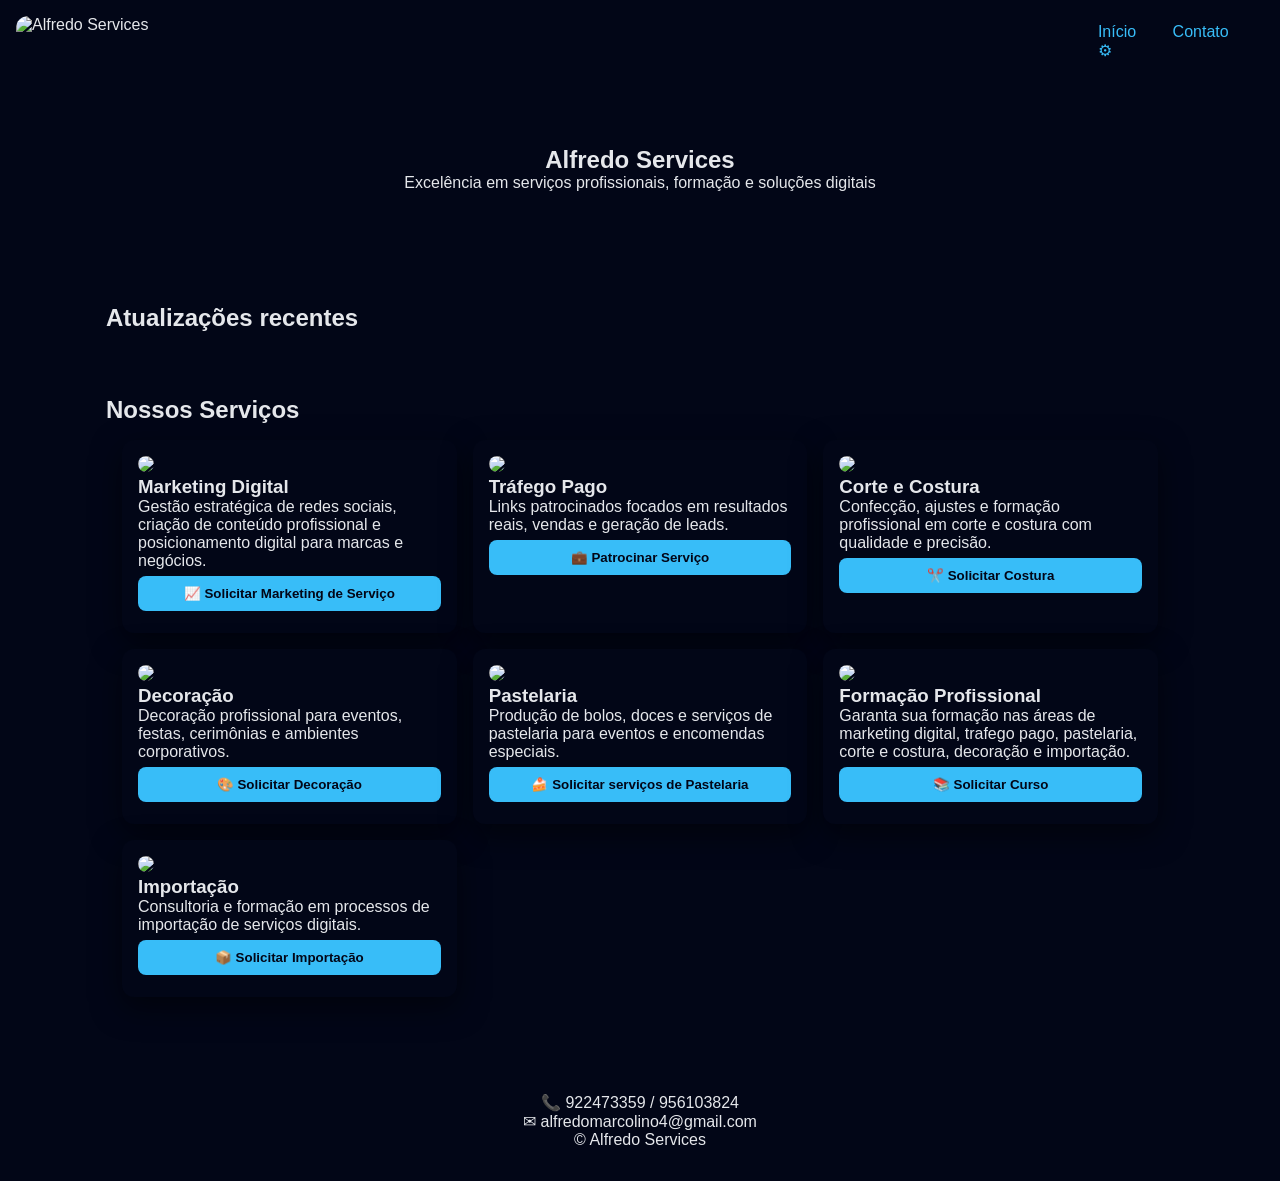
==== index.html @ 30eff363 "Add files via upload" ====
<!DOCTYPE html>
<html lang="pt">
<head>
<meta charset="UTF-8">
<meta name="viewport" content="width=device-width, initial-scale=1">

<title>Alfredo Services | Serviços Profissionais & Formação</title>

<meta name="description" content="Alfredo Services oferece Marketing Digital, Tráfego Pago, criação de cartão visa virtual, Corte e Costura, Garson, Decoração, Pastelaria, Formação Profissional e Importação.">
<meta property="og:title" content="Alfredo Services">
<meta property="og:description" content="Soluções profissionais em serviços, formação e marketing digital.">
<meta property="og:image" content="lg.jpg">
<meta property="og:type" content="website">

<link rel="icon" href="lg.jpg">
<link rel="stylesheet" href="style.css">
</head>

<body>

<header>
  <img src="lg.jpg" class="logo" alt="Alfredo Services">
  <nav>
    <a href="index.html">Início</a>
    <a href="contato.html">Contato</a>
    <a href="admin.html">⚙</a>
  </nav>
</header>

<section class="hero">
  <h1>Alfredo Services</h1>
  <p>Excelência em serviços profissionais, formação e soluções digitais</p>
</section>


<section class="container">
  <h2>Atualizações recentes</h2>
  <div id="posts"></div>
</section>

<section class="container">
  <h2>Nossos Serviços</h2>

  <div class="grid">

    <div class="card">
      <img src="https://images.pexels.com/photos/6476589/pexels-photo-6476589.jpeg">
      <h3>Marketing Digital</h3>
      <p>Gestão estratégica de redes sociais, criação de conteúdo profissional e posicionamento digital para marcas e negócios.</p>
      <!-- Botão Solicitar Marketing de Serviço -->
<button id="solicitarMarketingBtn">📈 Solicitar Marketing de Serviço</button>

<script>
// Seleciona o botão
const btnMarketing = document.getElementById("solicitarMarketingBtn");

// Ação ao clicar
btnMarketing.addEventListener("click", () => {
  const hoje = new Date();
  const data = hoje.toLocaleDateString() + " " + hoje.toLocaleTimeString();

  // Mensagem formatada
  const mensagem = `📈 *Solicitação de Marketing de Serviço - Alfredo Services*\n\n` +
                   `📌 Gostaria de contratar serviços de marketing digital e promoção de serviços.\n` +
                   `💡 Agradeço o seu contato e disponibilidade.\n\n` +
                   `📅 Data/Hora: ${data}`;

  // Abre WhatsApp
  const url = `https://wa.me/244930349132?text=${encodeURIComponent(mensagem)}`;
  window.open(url, "_blank");
});
</script>
    </div>

    <div class="card">
      <img src="https://images.pexels.com/photos/6963944/pexels-photo-6963944.jpeg">
      <h3>Tráfego Pago</h3>
      <p>Links patrocinados focados em resultados reais, vendas e geração de leads.</p>
      <!-- Botão Patrocinar Serviço -->
<button id="patrocinarBtn">💼 Patrocinar Serviço</button>

<script>
// Seleciona o botão
const btnPatrocinar = document.getElementById("patrocinarBtn");

// Ação ao clicar
btnPatrocinar.addEventListener("click", () => {
  const hoje = new Date();
  const data = hoje.toLocaleDateString() + " " + hoje.toLocaleTimeString();

  // Mensagem formatada
  const mensagem = `💼 *Patrocínio de Serviço - Alfredo Services*\n\n` +
                   `📌 Gostaria de promover meu serviço.\n` +
                   `💡 Podes me dar mais detalhes?\n\n` +
                   `📅 Data/Hora: ${data}`;

  // Abre WhatsApp
  const url = `https://wa.me/244930349132?text=${encodeURIComponent(mensagem)}`;
  window.open(url, "_blank");
});
</script>
    </div>

    <div class="card">
      <img src="https://images.pexels.com/photos/4620769/pexels-photo-4620769.jpeg">
      <h3>Corte e Costura</h3>
      <p>Confecção, ajustes e formação profissional em corte e costura com qualidade e precisão.</p>
      <!-- Botão Solicitar Costura -->
<button id="solicitarCosturaBtn">✂️ Solicitar Costura</button>

<script>
// Seleciona o botão
const btnCostura = document.getElementById("solicitarCosturaBtn");

// Ação ao clicar
btnCostura.addEventListener("click", () => {
  const hoje = new Date();
  const data = hoje.toLocaleDateString() + " " + hoje.toLocaleTimeString();

  // Mensagem formatada
  const mensagem = `✂️ *Solicitação de Serviço de Costura - Alfredo Services*\n\n` +
                   `📌 Gostaria de contratar serviços de corte e costura.\n` +
                   `💡 Agradeço o seu contato e disponibilidade.\n\n` +
                   `📅 Data/Hora: ${data}`;

  // Abre WhatsApp
  const url = `https://wa.me/244930349132?text=${encodeURIComponent(mensagem)}`;
  window.open(url, "_blank");
});
</script>
    </div>

    <div class="card">
      <img src="https://images.pexels.com/photos/587741/pexels-photo-587741.jpeg">
      <h3>Decoração</h3>
      <p>Decoração profissional para eventos, festas, cerimônias e ambientes corporativos.</p>
      <!-- Botão Solicitar Decoração -->
<button id="solicitarDecoracaoBtn">🎨 Solicitar Decoração</button>

<script>
// Seleciona o botão
const btnDecoracao = document.getElementById("solicitarDecoracaoBtn");

// Ação ao clicar
btnDecoracao.addEventListener("click", () => {
  const hoje = new Date();
  const data = hoje.toLocaleDateString() + " " + hoje.toLocaleTimeString();

  // Mensagem formatada
  const mensagem = `🎨 *Solicitação de Serviço de Decoração - Alfredo Services*\n\n` +
                   `📌 Gostaria de contratar serviços de decoração para evento ou ambiente.\n` +
                   `💡 Agradeço o seu contato e disponibilidade.\n\n` +
                   `📅 Data/Hora: ${data}`;

  // Abre WhatsApp
  const url = `https://wa.me/244930349132?text=${encodeURIComponent(mensagem)}`;
  window.open(url, "_blank");
});
</script>
    </div>

    <div class="card">
      <img src="https://images.pexels.com/photos/4109997/pexels-photo-4109997.jpeg">
      <h3>Pastelaria</h3>
      <p>Produção de bolos, doces e serviços de pastelaria para eventos e encomendas especiais.</p>
      <!-- Botão Solicitar Pastelaria -->
<button id="solicitarPastelariaBtn">🍰 Solicitar serviços de Pastelaria</button>

<script>
// Seleciona o botão
const btnPastelaria = document.getElementById("solicitarPastelariaBtn");

// Ação ao clicar
btnPastelaria.addEventListener("click", () => {
  const hoje = new Date();
  const data = hoje.toLocaleDateString() + " " + hoje.toLocaleTimeString();

  // Mensagem formatada
  const mensagem = `🍰 *Solicitação de Serviço de Pastelaria - Alfredo Services*\n\n` +
                   `📌 Gostaria de contratar serviços de pastelaria para eventos ou encomendas.\n` +
                   `💡 Agradeço o seu contato e disponibilidade.\n\n` +
                   `📅 Data/Hora: ${data}`;

  // Abre WhatsApp
  const url = `https://wa.me/244930349132?text=${encodeURIComponent(mensagem)}`;
  window.open(url, "_blank");
});
</script>
    </div>

    <div class="card">
      <img src="https://images.pexels.com/photos/3184638/pexels-photo-3184638.jpeg">
      <h3>Formação Profissional</h3>
      <p>Garanta sua formação nas áreas de marketing digital, trafego pago, pastelaria, corte e costura, decoração e importação.</p>
      <!-- Botão para abrir sessão oculta -->
<button id="solicitarCursoBtn">📚 Solicitar Curso</button>

<!-- Sessão oculta -->
<section id="cursoFormSection" style="display:none; margin-top:2rem;">
  <div class="card">
    <h2>Solicitar Curso</h2>
    <form id="cursoForm">
      <label>👤 Nome (obrigatório)</label>
      <input type="text" id="nomeCurso" placeholder="Seu nome" required>

      <label>📞 Número (obrigatório)</label>
      <input type="text" id="numeroCurso" placeholder="+244 9XX XXX XXX" required>

      <label>✉ Email (opcional)</label>
      <input type="email" id="emailCurso" placeholder="seuemail@exemplo.com">

      <label>🎓 Curso (obrigatório)</label>
      <select id="cursoSelecionado" required>
        <option value="">--Selecione o curso--</option>
        <option value="Marketing Digital">Marketing Digital</option>
        <option value="Tráfego Pago">Tráfego Pago</option>
        <option value="Corte e Costura">Corte e Costura</option>
        <option value="Garson">Garson (Garçom)</option>
        <option value="Decoração">Decoração</option>
        <option value="Pastelaria">Pastelaria</option>
        <option value="Formação Profissional">Formação Profissional</option>
        <option value="Importação">Importação</option>
      </select>

      <button type="submit">Enviar via WhatsApp</button>
    </form>
  </div>
</section>

<script>
const btnCurso = document.getElementById("solicitarCursoBtn");
const secCurso = document.getElementById("cursoFormSection");

// Mostrar/ocultar sessão
btnCurso.addEventListener("click", () => {
  secCurso.style.display = secCurso.style.display === "none" ? "block" : "none";
  secCurso.scrollIntoView({behavior:"smooth"});
});

// Envio do formulário para WhatsApp
document.getElementById("cursoForm").addEventListener("submit", function(e){
  e.preventDefault();

  const nome = document.getElementById("nomeCurso").value.trim();
  const numero = document.getElementById("numeroCurso").value.trim();
  const email = document.getElementById("emailCurso").value.trim();
  const curso = document.getElementById("cursoSelecionado").value;

  if(!nome || !numero || !curso){
    alert("Por favor preencha os campos obrigatórios!");
    return;
  }

  const hoje = new Date();
  const data = hoje.toLocaleDateString() + " " + hoje.toLocaleTimeString();

  let mensagem = `🌟 *Solicitação de Curso - Alfredo Services*\n\n`;
  mensagem += `👤 Nome: ${nome}\n`;
  mensagem += `📞 Número: ${numero}\n`;
  if(email) mensagem += `✉ Email: ${email}\n`;
  mensagem += `🎓 Curso Solicitado: ${curso}\n\n`;
  mensagem += `💡 Preciso mais detalhes do curso.\n\n`;
  mensagem += `📅 Data/Hora: ${data}`;

  const url = `https://wa.me/244930349132?text=${encodeURIComponent(mensagem)}`;
  window.open(url, "_blank");
});
</script>
    </div>

    <div class="card">
      <img src="https://images.pexels.com/photos/4483610/pexels-photo-4483610.jpeg">
      <h3>Importação</h3>
      <p>Consultoria e formação em processos de importação de serviços digitais.</p>
      <!-- Botão Solicitar Importação -->
<button id="solicitarImportacaoBtn">📦 Solicitar Importação</button>

<script>
// Seleciona o botão
const btnImportacao = document.getElementById("solicitarImportacaoBtn");

// Ação ao clicar
btnImportacao.addEventListener("click", () => {
  const hoje = new Date();
  const data = hoje.toLocaleDateString() + " " + hoje.toLocaleTimeString();

  // Mensagem formatada
  const mensagem = `📦 *Solicitação de Serviço de Importação - Alfredo Services*\n\n` +
                   `📌 Gostaria de contratar serviços de importação de mercadorias.\n` +
                   `💡 Agradeço o seu contato e disponibilidade.\n\n` +
                   `📅 Data/Hora: ${data}`;

  // Abre WhatsApp
  const url = `https://wa.me/244930349132?text=${encodeURIComponent(mensagem)}`;
  window.open(url, "_blank");
});
</script>
    </div>

  </div>
</section>

<footer>
  <p>📞 922473359 / 956103824</p>
  <p>✉ alfredomarcolino4@gmail.com</p>
  <p>© Alfredo Services</p>
</footer>

<script type="module">
import "./supabase.js";

const posts = document.getElementById("posts");
const { data } = await supabase
  .from("posts")
  .select("*")
  .order("created_at",{ascending:false});

data.forEach(p=>{
posts.innerHTML += `
<div class="card">
<h3>${p.titulo}</h3>
<p>${p.texto}</p>
${p.media.includes("mp4") || p.media.includes("webm")
? `<video controls src="${p.media}"></video>`
: `<img src="${p.media}">`}
</div>`;
});
</script>

</body>
</html>
---- style.css ----
*{margin:0;padding:0;box-sizing:border-box}
body{font-family:Arial;background:#020617;color:#e5e7eb}
header{display:flex;align-items:center;justify-content:space-between;padding:1rem}
.logo{height:50px}
nav a{color:#38bdf8;margin:0 1rem;text-decoration:none}
.hero{text-align:center;padding:4rem 1rem}
.grid{display:grid;grid-template-columns:repeat(auto-fit,minmax(250px,1fr));gap:1rem;padding:1rem}
.card{background:#020617;padding:1rem;border-radius:12px;box-shadow:0 10px 30px rgba(0,0,0,.5)}
img,video{width:100%;border-radius:12px}
.container{max-width:1100px;margin:2rem auto;padding:1rem}
input,textarea,button{width:100%;margin:.4rem 0;padding:.6rem;border-radius:8px;border:none}
button{background:#38bdf8;color:#020617;font-weight:bold;cursor:pointer}
footer{text-align:center;padding:2rem}
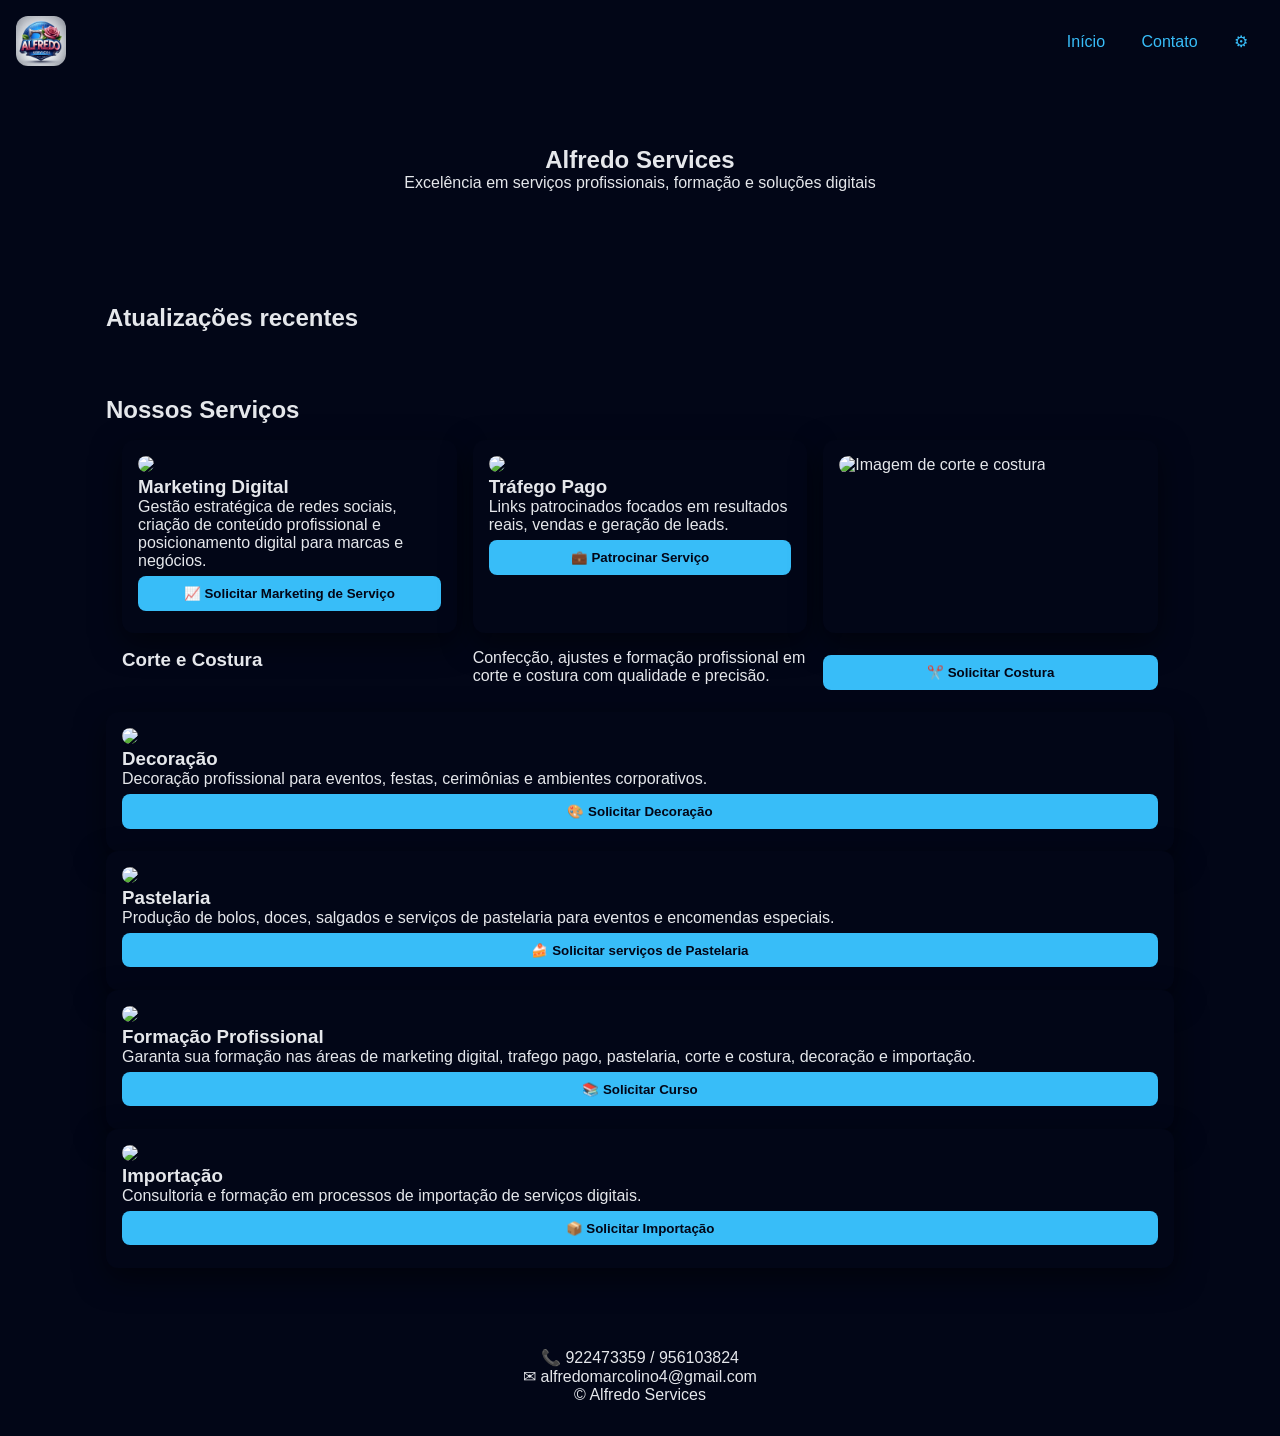
==== commit 7429fb70: "Add files via upload" ====
--- a/index.html
+++ b/index.html
@@ -32,11 +32,124 @@
   <p>Excelência em serviços profissionais, formação e soluções digitais</p>
 </section>
 
-
 <section class="container">
   <h2>Atualizações recentes</h2>
   <div id="posts"></div>
 </section>
+
+<style>
+  .post-card {
+    background-color: #fff;
+    border-radius: 10px;
+    box-shadow: 0 2px 6px rgba(0,0,0,0.1);
+    padding: 15px;
+    margin-bottom: 20px;
+    word-wrap: break-word;
+  }
+
+  .post-card img,
+  .post-card video {
+    max-width: 100%;
+    height: auto;
+    border-radius: 5px;
+    display: block;
+    margin-top: 10px;
+  }
+
+  .post-title {
+    font-size: 1.2em;
+    font-weight: bold;
+    margin: 10px 0 5px 0;
+  }
+
+  .post-text {
+    margin-bottom: 10px;
+  }
+
+  .post-date {
+    font-size: 0.85em;
+    color: #777;
+    margin-top: 5px;
+  }
+
+  .whatsapp-button {
+    margin-top: 10px;
+    padding: 8px 12px;
+    background-color: #25D366;
+    color: white;
+    border: none;
+    border-radius: 5px;
+    cursor: pointer;
+    text-decoration: none;
+    display: inline-block;
+  }
+
+  .whatsapp-button:hover {
+    background-color: #1ebe57;
+  }
+</style>
+
+<script type="module">
+import { supabase } from "./supabase.js";
+
+function formatDate(dateString) {
+  const date = new Date(dateString);
+  const day = String(date.getDate()).padStart(2,"0");
+  const month = String(date.getMonth()+1).padStart(2,"0");
+  const year = date.getFullYear();
+  const hours = String(date.getHours()).padStart(2,"0");
+  const minutes = String(date.getMinutes()).padStart(2,"0");
+  return `${day}/${month}/${year} ${hours}:${minutes}`;
+}
+
+async function loadMainPosts() {
+  const postsContainer = document.getElementById("posts");
+  postsContainer.innerHTML = "Carregando atualizações...";
+
+  const { data, error } = await supabase
+    .from("posts")
+    .select("*")
+    .order("id", { ascending: false });
+
+  if (error) {
+    postsContainer.innerHTML = "Erro ao carregar posts: " + error.message;
+    return;
+  }
+
+  if (!data || data.length === 0) {
+    postsContainer.innerHTML = "<p>Nenhuma atualização recente.</p>";
+    return;
+  }
+
+  postsContainer.innerHTML = "";
+  data.forEach(p => {
+    let mediaHTML = "";
+    let whatsappButton = "";
+
+    if (p.media) {
+      if (p.media.match(/\.(mp4|webm|ogg)$/i)) {
+        mediaHTML = `<video src="${p.media}" controls style="width:100%;"></video>`;
+        whatsappButton = `<a class="whatsapp-button" href="https://wa.me/244930349132?text=${encodeURIComponent('Olá! Quero saber mais sobre ' + p.titulo)}" target="_blank">Saber mais sobre isso</a>`;
+      } else {
+        mediaHTML = `<img src="${p.media}">`;
+      }
+    }
+
+    postsContainer.innerHTML += `
+      <div class="post-card">
+        ${mediaHTML}
+        <div class="post-title">${p.titulo}</div>
+        <div class="post-text">${p.texto}</div>
+        ${whatsappButton}
+        <div class="post-date">Publicado em ${formatDate(p.created_at)}</div>
+      </div>
+    `;
+  });
+}
+
+// Carregar posts ao abrir a página
+loadMainPosts();
+</script>
 
 <section class="container">
   <h2>Nossos Serviços</h2>
@@ -101,8 +214,9 @@
 </script>
     </div>
 
-    <div class="card">
-      <img src="https://images.pexels.com/photos/4620769/pexels-photo-4620769.jpeg">
+<div class="card">
+  <img src="imagem.jpeg" alt="Imagem de corte e costura">
+</div>
       <h3>Corte e Costura</h3>
       <p>Confecção, ajustes e formação profissional em corte e costura com qualidade e precisão.</p>
       <!-- Botão Solicitar Costura -->
@@ -162,7 +276,7 @@
     <div class="card">
       <img src="https://images.pexels.com/photos/4109997/pexels-photo-4109997.jpeg">
       <h3>Pastelaria</h3>
-      <p>Produção de bolos, doces e serviços de pastelaria para eventos e encomendas especiais.</p>
+      <p>Produção de bolos, doces, salgados e serviços de pastelaria para eventos e encomendas especiais.</p>
       <!-- Botão Solicitar Pastelaria -->
 <button id="solicitarPastelariaBtn">🍰 Solicitar serviços de Pastelaria</button>
 
--- a/style.css
+++ b/style.css
@@ -1,13 +1,83 @@
-*{margin:0;padding:0;box-sizing:border-box}
-body{font-family:Arial;background:#020617;color:#e5e7eb}
-header{display:flex;align-items:center;justify-content:space-between;padding:1rem}
-.logo{height:50px}
-nav a{color:#38bdf8;margin:0 1rem;text-decoration:none}
-.hero{text-align:center;padding:4rem 1rem}
-.grid{display:grid;grid-template-columns:repeat(auto-fit,minmax(250px,1fr));gap:1rem;padding:1rem}
-.card{background:#020617;padding:1rem;border-radius:12px;box-shadow:0 10px 30px rgba(0,0,0,.5)}
-img,video{width:100%;border-radius:12px}
-.container{max-width:1100px;margin:2rem auto;padding:1rem}
-input,textarea,button{width:100%;margin:.4rem 0;padding:.6rem;border-radius:8px;border:none}
-button{background:#38bdf8;color:#020617;font-weight:bold;cursor:pointer}
-footer{text-align:center;padding:2rem}+* {
+  margin: 0;
+  padding: 0;
+  box-sizing: border-box;
+}
+
+body {
+  font-family: Arial, sans-serif;
+  background: #020617;
+  color: #e5e7eb;
+}
+
+header {
+  display: flex;
+  align-items: center;
+  justify-content: space-between;
+  padding: 1rem;
+}
+
+.logo {
+  width: 50px;
+  height: 50px; /* quadrado */
+  object-fit: cover;
+}
+
+nav a {
+  color: #38bdf8;
+  margin: 0 1rem;
+  text-decoration: none;
+}
+
+.hero {
+  text-align: center;
+  padding: 4rem 1rem;
+}
+
+.grid {
+  display: grid;
+  grid-template-columns: repeat(auto-fit, minmax(250px, 1fr));
+  gap: 1rem;
+  padding: 1rem;
+}
+
+.card {
+  background: #020617;
+  padding: 1rem;
+  border-radius: 12px;
+  box-shadow: 0 10px 30px rgba(0, 0, 0, 0.5);
+}
+
+img,
+video {
+  width: 100%;
+  border-radius: 12px;
+}
+
+.container {
+  max-width: 1100px;
+  margin: 2rem auto;
+  padding: 1rem;
+}
+
+input,
+textarea,
+button {
+  width: 100%;
+  margin: 0.4rem 0;
+  padding: 0.6rem;
+  border-radius: 8px;
+  border: none;
+}
+
+button {
+  background: #38bdf8;
+  color: #020617;
+  font-weight: bold;
+  cursor: pointer;
+}
+
+footer {
+  text-align: center;
+  padding: 2rem;
+}
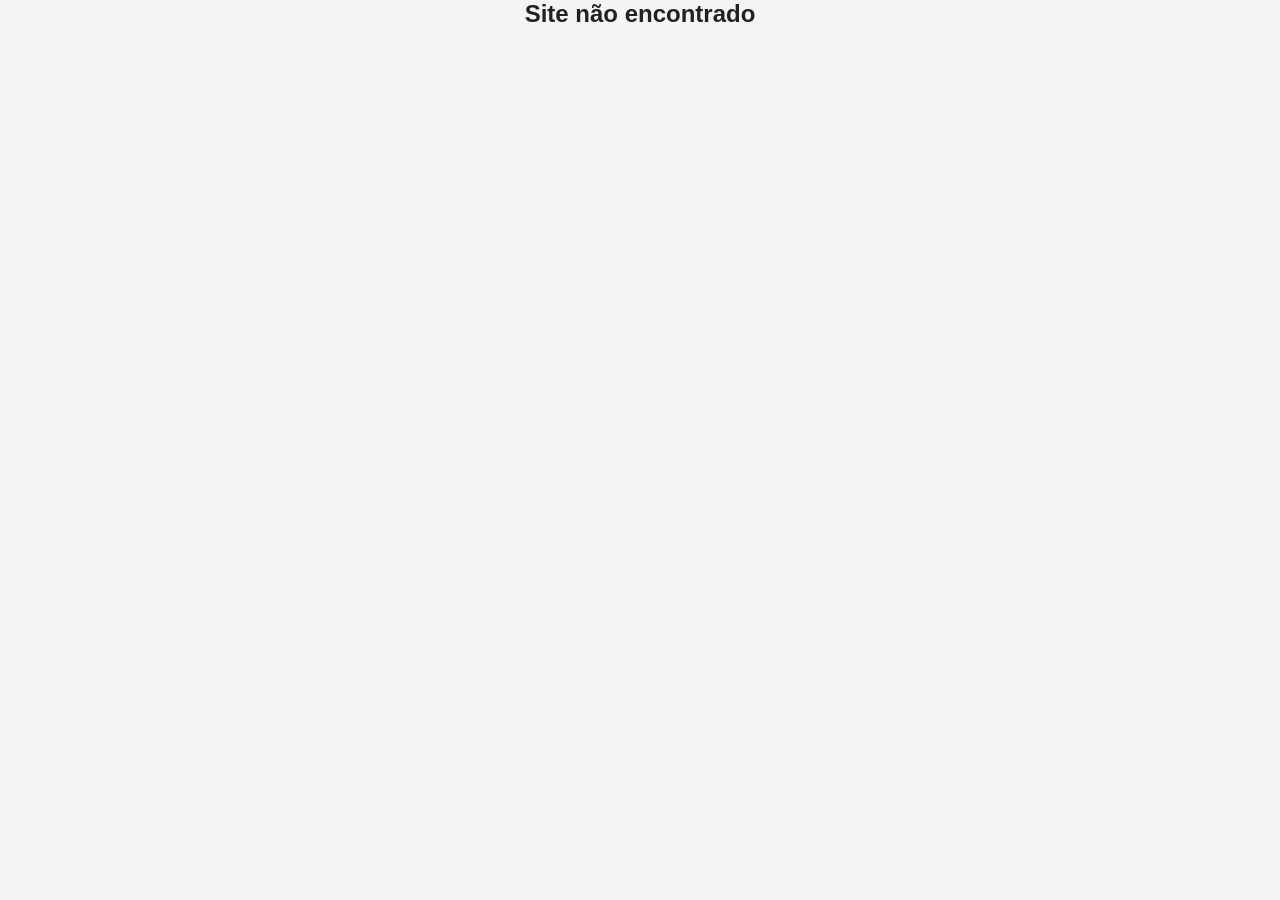
==== commit cd01cf94: "Add files via upload" ====
--- a/index.html
+++ b/index.html
@@ -1,445 +1,33 @@
 <!DOCTYPE html>
 <html lang="pt">
 <head>
-<meta charset="UTF-8">
-<meta name="viewport" content="width=device-width, initial-scale=1">
-
-<title>Alfredo Services | Serviços Profissionais & Formação</title>
-
-<meta name="description" content="Alfredo Services oferece Marketing Digital, Tráfego Pago, criação de cartão visa virtual, Corte e Costura, Garson, Decoração, Pastelaria, Formação Profissional e Importação.">
-<meta property="og:title" content="Alfredo Services">
-<meta property="og:description" content="Soluções profissionais em serviços, formação e marketing digital.">
-<meta property="og:image" content="lg.jpg">
-<meta property="og:type" content="website">
-
-<link rel="icon" href="lg.jpg">
-<link rel="stylesheet" href="style.css">
+  <meta charset="UTF-8">
+  <title id="titulo">Site</title>
+  <meta name="viewport" content="width=device-width, initial-scale=1.0">
+  <link rel="stylesheet" href="style.css">
 </head>
-
 <body>
 
 <header>
-  <img src="lg.jpg" class="logo" alt="Alfredo Services">
-  <nav>
-    <a href="index.html">Início</a>
-    <a href="contato.html">Contato</a>
-    <a href="admin.html">⚙</a>
-  </nav>
+  <h1 id="nome">Nome do Negócio</h1>
+  <p id="slogan">Slogan aqui</p>
 </header>
 
-<section class="hero">
-  <h1>Alfredo Services</h1>
-  <p>Excelência em serviços profissionais, formação e soluções digitais</p>
+<section>
+  <h2>Serviços</h2>
+  <ul id="servicos"></ul>
 </section>
 
-<section class="container">
-  <h2>Atualizações recentes</h2>
-  <div id="posts"></div>
-</section>
-
-<style>
-  .post-card {
-    background-color: #fff;
-    border-radius: 10px;
-    box-shadow: 0 2px 6px rgba(0,0,0,0.1);
-    padding: 15px;
-    margin-bottom: 20px;
-    word-wrap: break-word;
-  }
-
-  .post-card img,
-  .post-card video {
-    max-width: 100%;
-    height: auto;
-    border-radius: 5px;
-    display: block;
-    margin-top: 10px;
-  }
-
-  .post-title {
-    font-size: 1.2em;
-    font-weight: bold;
-    margin: 10px 0 5px 0;
-  }
-
-  .post-text {
-    margin-bottom: 10px;
-  }
-
-  .post-date {
-    font-size: 0.85em;
-    color: #777;
-    margin-top: 5px;
-  }
-
-  .whatsapp-button {
-    margin-top: 10px;
-    padding: 8px 12px;
-    background-color: #25D366;
-    color: white;
-    border: none;
-    border-radius: 5px;
-    cursor: pointer;
-    text-decoration: none;
-    display: inline-block;
-  }
-
-  .whatsapp-button:hover {
-    background-color: #1ebe57;
-  }
-</style>
-
-<script type="module">
-import { supabase } from "./supabase.js";
-
-function formatDate(dateString) {
-  const date = new Date(dateString);
-  const day = String(date.getDate()).padStart(2,"0");
-  const month = String(date.getMonth()+1).padStart(2,"0");
-  const year = date.getFullYear();
-  const hours = String(date.getHours()).padStart(2,"0");
-  const minutes = String(date.getMinutes()).padStart(2,"0");
-  return `${day}/${month}/${year} ${hours}:${minutes}`;
-}
-
-async function loadMainPosts() {
-  const postsContainer = document.getElementById("posts");
-  postsContainer.innerHTML = "Carregando atualizações...";
-
-  const { data, error } = await supabase
-    .from("posts")
-    .select("*")
-    .order("id", { ascending: false });
-
-  if (error) {
-    postsContainer.innerHTML = "Erro ao carregar posts: " + error.message;
-    return;
-  }
-
-  if (!data || data.length === 0) {
-    postsContainer.innerHTML = "<p>Nenhuma atualização recente.</p>";
-    return;
-  }
-
-  postsContainer.innerHTML = "";
-  data.forEach(p => {
-    let mediaHTML = "";
-    let whatsappButton = "";
-
-    if (p.media) {
-      if (p.media.match(/\.(mp4|webm|ogg)$/i)) {
-        mediaHTML = `<video src="${p.media}" controls style="width:100%;"></video>`;
-        whatsappButton = `<a class="whatsapp-button" href="https://wa.me/244930349132?text=${encodeURIComponent('Olá! Quero saber mais sobre ' + p.titulo)}" target="_blank">Saber mais sobre isso</a>`;
-      } else {
-        mediaHTML = `<img src="${p.media}">`;
-      }
-    }
-
-    postsContainer.innerHTML += `
-      <div class="post-card">
-        ${mediaHTML}
-        <div class="post-title">${p.titulo}</div>
-        <div class="post-text">${p.texto}</div>
-        ${whatsappButton}
-        <div class="post-date">Publicado em ${formatDate(p.created_at)}</div>
-      </div>
-    `;
-  });
-}
-
-// Carregar posts ao abrir a página
-loadMainPosts();
-</script>
-
-<section class="container">
-  <h2>Nossos Serviços</h2>
-
-  <div class="grid">
-
-    <div class="card">
-      <img src="https://images.pexels.com/photos/6476589/pexels-photo-6476589.jpeg">
-      <h3>Marketing Digital</h3>
-      <p>Gestão estratégica de redes sociais, criação de conteúdo profissional e posicionamento digital para marcas e negócios.</p>
-      <!-- Botão Solicitar Marketing de Serviço -->
-<button id="solicitarMarketingBtn">📈 Solicitar Marketing de Serviço</button>
-
-<script>
-// Seleciona o botão
-const btnMarketing = document.getElementById("solicitarMarketingBtn");
-
-// Ação ao clicar
-btnMarketing.addEventListener("click", () => {
-  const hoje = new Date();
-  const data = hoje.toLocaleDateString() + " " + hoje.toLocaleTimeString();
-
-  // Mensagem formatada
-  const mensagem = `📈 *Solicitação de Marketing de Serviço - Alfredo Services*\n\n` +
-                   `📌 Gostaria de contratar serviços de marketing digital e promoção de serviços.\n` +
-                   `💡 Agradeço o seu contato e disponibilidade.\n\n` +
-                   `📅 Data/Hora: ${data}`;
-
-  // Abre WhatsApp
-  const url = `https://wa.me/244930349132?text=${encodeURIComponent(mensagem)}`;
-  window.open(url, "_blank");
-});
-</script>
-    </div>
-
-    <div class="card">
-      <img src="https://images.pexels.com/photos/6963944/pexels-photo-6963944.jpeg">
-      <h3>Tráfego Pago</h3>
-      <p>Links patrocinados focados em resultados reais, vendas e geração de leads.</p>
-      <!-- Botão Patrocinar Serviço -->
-<button id="patrocinarBtn">💼 Patrocinar Serviço</button>
-
-<script>
-// Seleciona o botão
-const btnPatrocinar = document.getElementById("patrocinarBtn");
-
-// Ação ao clicar
-btnPatrocinar.addEventListener("click", () => {
-  const hoje = new Date();
-  const data = hoje.toLocaleDateString() + " " + hoje.toLocaleTimeString();
-
-  // Mensagem formatada
-  const mensagem = `💼 *Patrocínio de Serviço - Alfredo Services*\n\n` +
-                   `📌 Gostaria de promover meu serviço.\n` +
-                   `💡 Podes me dar mais detalhes?\n\n` +
-                   `📅 Data/Hora: ${data}`;
-
-  // Abre WhatsApp
-  const url = `https://wa.me/244930349132?text=${encodeURIComponent(mensagem)}`;
-  window.open(url, "_blank");
-});
-</script>
-    </div>
-
-<div class="card">
-  <img src="imagem.jpeg" alt="Imagem de corte e costura">
-</div>
-      <h3>Corte e Costura</h3>
-      <p>Confecção, ajustes e formação profissional em corte e costura com qualidade e precisão.</p>
-      <!-- Botão Solicitar Costura -->
-<button id="solicitarCosturaBtn">✂️ Solicitar Costura</button>
-
-<script>
-// Seleciona o botão
-const btnCostura = document.getElementById("solicitarCosturaBtn");
-
-// Ação ao clicar
-btnCostura.addEventListener("click", () => {
-  const hoje = new Date();
-  const data = hoje.toLocaleDateString() + " " + hoje.toLocaleTimeString();
-
-  // Mensagem formatada
-  const mensagem = `✂️ *Solicitação de Serviço de Costura - Alfredo Services*\n\n` +
-                   `📌 Gostaria de contratar serviços de corte e costura.\n` +
-                   `💡 Agradeço o seu contato e disponibilidade.\n\n` +
-                   `📅 Data/Hora: ${data}`;
-
-  // Abre WhatsApp
-  const url = `https://wa.me/244930349132?text=${encodeURIComponent(mensagem)}`;
-  window.open(url, "_blank");
-});
-</script>
-    </div>
-
-    <div class="card">
-      <img src="https://images.pexels.com/photos/587741/pexels-photo-587741.jpeg">
-      <h3>Decoração</h3>
-      <p>Decoração profissional para eventos, festas, cerimônias e ambientes corporativos.</p>
-      <!-- Botão Solicitar Decoração -->
-<button id="solicitarDecoracaoBtn">🎨 Solicitar Decoração</button>
-
-<script>
-// Seleciona o botão
-const btnDecoracao = document.getElementById("solicitarDecoracaoBtn");
-
-// Ação ao clicar
-btnDecoracao.addEventListener("click", () => {
-  const hoje = new Date();
-  const data = hoje.toLocaleDateString() + " " + hoje.toLocaleTimeString();
-
-  // Mensagem formatada
-  const mensagem = `🎨 *Solicitação de Serviço de Decoração - Alfredo Services*\n\n` +
-                   `📌 Gostaria de contratar serviços de decoração para evento ou ambiente.\n` +
-                   `💡 Agradeço o seu contato e disponibilidade.\n\n` +
-                   `📅 Data/Hora: ${data}`;
-
-  // Abre WhatsApp
-  const url = `https://wa.me/244930349132?text=${encodeURIComponent(mensagem)}`;
-  window.open(url, "_blank");
-});
-</script>
-    </div>
-
-    <div class="card">
-      <img src="https://images.pexels.com/photos/4109997/pexels-photo-4109997.jpeg">
-      <h3>Pastelaria</h3>
-      <p>Produção de bolos, doces, salgados e serviços de pastelaria para eventos e encomendas especiais.</p>
-      <!-- Botão Solicitar Pastelaria -->
-<button id="solicitarPastelariaBtn">🍰 Solicitar serviços de Pastelaria</button>
-
-<script>
-// Seleciona o botão
-const btnPastelaria = document.getElementById("solicitarPastelariaBtn");
-
-// Ação ao clicar
-btnPastelaria.addEventListener("click", () => {
-  const hoje = new Date();
-  const data = hoje.toLocaleDateString() + " " + hoje.toLocaleTimeString();
-
-  // Mensagem formatada
-  const mensagem = `🍰 *Solicitação de Serviço de Pastelaria - Alfredo Services*\n\n` +
-                   `📌 Gostaria de contratar serviços de pastelaria para eventos ou encomendas.\n` +
-                   `💡 Agradeço o seu contato e disponibilidade.\n\n` +
-                   `📅 Data/Hora: ${data}`;
-
-  // Abre WhatsApp
-  const url = `https://wa.me/244930349132?text=${encodeURIComponent(mensagem)}`;
-  window.open(url, "_blank");
-});
-</script>
-    </div>
-
-    <div class="card">
-      <img src="https://images.pexels.com/photos/3184638/pexels-photo-3184638.jpeg">
-      <h3>Formação Profissional</h3>
-      <p>Garanta sua formação nas áreas de marketing digital, trafego pago, pastelaria, corte e costura, decoração e importação.</p>
-      <!-- Botão para abrir sessão oculta -->
-<button id="solicitarCursoBtn">📚 Solicitar Curso</button>
-
-<!-- Sessão oculta -->
-<section id="cursoFormSection" style="display:none; margin-top:2rem;">
-  <div class="card">
-    <h2>Solicitar Curso</h2>
-    <form id="cursoForm">
-      <label>👤 Nome (obrigatório)</label>
-      <input type="text" id="nomeCurso" placeholder="Seu nome" required>
-
-      <label>📞 Número (obrigatório)</label>
-      <input type="text" id="numeroCurso" placeholder="+244 9XX XXX XXX" required>
-
-      <label>✉ Email (opcional)</label>
-      <input type="email" id="emailCurso" placeholder="seuemail@exemplo.com">
-
-      <label>🎓 Curso (obrigatório)</label>
-      <select id="cursoSelecionado" required>
-        <option value="">--Selecione o curso--</option>
-        <option value="Marketing Digital">Marketing Digital</option>
-        <option value="Tráfego Pago">Tráfego Pago</option>
-        <option value="Corte e Costura">Corte e Costura</option>
-        <option value="Garson">Garson (Garçom)</option>
-        <option value="Decoração">Decoração</option>
-        <option value="Pastelaria">Pastelaria</option>
-        <option value="Formação Profissional">Formação Profissional</option>
-        <option value="Importação">Importação</option>
-      </select>
-
-      <button type="submit">Enviar via WhatsApp</button>
-    </form>
-  </div>
-</section>
-
-<script>
-const btnCurso = document.getElementById("solicitarCursoBtn");
-const secCurso = document.getElementById("cursoFormSection");
-
-// Mostrar/ocultar sessão
-btnCurso.addEventListener("click", () => {
-  secCurso.style.display = secCurso.style.display === "none" ? "block" : "none";
-  secCurso.scrollIntoView({behavior:"smooth"});
-});
-
-// Envio do formulário para WhatsApp
-document.getElementById("cursoForm").addEventListener("submit", function(e){
-  e.preventDefault();
-
-  const nome = document.getElementById("nomeCurso").value.trim();
-  const numero = document.getElementById("numeroCurso").value.trim();
-  const email = document.getElementById("emailCurso").value.trim();
-  const curso = document.getElementById("cursoSelecionado").value;
-
-  if(!nome || !numero || !curso){
-    alert("Por favor preencha os campos obrigatórios!");
-    return;
-  }
-
-  const hoje = new Date();
-  const data = hoje.toLocaleDateString() + " " + hoje.toLocaleTimeString();
-
-  let mensagem = `🌟 *Solicitação de Curso - Alfredo Services*\n\n`;
-  mensagem += `👤 Nome: ${nome}\n`;
-  mensagem += `📞 Número: ${numero}\n`;
-  if(email) mensagem += `✉ Email: ${email}\n`;
-  mensagem += `🎓 Curso Solicitado: ${curso}\n\n`;
-  mensagem += `💡 Preciso mais detalhes do curso.\n\n`;
-  mensagem += `📅 Data/Hora: ${data}`;
-
-  const url = `https://wa.me/244930349132?text=${encodeURIComponent(mensagem)}`;
-  window.open(url, "_blank");
-});
-</script>
-    </div>
-
-    <div class="card">
-      <img src="https://images.pexels.com/photos/4483610/pexels-photo-4483610.jpeg">
-      <h3>Importação</h3>
-      <p>Consultoria e formação em processos de importação de serviços digitais.</p>
-      <!-- Botão Solicitar Importação -->
-<button id="solicitarImportacaoBtn">📦 Solicitar Importação</button>
-
-<script>
-// Seleciona o botão
-const btnImportacao = document.getElementById("solicitarImportacaoBtn");
-
-// Ação ao clicar
-btnImportacao.addEventListener("click", () => {
-  const hoje = new Date();
-  const data = hoje.toLocaleDateString() + " " + hoje.toLocaleTimeString();
-
-  // Mensagem formatada
-  const mensagem = `📦 *Solicitação de Serviço de Importação - Alfredo Services*\n\n` +
-                   `📌 Gostaria de contratar serviços de importação de mercadorias.\n` +
-                   `💡 Agradeço o seu contato e disponibilidade.\n\n` +
-                   `📅 Data/Hora: ${data}`;
-
-  // Abre WhatsApp
-  const url = `https://wa.me/244930349132?text=${encodeURIComponent(mensagem)}`;
-  window.open(url, "_blank");
-});
-</script>
-    </div>
-
-  </div>
+<section>
+  <h2>Contacto</h2>
+  <p id="endereco"></p>
+  <a id="whatsapp" target="_blank">Falar no WhatsApp</a>
 </section>
 
 <footer>
-  <p>📞 922473359 / 956103824</p>
-  <p>✉ alfredomarcolino4@gmail.com</p>
-  <p>© Alfredo Services</p>
+  <p>© <span id="ano"></span> <span id="rodape"></span></p>
 </footer>
 
-<script type="module">
-import "./supabase.js";
-
-const posts = document.getElementById("posts");
-const { data } = await supabase
-  .from("posts")
-  .select("*")
-  .order("created_at",{ascending:false});
-
-data.forEach(p=>{
-posts.innerHTML += `
-<div class="card">
-<h3>${p.titulo}</h3>
-<p>${p.texto}</p>
-${p.media.includes("mp4") || p.media.includes("webm")
-? `<video controls src="${p.media}"></video>`
-: `<img src="${p.media}">`}
-</div>`;
-});
-</script>
-
+<script src="script.js"></script>
 </body>
 </html>
--- a/style.css
+++ b/style.css
@@ -1,83 +1,45 @@
-* {
+body {
   margin: 0;
-  padding: 0;
-  box-sizing: border-box;
-}
-
-body {
   font-family: Arial, sans-serif;
-  background: #020617;
-  color: #e5e7eb;
+  background: #f4f4f4;
+  color: #222;
 }
 
 header {
-  display: flex;
-  align-items: center;
-  justify-content: space-between;
-  padding: 1rem;
+  background: #111;
+  color: #fff;
+  padding: 30px 20px;
+  text-align: center;
 }
 
-.logo {
-  width: 50px;
-  height: 50px; /* quadrado */
-  object-fit: cover;
+section {
+  background: #fff;
+  margin: 20px;
+  padding: 20px;
+  border-radius: 8px;
 }
 
-nav a {
-  color: #38bdf8;
-  margin: 0 1rem;
-  text-decoration: none;
+h2 {
+  margin-top: 0;
 }
 
-.hero {
-  text-align: center;
-  padding: 4rem 1rem;
+ul {
+  padding-left: 20px;
 }
 
-.grid {
-  display: grid;
-  grid-template-columns: repeat(auto-fit, minmax(250px, 1fr));
-  gap: 1rem;
-  padding: 1rem;
-}
-
-.card {
-  background: #020617;
-  padding: 1rem;
-  border-radius: 12px;
-  box-shadow: 0 10px 30px rgba(0, 0, 0, 0.5);
-}
-
-img,
-video {
-  width: 100%;
-  border-radius: 12px;
-}
-
-.container {
-  max-width: 1100px;
-  margin: 2rem auto;
-  padding: 1rem;
-}
-
-input,
-textarea,
-button {
-  width: 100%;
-  margin: 0.4rem 0;
-  padding: 0.6rem;
-  border-radius: 8px;
-  border: none;
-}
-
-button {
-  background: #38bdf8;
-  color: #020617;
-  font-weight: bold;
-  cursor: pointer;
+a {
+  display: inline-block;
+  margin-top: 10px;
+  padding: 12px 18px;
+  background: #25d366;
+  color: #fff;
+  text-decoration: none;
+  border-radius: 6px;
 }
 
 footer {
   text-align: center;
-  padding: 2rem;
+  padding: 20px;
+  font-size: 14px;
+  color: #666;
 }
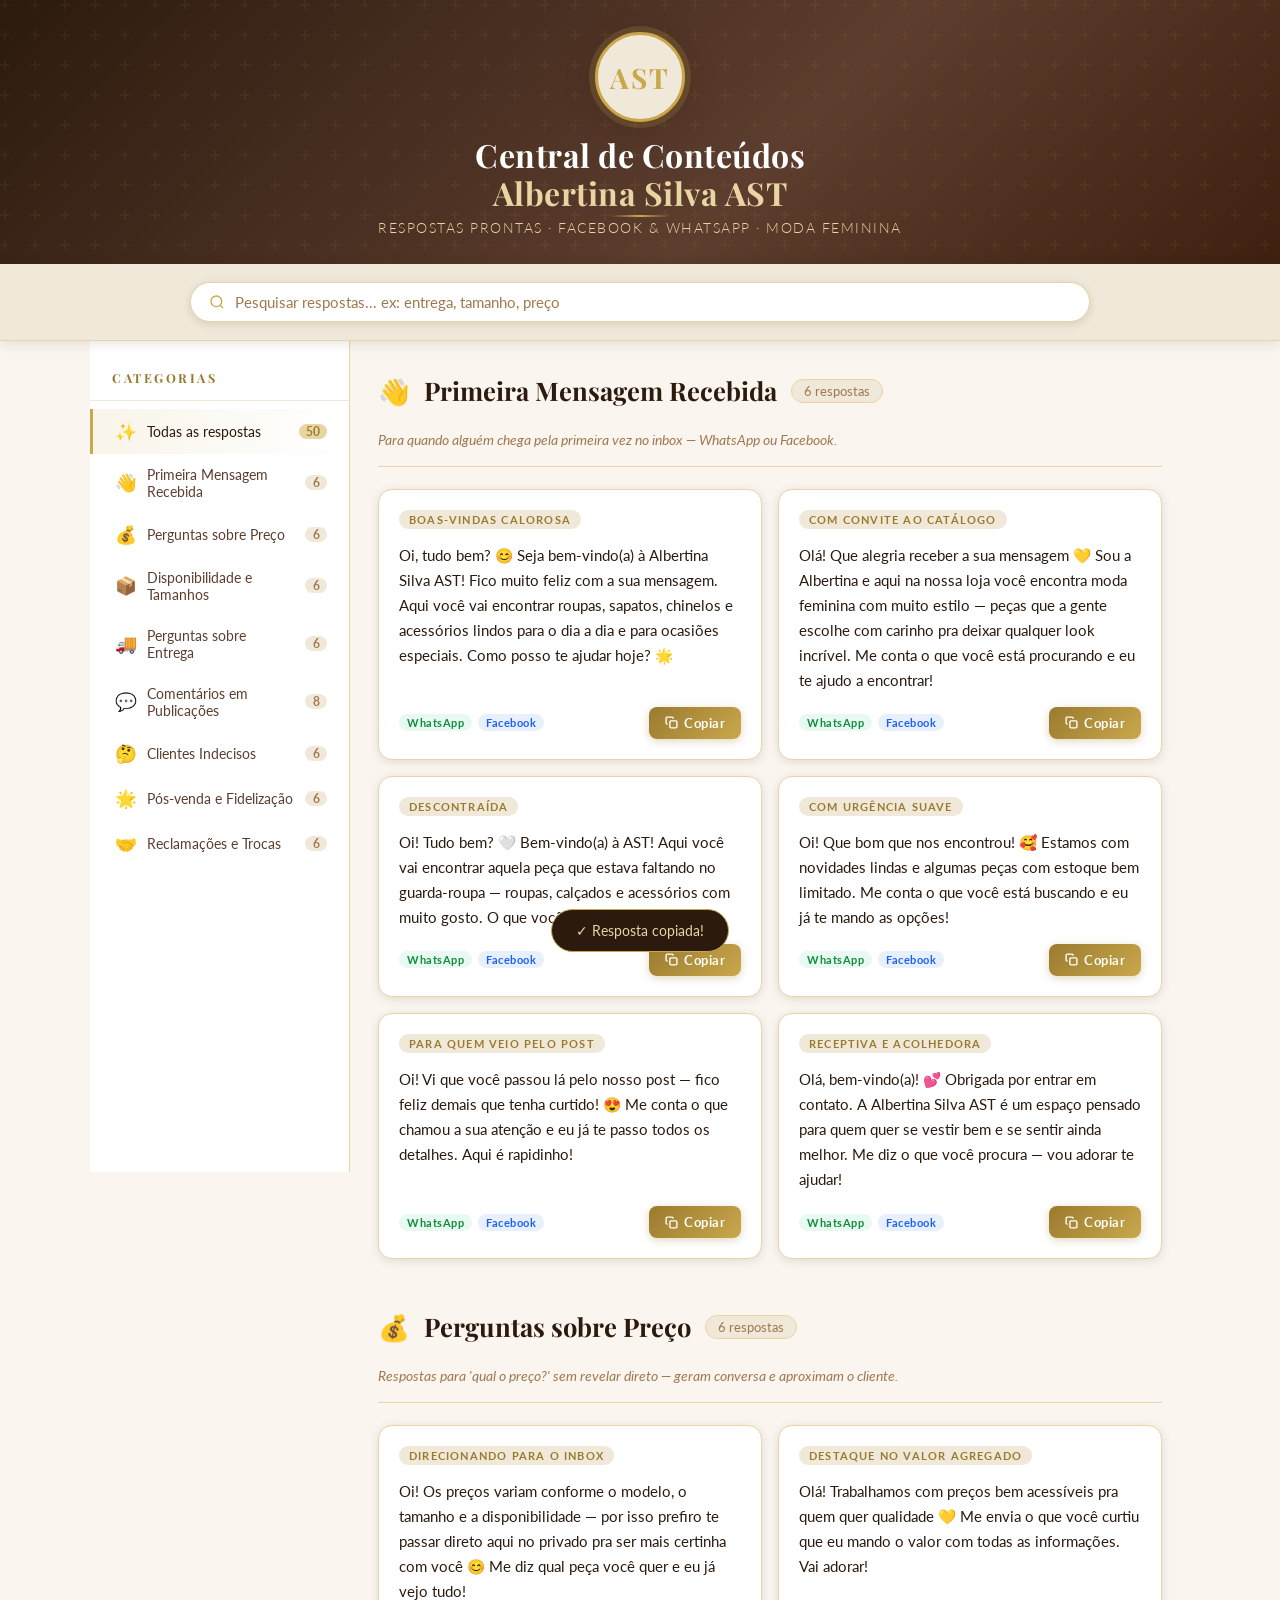
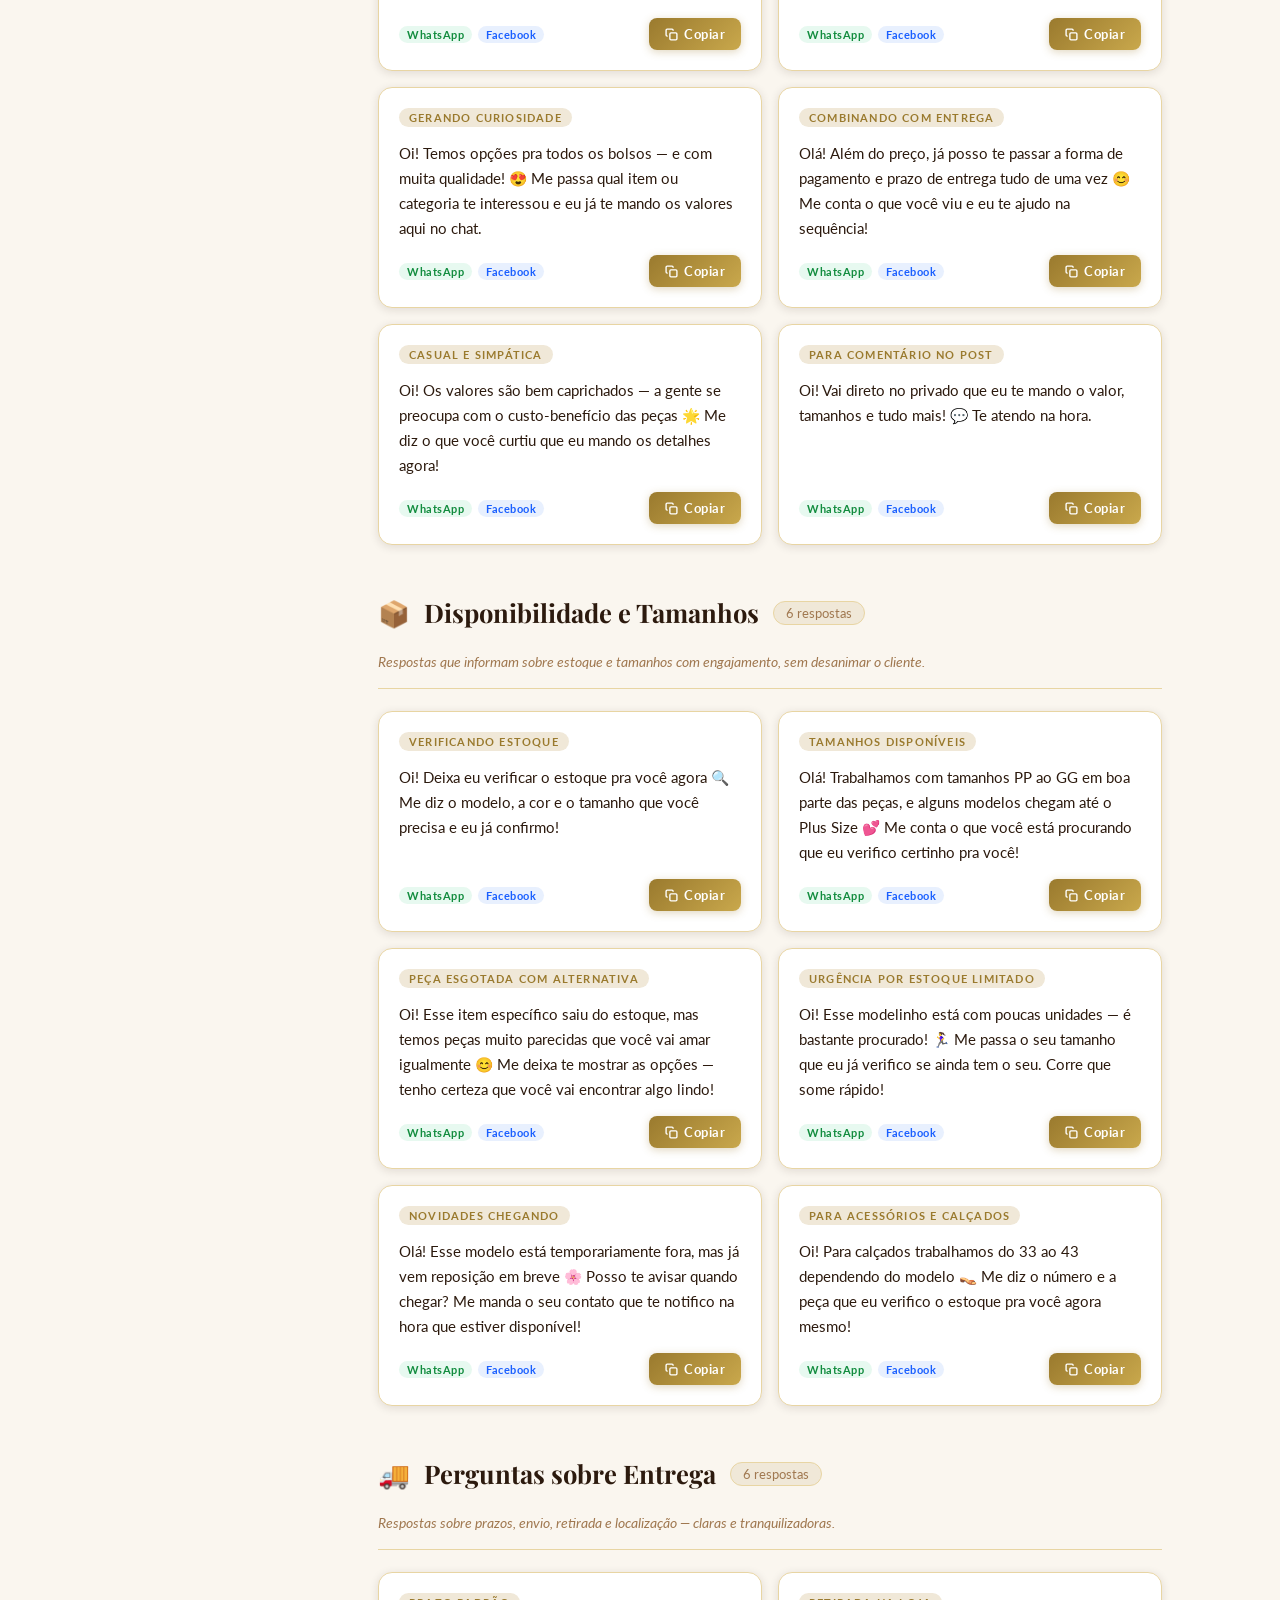
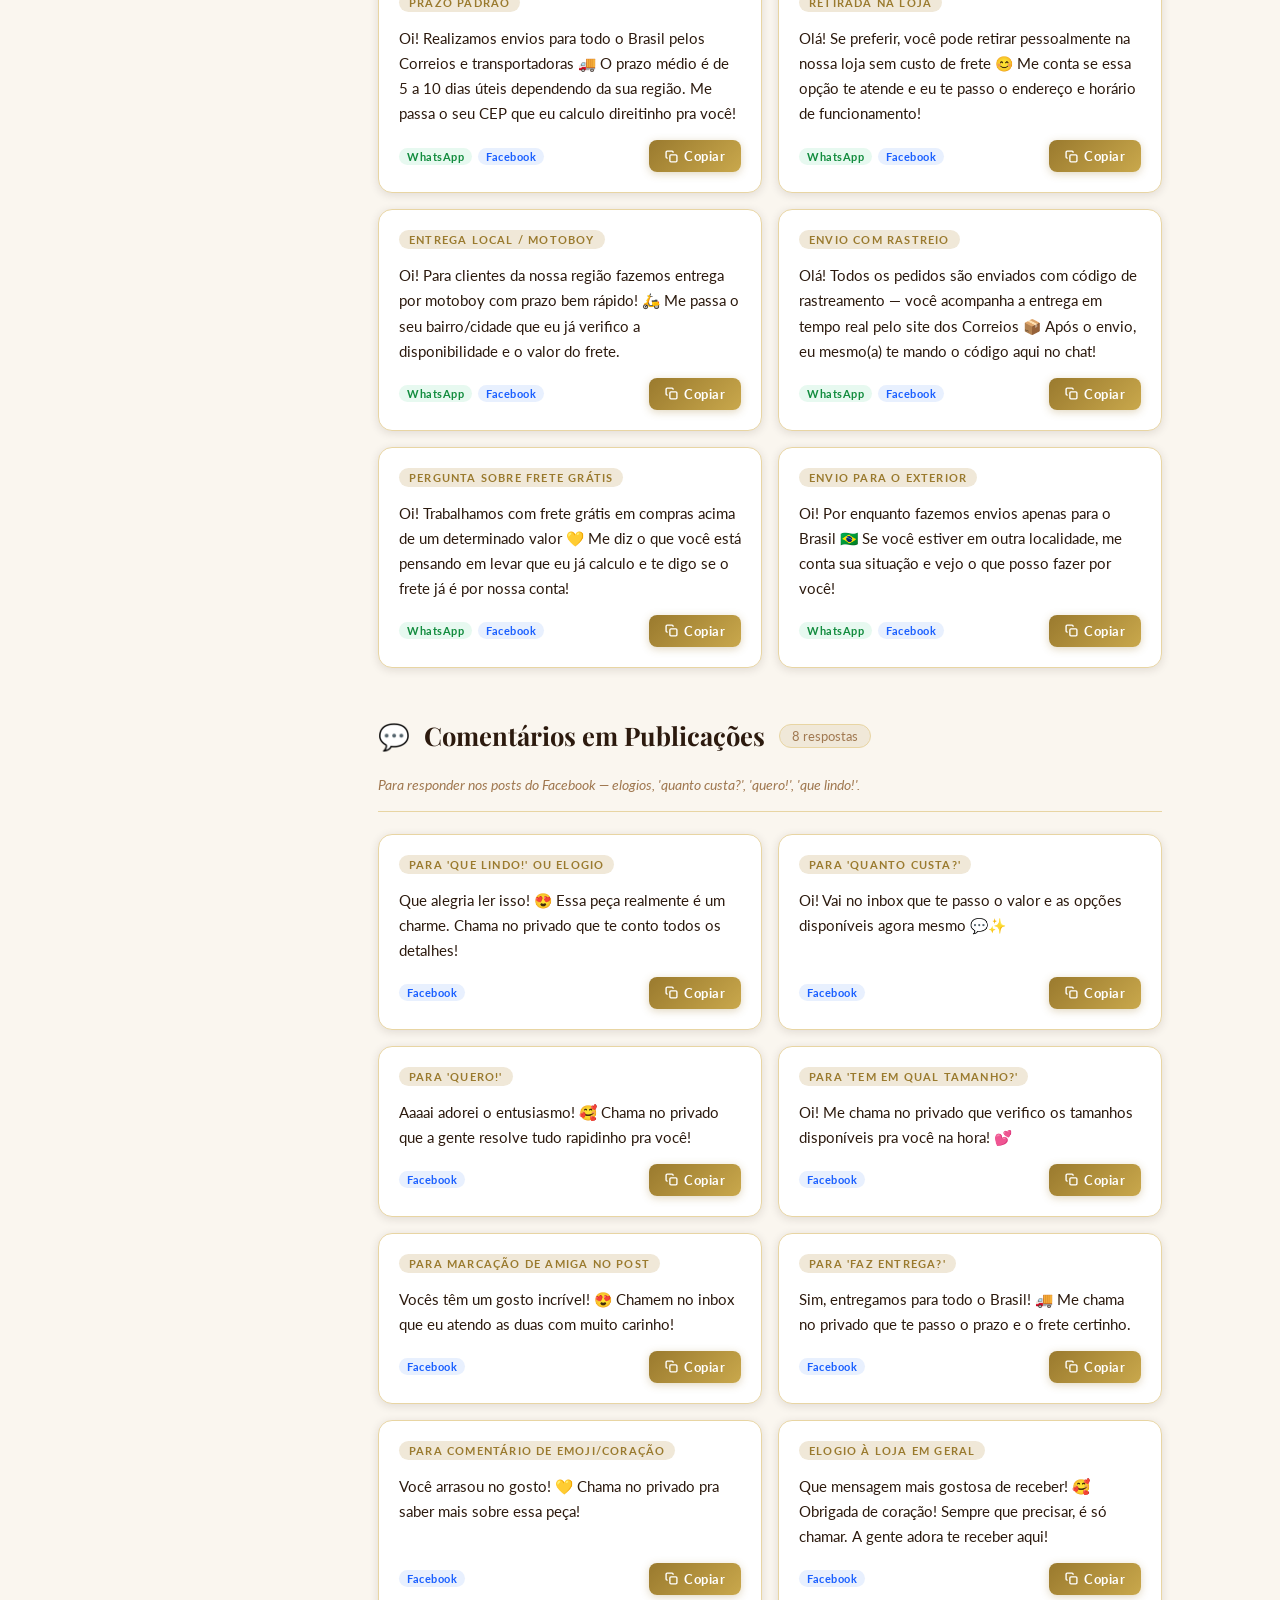
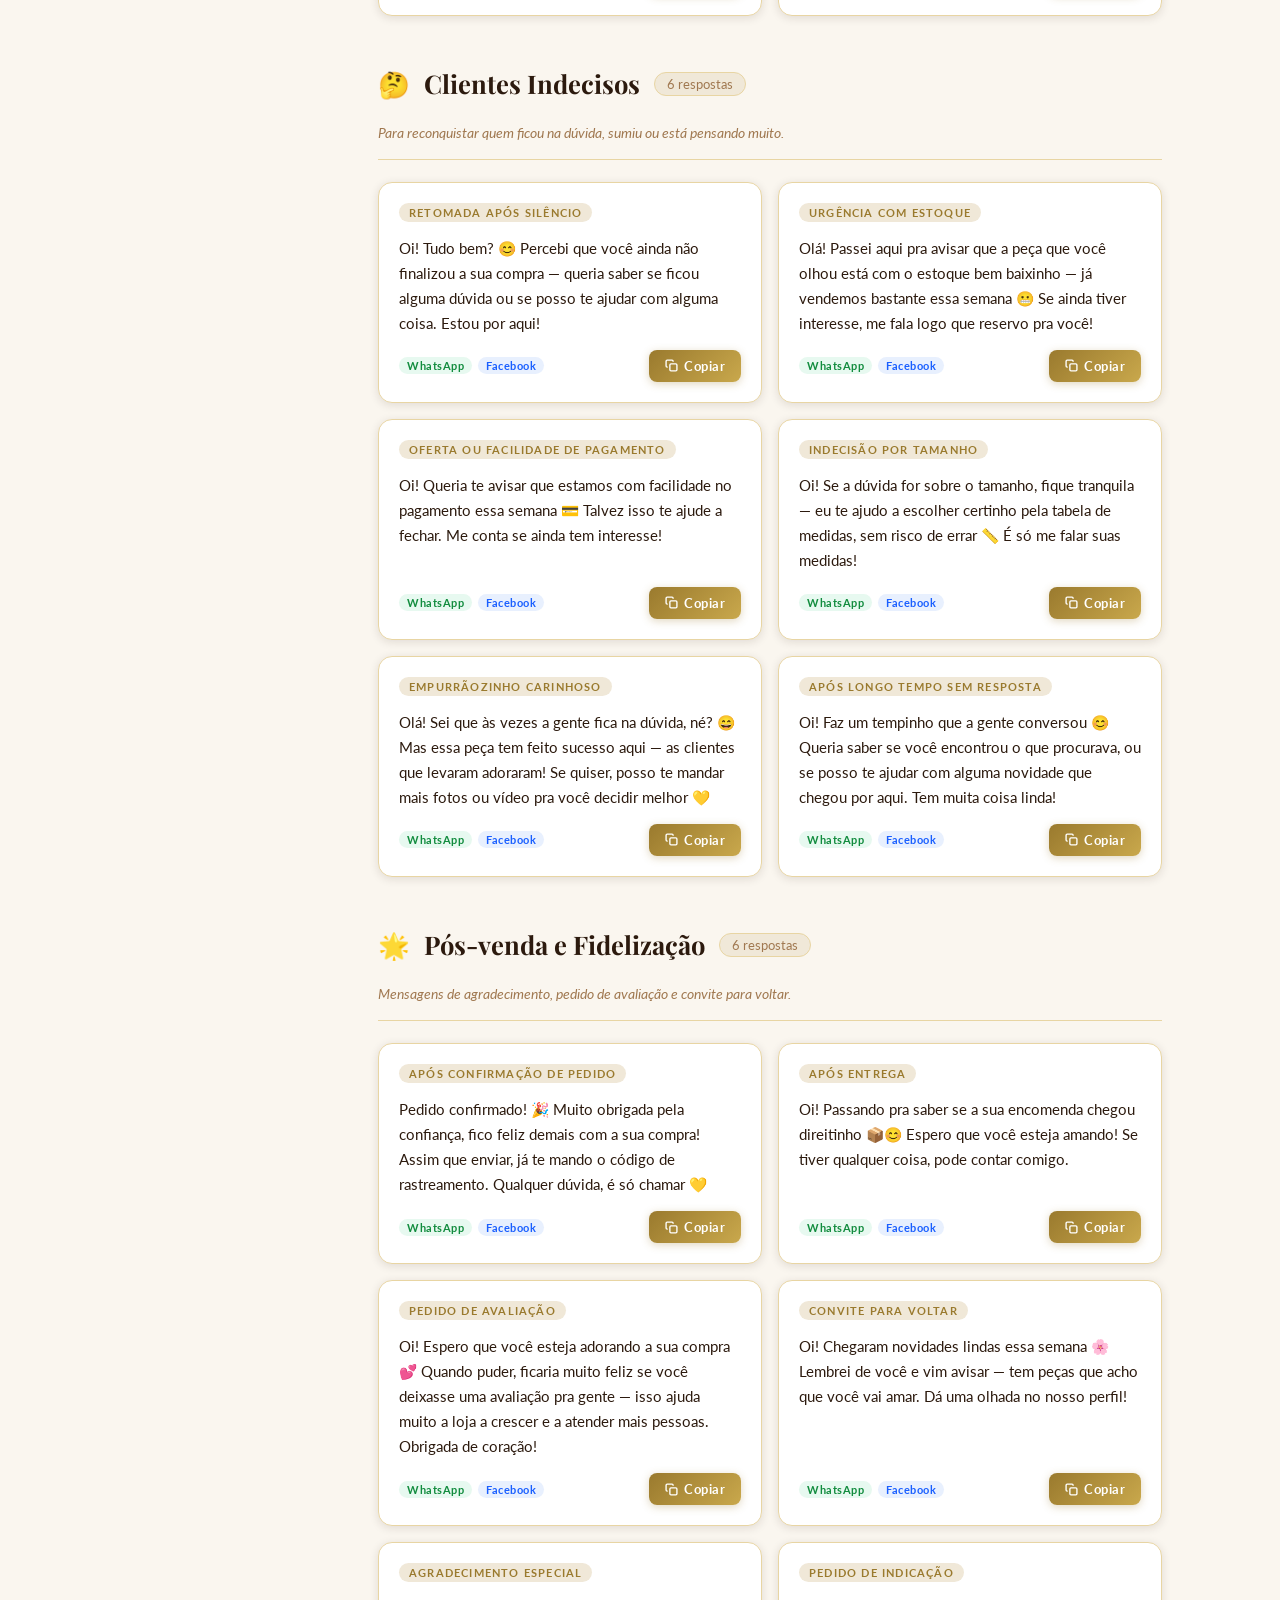
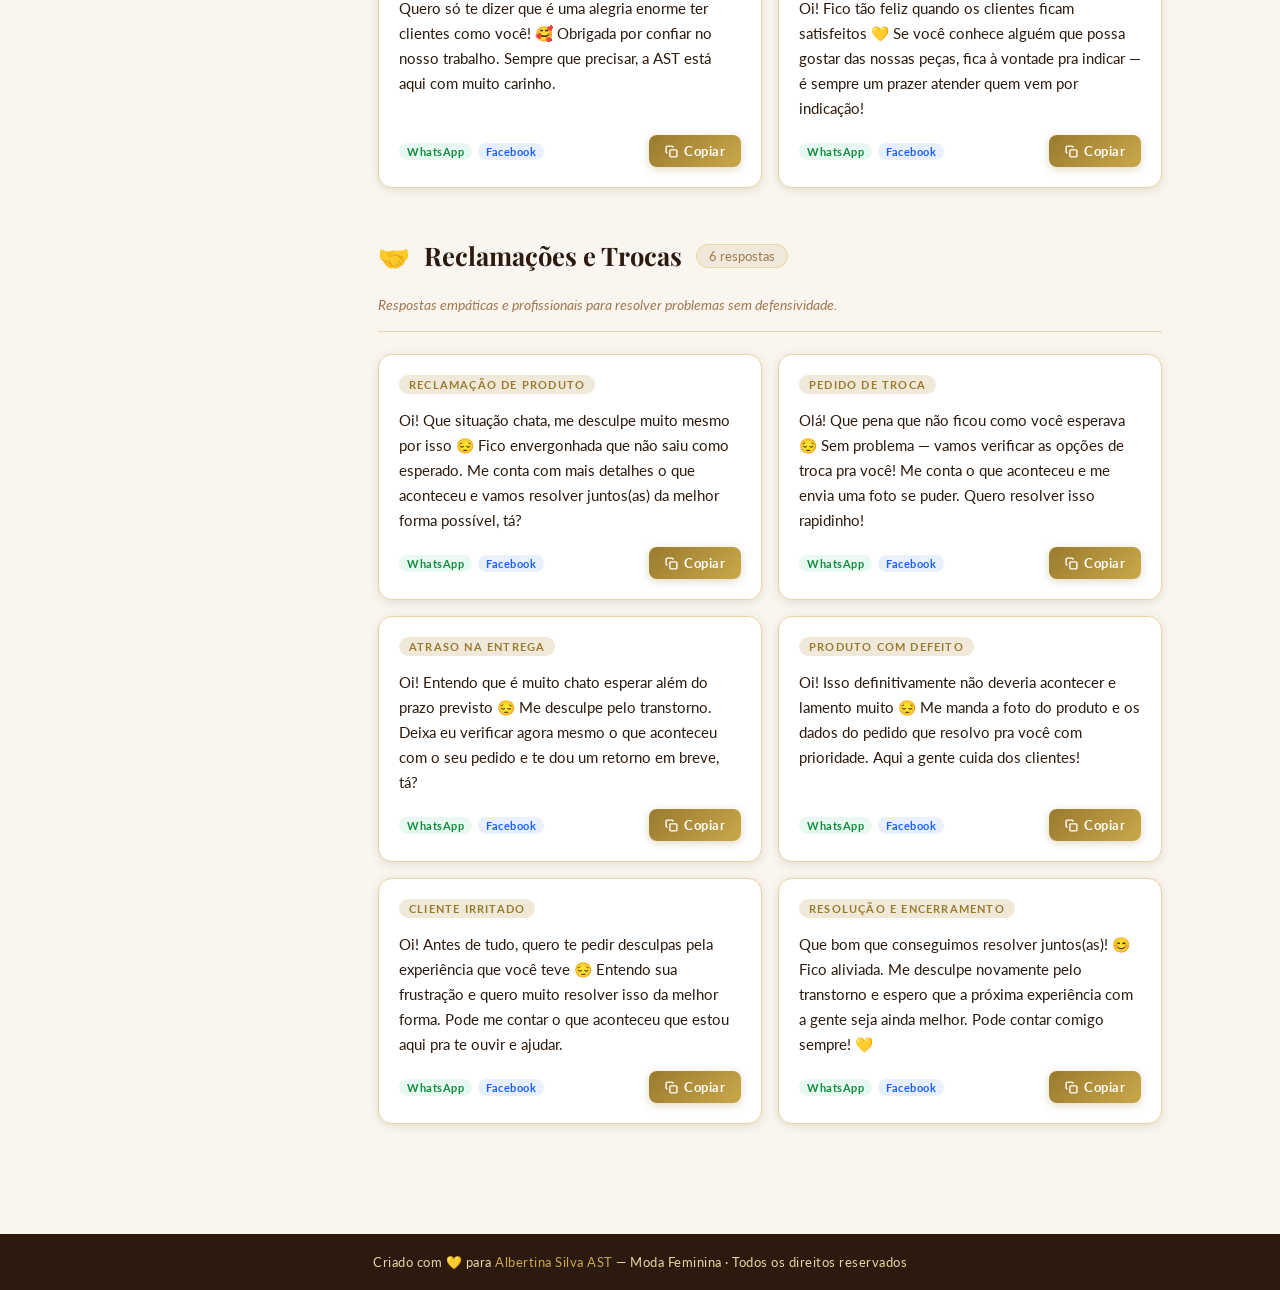
==== commit 41a7b75d: "Add files via upload" ====
--- a/index.html
+++ b/index.html
@@ -1,33 +1,963 @@
 <!DOCTYPE html>
-<html lang="pt">
+<html lang="pt-BR">
 <head>
-  <meta charset="UTF-8">
-  <title id="titulo">Site</title>
-  <meta name="viewport" content="width=device-width, initial-scale=1.0">
-  <link rel="stylesheet" href="style.css">
+<meta charset="UTF-8">
+<meta name="viewport" content="width=device-width, initial-scale=1.0">
+<title>Central de Conteúdos — Albertina Silva AST</title>
+<link href="https://fonts.googleapis.com/css2?family=Playfair+Display:ital,wght@0,400;0,600;0,700;1,400&family=Lato:wght@300;400;700&display=swap" rel="stylesheet">
+<style>
+  :root {
+    --gold: #C9A84C;
+    --gold-light: #E8D5A3;
+    --gold-dark: #9A7A2E;
+    --cream: #FAF6EF;
+    --beige: #F0E8D8;
+    --brown-dark: #2C1A0E;
+    --brown-mid: #5C3D2E;
+    --brown-light: #A07850;
+    --white: #FFFFFF;
+    --shadow: rgba(44, 26, 14, 0.12);
+    --shadow-deep: rgba(44, 26, 14, 0.22);
+  }
+
+  * { box-sizing: border-box; margin: 0; padding: 0; }
+
+  body {
+    font-family: 'Lato', sans-serif;
+    background: var(--cream);
+    color: var(--brown-dark);
+    min-height: 100vh;
+  }
+
+  /* ---- HEADER ---- */
+  header {
+    background: linear-gradient(135deg, var(--brown-dark) 0%, var(--brown-mid) 60%, #3D2010 100%);
+    padding: 32px 24px 28px;
+    text-align: center;
+    position: relative;
+    overflow: hidden;
+  }
+  header::before {
+    content: '';
+    position: absolute;
+    inset: 0;
+    background: url("data:image/svg+xml,%3Csvg width='60' height='60' viewBox='0 0 60 60' xmlns='http://www.w3.org/2000/svg'%3E%3Cg fill='none' fill-rule='evenodd'%3E%3Cg fill='%23C9A84C' fill-opacity='0.06'%3E%3Cpath d='M36 34v-4h-2v4h-4v2h4v4h2v-4h4v-2h-4zm0-30V0h-2v4h-4v2h4v4h2V6h4V4h-4zM6 34v-4H4v4H0v2h4v4h2v-4h4v-2H6zM6 4V0H4v4H0v2h4v4h2V6h4V4H6z'/%3E%3C/g%3E%3C/g%3E%3C/svg%3E");
+    opacity: 1;
+  }
+  .header-inner {
+    position: relative;
+    z-index: 1;
+    max-width: 700px;
+    margin: 0 auto;
+    display: flex;
+    flex-direction: column;
+    align-items: center;
+    gap: 14px;
+  }
+  .logo-wrap {
+    width: 90px; height: 90px;
+    border-radius: 50%;
+    border: 3px solid var(--gold);
+    box-shadow: 0 0 0 6px rgba(201,168,76,0.18), 0 8px 32px var(--shadow-deep);
+    overflow: hidden;
+    background: var(--beige);
+    display: flex; align-items: center; justify-content: center;
+    flex-shrink: 0;
+  }
+  .logo-wrap img {
+    width: 100%; height: 100%; object-fit: cover;
+  }
+  .logo-placeholder {
+    font-family: 'Playfair Display', serif;
+    font-size: 28px;
+    color: var(--gold);
+    font-weight: 700;
+    letter-spacing: 2px;
+  }
+  header h1 {
+    font-family: 'Playfair Display', serif;
+    font-size: clamp(1.4rem, 4vw, 2rem);
+    color: var(--white);
+    font-weight: 700;
+    letter-spacing: 0.5px;
+    line-height: 1.2;
+  }
+  header h1 span { color: var(--gold-light); }
+  header p.subtitle {
+    font-size: 0.88rem;
+    color: var(--gold-light);
+    font-weight: 300;
+    letter-spacing: 1.5px;
+    text-transform: uppercase;
+  }
+  .gold-divider {
+    width: 60px; height: 2px;
+    background: linear-gradient(90deg, transparent, var(--gold), transparent);
+    margin: 2px auto;
+  }
+
+  /* ---- SEARCH ---- */
+  .search-wrap {
+    background: var(--beige);
+    border-bottom: 1px solid var(--gold-light);
+    padding: 18px 24px;
+    position: sticky;
+    top: 0;
+    z-index: 100;
+    box-shadow: 0 2px 12px var(--shadow);
+  }
+  .search-inner {
+    max-width: 900px;
+    margin: 0 auto;
+    display: flex;
+    gap: 10px;
+    align-items: center;
+  }
+  .search-box {
+    flex: 1;
+    display: flex;
+    align-items: center;
+    background: var(--white);
+    border: 1.5px solid var(--gold-light);
+    border-radius: 40px;
+    padding: 10px 18px;
+    gap: 10px;
+    box-shadow: 0 2px 8px var(--shadow);
+    transition: border-color 0.2s;
+  }
+  .search-box:focus-within { border-color: var(--gold); }
+  .search-box svg { color: var(--gold); flex-shrink: 0; }
+  .search-box input {
+    border: none; outline: none;
+    font-family: 'Lato', sans-serif;
+    font-size: 0.95rem;
+    color: var(--brown-dark);
+    width: 100%;
+    background: transparent;
+  }
+  .search-box input::placeholder { color: var(--brown-light); }
+  #clearSearch {
+    background: none; border: none; cursor: pointer;
+    color: var(--brown-light); font-size: 1.1rem; padding: 0 4px;
+    display: none;
+  }
+  #clearSearch.visible { display: block; }
+
+  /* ---- LAYOUT ---- */
+  .main-layout {
+    max-width: 1100px;
+    margin: 0 auto;
+    display: grid;
+    grid-template-columns: 260px 1fr;
+    gap: 0;
+    min-height: calc(100vh - 200px);
+  }
+
+  /* ---- SIDEBAR ---- */
+  .sidebar {
+    background: var(--white);
+    border-right: 1px solid var(--gold-light);
+    padding: 28px 0 40px;
+    position: sticky;
+    top: 69px;
+    height: calc(100vh - 69px);
+    overflow-y: auto;
+  }
+  .sidebar h3 {
+    font-family: 'Playfair Display', serif;
+    font-size: 0.78rem;
+    color: var(--gold-dark);
+    text-transform: uppercase;
+    letter-spacing: 2.5px;
+    padding: 0 22px 14px;
+    border-bottom: 1px solid var(--beige);
+    margin-bottom: 8px;
+  }
+  .cat-btn {
+    display: flex;
+    align-items: center;
+    gap: 10px;
+    width: 100%;
+    padding: 12px 22px;
+    background: none;
+    border: none;
+    cursor: pointer;
+    text-align: left;
+    font-family: 'Lato', sans-serif;
+    font-size: 0.87rem;
+    color: var(--brown-mid);
+    transition: all 0.18s;
+    border-left: 3px solid transparent;
+    position: relative;
+  }
+  .cat-btn .cat-icon { font-size: 1.1rem; width: 22px; text-align: center; }
+  .cat-btn .cat-name { flex: 1; font-weight: 400; }
+  .cat-btn .cat-count {
+    background: var(--beige);
+    color: var(--brown-light);
+    font-size: 0.72rem;
+    font-weight: 700;
+    border-radius: 20px;
+    padding: 1px 7px;
+    min-width: 22px;
+    text-align: center;
+  }
+  .cat-btn:hover { background: var(--beige); color: var(--brown-dark); }
+  .cat-btn.active {
+    background: linear-gradient(90deg, rgba(201,168,76,0.12), transparent);
+    color: var(--brown-dark);
+    border-left-color: var(--gold);
+    font-weight: 700;
+  }
+  .cat-btn.active .cat-count { background: var(--gold-light); color: var(--gold-dark); }
+
+  /* ---- CONTENT ---- */
+  .content-area {
+    padding: 32px 28px 60px;
+    background: var(--cream);
+  }
+  .section-header {
+    margin-bottom: 24px;
+    display: flex;
+    align-items: flex-end;
+    gap: 14px;
+    flex-wrap: wrap;
+  }
+  .section-header h2 {
+    font-family: 'Playfair Display', serif;
+    font-size: 1.6rem;
+    color: var(--brown-dark);
+    font-weight: 700;
+  }
+  .section-header .section-icon { font-size: 1.6rem; }
+  .section-count {
+    font-size: 0.8rem;
+    color: var(--brown-light);
+    background: var(--beige);
+    border: 1px solid var(--gold-light);
+    border-radius: 20px;
+    padding: 3px 12px;
+    margin-bottom: 4px;
+    white-space: nowrap;
+  }
+  .section-desc {
+    font-size: 0.88rem;
+    color: var(--brown-light);
+    font-style: italic;
+    margin-bottom: 22px;
+    padding-bottom: 18px;
+    border-bottom: 1px solid var(--gold-light);
+  }
+
+  /* ---- CARDS ---- */
+  .cards-grid {
+    display: grid;
+    grid-template-columns: repeat(auto-fill, minmax(340px, 1fr));
+    gap: 16px;
+  }
+  .card {
+    background: var(--white);
+    border: 1px solid var(--gold-light);
+    border-radius: 14px;
+    padding: 20px;
+    box-shadow: 0 2px 10px var(--shadow);
+    transition: all 0.22s;
+    position: relative;
+    display: flex;
+    flex-direction: column;
+    gap: 14px;
+  }
+  .card:hover {
+    box-shadow: 0 6px 24px var(--shadow-deep);
+    border-color: var(--gold);
+    transform: translateY(-2px);
+  }
+  .card-tag {
+    display: inline-block;
+    font-size: 0.7rem;
+    font-weight: 700;
+    letter-spacing: 1.2px;
+    text-transform: uppercase;
+    color: var(--gold-dark);
+    background: var(--beige);
+    border-radius: 20px;
+    padding: 3px 10px;
+    align-self: flex-start;
+  }
+  .card-text {
+    font-size: 0.92rem;
+    line-height: 1.7;
+    color: var(--brown-dark);
+    flex: 1;
+    white-space: pre-wrap;
+  }
+  .card-actions {
+    display: flex;
+    align-items: center;
+    justify-content: space-between;
+  }
+  .platform-badges { display: flex; gap: 6px; }
+  .badge {
+    font-size: 0.68rem;
+    padding: 2px 8px;
+    border-radius: 20px;
+    font-weight: 700;
+    letter-spacing: 0.5px;
+  }
+  .badge.fb { background: #E8F0FE; color: #1A5FFF; }
+  .badge.wa { background: #E7F9F0; color: #128C3E; }
+  .copy-btn {
+    display: flex;
+    align-items: center;
+    gap: 6px;
+    background: linear-gradient(135deg, var(--gold-dark), var(--gold));
+    color: var(--white);
+    border: none;
+    border-radius: 8px;
+    padding: 8px 16px;
+    font-family: 'Lato', sans-serif;
+    font-size: 0.82rem;
+    font-weight: 700;
+    cursor: pointer;
+    letter-spacing: 0.5px;
+    transition: all 0.18s;
+    box-shadow: 0 2px 8px rgba(154,122,46,0.3);
+  }
+  .copy-btn:hover {
+    background: linear-gradient(135deg, var(--gold), var(--gold-dark));
+    transform: scale(1.03);
+    box-shadow: 0 4px 14px rgba(154,122,46,0.4);
+  }
+  .copy-btn.copied {
+    background: linear-gradient(135deg, #2E7D32, #4CAF50);
+    box-shadow: 0 2px 8px rgba(46,125,50,0.3);
+  }
+
+  /* ---- SEARCH RESULTS ---- */
+  .search-results-header {
+    font-family: 'Playfair Display', serif;
+    font-size: 1.1rem;
+    color: var(--brown-mid);
+    margin-bottom: 20px;
+    padding-bottom: 12px;
+    border-bottom: 1px solid var(--gold-light);
+  }
+  .search-results-header span { color: var(--gold-dark); }
+  .no-results {
+    text-align: center;
+    padding: 60px 20px;
+    color: var(--brown-light);
+  }
+  .no-results .no-icon { font-size: 3rem; margin-bottom: 12px; }
+  .no-results p { font-size: 0.95rem; }
+
+  /* ---- CATEGORY SECTION ---- */
+  .category-section { margin-bottom: 50px; }
+
+  /* ---- MOBILE ---- */
+  .mobile-cat-toggle {
+    display: none;
+    width: 100%;
+    padding: 12px 18px;
+    background: var(--white);
+    border: 1.5px solid var(--gold-light);
+    border-radius: 10px;
+    cursor: pointer;
+    font-family: 'Lato', sans-serif;
+    font-size: 0.9rem;
+    color: var(--brown-dark);
+    align-items: center;
+    justify-content: space-between;
+    margin-bottom: 20px;
+    font-weight: 700;
+  }
+  .mobile-sidebar {
+    display: none;
+    background: var(--white);
+    border: 1px solid var(--gold-light);
+    border-radius: 10px;
+    margin-bottom: 24px;
+    padding: 10px 0;
+    box-shadow: 0 4px 16px var(--shadow);
+  }
+  .mobile-sidebar.open { display: block; }
+
+  @media (max-width: 768px) {
+    .main-layout { grid-template-columns: 1fr; }
+    .sidebar { display: none; }
+    .mobile-cat-toggle { display: flex; }
+    .content-area { padding: 20px 16px 40px; }
+    .cards-grid { grid-template-columns: 1fr; }
+    .search-wrap { padding: 14px 16px; }
+    header { padding: 24px 16px 22px; }
+    .logo-wrap { width: 72px; height: 72px; }
+  }
+
+  /* ---- FOOTER ---- */
+  footer {
+    background: var(--brown-dark);
+    color: var(--gold-light);
+    text-align: center;
+    padding: 20px;
+    font-size: 0.8rem;
+    letter-spacing: 0.5px;
+  }
+  footer span { color: var(--gold); }
+
+  /* ---- SCROLLBAR ---- */
+  .sidebar::-webkit-scrollbar { width: 4px; }
+  .sidebar::-webkit-scrollbar-thumb { background: var(--gold-light); border-radius: 10px; }
+
+  /* ---- TOAST ---- */
+  .toast {
+    position: fixed;
+    bottom: 28px;
+    left: 50%;
+    transform: translateX(-50%) translateY(80px);
+    background: var(--brown-dark);
+    color: var(--gold-light);
+    border: 1px solid var(--gold);
+    padding: 12px 24px;
+    border-radius: 40px;
+    font-size: 0.88rem;
+    z-index: 9999;
+    transition: transform 0.3s ease;
+    pointer-events: none;
+    white-space: nowrap;
+  }
+  .toast.show { transform: translateX(-50%) translateY(0); }
+</style>
 </head>
 <body>
 
+<!-- HEADER -->
 <header>
-  <h1 id="nome">Nome do Negócio</h1>
-  <p id="slogan">Slogan aqui</p>
+  <div class="header-inner">
+    <div class="logo-wrap">
+      <img src="logoast.jpg" alt="Logo Albertina Silva AST" onerror="this.style.display='none';this.nextElementSibling.style.display='flex'">
+      <div class="logo-placeholder" style="display:none;align-items:center;justify-content:center;width:100%;height:100%;flex-direction:column;">AST</div>
+    </div>
+    <div>
+      <h1>Central de Conteúdos<br><span>Albertina Silva AST</span></h1>
+      <div class="gold-divider"></div>
+      <p class="subtitle">Respostas prontas · Facebook &amp; WhatsApp · Moda Feminina</p>
+    </div>
+  </div>
 </header>
 
-<section>
-  <h2>Serviços</h2>
-  <ul id="servicos"></ul>
-</section>
-
-<section>
-  <h2>Contacto</h2>
-  <p id="endereco"></p>
-  <a id="whatsapp" target="_blank">Falar no WhatsApp</a>
-</section>
+<!-- SEARCH -->
+<div class="search-wrap">
+  <div class="search-inner">
+    <div class="search-box">
+      <svg width="16" height="16" viewBox="0 0 24 24" fill="none" stroke="currentColor" stroke-width="2"><circle cx="11" cy="11" r="8"/><path d="m21 21-4.35-4.35"/></svg>
+      <input type="text" id="searchInput" placeholder="Pesquisar respostas... ex: entrega, tamanho, preço">
+      <button id="clearSearch" onclick="clearSearch()">✕</button>
+    </div>
+  </div>
+</div>
+
+<!-- LAYOUT -->
+<div class="main-layout">
+  <!-- SIDEBAR (desktop) -->
+  <aside class="sidebar">
+    <h3>Categorias</h3>
+    <div id="sidebarCats"></div>
+  </aside>
+
+  <!-- CONTENT -->
+  <main class="content-area">
+    <!-- MOBILE CAT TOGGLE -->
+    <button class="mobile-cat-toggle" onclick="toggleMobileSidebar()">
+      <span>📂 Filtrar por categoria</span>
+      <span id="mobileArrow">▼</span>
+    </button>
+    <div class="mobile-sidebar" id="mobileSidebar"></div>
+
+    <div id="contentArea"></div>
+  </main>
+</div>
 
 <footer>
-  <p>© <span id="ano"></span> <span id="rodape"></span></p>
+  Criado com 💛 para <span>Albertina Silva AST</span> — Moda Feminina · Todos os direitos reservados
 </footer>
 
-<script src="script.js"></script>
+<div class="toast" id="toast">✓ Resposta copiada!</div>
+
+<script>
+const data = [
+  {
+    id: "boas-vindas",
+    icon: "👋",
+    name: "Primeira Mensagem Recebida",
+    desc: "Para quando alguém chega pela primeira vez no inbox — WhatsApp ou Facebook.",
+    platform: ["wa", "fb"],
+    responses: [
+      {
+        tag: "Boas-vindas calorosa",
+        text: `Oi, tudo bem? 😊 Seja bem-vindo(a) à Albertina Silva AST! Fico muito feliz com a sua mensagem. Aqui você vai encontrar roupas, sapatos, chinelos e acessórios lindos para o dia a dia e para ocasiões especiais. Como posso te ajudar hoje? 🌟`
+      },
+      {
+        tag: "Com convite ao catálogo",
+        text: `Olá! Que alegria receber a sua mensagem 💛 Sou a Albertina e aqui na nossa loja você encontra moda feminina com muito estilo — peças que a gente escolhe com carinho pra deixar qualquer look incrível. Me conta o que você está procurando e eu te ajudo a encontrar!`
+      },
+      {
+        tag: "Descontraída",
+        text: `Oi! Tudo bem? 🤍 Bem-vindo(a) à AST! Aqui você vai encontrar aquela peça que estava faltando no guarda-roupa — roupas, calçados e acessórios com muito gosto. O que você procura hoje?`
+      },
+      {
+        tag: "Com urgência suave",
+        text: `Oi! Que bom que nos encontrou! 🥰 Estamos com novidades lindas e algumas peças com estoque bem limitado. Me conta o que você está buscando e eu já te mando as opções!`
+      },
+      {
+        tag: "Para quem veio pelo post",
+        text: `Oi! Vi que você passou lá pelo nosso post — fico feliz demais que tenha curtido! 😍 Me conta o que chamou a sua atenção e eu já te passo todos os detalhes. Aqui é rapidinho!`
+      },
+      {
+        tag: "Receptiva e acolhedora",
+        text: `Olá, bem-vindo(a)! 💕 Obrigada por entrar em contato. A Albertina Silva AST é um espaço pensado para quem quer se vestir bem e se sentir ainda melhor. Me diz o que você procura — vou adorar te ajudar!`
+      }
+    ]
+  },
+  {
+    id: "preco",
+    icon: "💰",
+    name: "Perguntas sobre Preço",
+    desc: "Respostas para 'qual o preço?' sem revelar direto — geram conversa e aproximam o cliente.",
+    platform: ["wa", "fb"],
+    responses: [
+      {
+        tag: "Direcionando para o inbox",
+        text: `Oi! Os preços variam conforme o modelo, o tamanho e a disponibilidade — por isso prefiro te passar direto aqui no privado pra ser mais certinha com você 😊 Me diz qual peça você quer e eu já vejo tudo!`
+      },
+      {
+        tag: "Destaque no valor agregado",
+        text: `Olá! Trabalhamos com preços bem acessíveis pra quem quer qualidade 💛 Me envia o que você curtiu que eu mando o valor com todas as informações. Vai adorar!`
+      },
+      {
+        tag: "Gerando curiosidade",
+        text: `Oi! Temos opções pra todos os bolsos — e com muita qualidade! 😍 Me passa qual item ou categoria te interessou e eu já te mando os valores aqui no chat.`
+      },
+      {
+        tag: "Combinando com entrega",
+        text: `Olá! Além do preço, já posso te passar a forma de pagamento e prazo de entrega tudo de uma vez 😊 Me conta o que você viu e eu te ajudo na sequência!`
+      },
+      {
+        tag: "Casual e simpática",
+        text: `Oi! Os valores são bem caprichados — a gente se preocupa com o custo-benefício das peças 🌟 Me diz o que você curtiu que eu mando os detalhes agora!`
+      },
+      {
+        tag: "Para comentário no post",
+        text: `Oi! Vai direto no privado que eu te mando o valor, tamanhos e tudo mais! 💬 Te atendo na hora.`
+      }
+    ]
+  },
+  {
+    id: "disponibilidade",
+    icon: "📦",
+    name: "Disponibilidade e Tamanhos",
+    desc: "Respostas que informam sobre estoque e tamanhos com engajamento, sem desanimar o cliente.",
+    platform: ["wa", "fb"],
+    responses: [
+      {
+        tag: "Verificando estoque",
+        text: `Oi! Deixa eu verificar o estoque pra você agora 🔍 Me diz o modelo, a cor e o tamanho que você precisa e eu já confirmo!`
+      },
+      {
+        tag: "Tamanhos disponíveis",
+        text: `Olá! Trabalhamos com tamanhos PP ao GG em boa parte das peças, e alguns modelos chegam até o Plus Size 💕 Me conta o que você está procurando que eu verifico certinho pra você!`
+      },
+      {
+        tag: "Peça esgotada com alternativa",
+        text: `Oi! Esse item específico saiu do estoque, mas temos peças muito parecidas que você vai amar igualmente 😊 Me deixa te mostrar as opções — tenho certeza que você vai encontrar algo lindo!`
+      },
+      {
+        tag: "Urgência por estoque limitado",
+        text: `Oi! Esse modelinho está com poucas unidades — é bastante procurado! 🏃‍♀️ Me passa o seu tamanho que eu já verifico se ainda tem o seu. Corre que some rápido!`
+      },
+      {
+        tag: "Novidades chegando",
+        text: `Olá! Esse modelo está temporariamente fora, mas já vem reposição em breve 🌸 Posso te avisar quando chegar? Me manda o seu contato que te notifico na hora que estiver disponível!`
+      },
+      {
+        tag: "Para acessórios e calçados",
+        text: `Oi! Para calçados trabalhamos do 33 ao 43 dependendo do modelo 👡 Me diz o número e a peça que eu verifico o estoque pra você agora mesmo!`
+      }
+    ]
+  },
+  {
+    id: "entrega",
+    icon: "🚚",
+    name: "Perguntas sobre Entrega",
+    desc: "Respostas sobre prazos, envio, retirada e localização — claras e tranquilizadoras.",
+    platform: ["wa", "fb"],
+    responses: [
+      {
+        tag: "Prazo padrão",
+        text: `Oi! Realizamos envios para todo o Brasil pelos Correios e transportadoras 🚚 O prazo médio é de 5 a 10 dias úteis dependendo da sua região. Me passa o seu CEP que eu calculo direitinho pra você!`
+      },
+      {
+        tag: "Retirada na loja",
+        text: `Olá! Se preferir, você pode retirar pessoalmente na nossa loja sem custo de frete 😊 Me conta se essa opção te atende e eu te passo o endereço e horário de funcionamento!`
+      },
+      {
+        tag: "Entrega local / motoboy",
+        text: `Oi! Para clientes da nossa região fazemos entrega por motoboy com prazo bem rápido! 🛵 Me passa o seu bairro/cidade que eu já verifico a disponibilidade e o valor do frete.`
+      },
+      {
+        tag: "Envio com rastreio",
+        text: `Olá! Todos os pedidos são enviados com código de rastreamento — você acompanha a entrega em tempo real pelo site dos Correios 📦 Após o envio, eu mesmo(a) te mando o código aqui no chat!`
+      },
+      {
+        tag: "Pergunta sobre frete grátis",
+        text: `Oi! Trabalhamos com frete grátis em compras acima de um determinado valor 💛 Me diz o que você está pensando em levar que eu já calculo e te digo se o frete já é por nossa conta!`
+      },
+      {
+        tag: "Envio para o exterior",
+        text: `Oi! Por enquanto fazemos envios apenas para o Brasil 🇧🇷 Se você estiver em outra localidade, me conta sua situação e vejo o que posso fazer por você!`
+      }
+    ]
+  },
+  {
+    id: "comentarios",
+    icon: "💬",
+    name: "Comentários em Publicações",
+    desc: "Para responder nos posts do Facebook — elogios, 'quanto custa?', 'quero!', 'que lindo!'.",
+    platform: ["fb"],
+    responses: [
+      {
+        tag: "Para 'que lindo!' ou elogio",
+        text: `Que alegria ler isso! 😍 Essa peça realmente é um charme. Chama no privado que te conto todos os detalhes!`
+      },
+      {
+        tag: "Para 'quanto custa?'",
+        text: `Oi! Vai no inbox que te passo o valor e as opções disponíveis agora mesmo 💬✨`
+      },
+      {
+        tag: "Para 'quero!'",
+        text: `Aaaai adorei o entusiasmo! 🥰 Chama no privado que a gente resolve tudo rapidinho pra você!`
+      },
+      {
+        tag: "Para 'tem em qual tamanho?'",
+        text: `Oi! Me chama no privado que verifico os tamanhos disponíveis pra você na hora! 💕`
+      },
+      {
+        tag: "Para marcação de amiga no post",
+        text: `Vocês têm um gosto incrível! 😍 Chamem no inbox que eu atendo as duas com muito carinho!`
+      },
+      {
+        tag: "Para 'faz entrega?'",
+        text: `Sim, entregamos para todo o Brasil! 🚚 Me chama no privado que te passo o prazo e o frete certinho.`
+      },
+      {
+        tag: "Para comentário de emoji/coração",
+        text: `Você arrasou no gosto! 💛 Chama no privado pra saber mais sobre essa peça!`
+      },
+      {
+        tag: "Elogio à loja em geral",
+        text: `Que mensagem mais gostosa de receber! 🥰 Obrigada de coração! Sempre que precisar, é só chamar. A gente adora te receber aqui!`
+      }
+    ]
+  },
+  {
+    id: "indecisos",
+    icon: "🤔",
+    name: "Clientes Indecisos",
+    desc: "Para reconquistar quem ficou na dúvida, sumiu ou está pensando muito.",
+    platform: ["wa", "fb"],
+    responses: [
+      {
+        tag: "Retomada após silêncio",
+        text: `Oi! Tudo bem? 😊 Percebi que você ainda não finalizou a sua compra — queria saber se ficou alguma dúvida ou se posso te ajudar com alguma coisa. Estou por aqui!`
+      },
+      {
+        tag: "Urgência com estoque",
+        text: `Olá! Passei aqui pra avisar que a peça que você olhou está com o estoque bem baixinho — já vendemos bastante essa semana 😬 Se ainda tiver interesse, me fala logo que reservo pra você!`
+      },
+      {
+        tag: "Oferta ou facilidade de pagamento",
+        text: `Oi! Queria te avisar que estamos com facilidade no pagamento essa semana 💳 Talvez isso te ajude a fechar. Me conta se ainda tem interesse!`
+      },
+      {
+        tag: "Indecisão por tamanho",
+        text: `Oi! Se a dúvida for sobre o tamanho, fique tranquila — eu te ajudo a escolher certinho pela tabela de medidas, sem risco de errar 📏 É só me falar suas medidas!`
+      },
+      {
+        tag: "Empurrãozinho carinhoso",
+        text: `Olá! Sei que às vezes a gente fica na dúvida, né? 😄 Mas essa peça tem feito sucesso aqui — as clientes que levaram adoraram! Se quiser, posso te mandar mais fotos ou vídeo pra você decidir melhor 💛`
+      },
+      {
+        tag: "Após longo tempo sem resposta",
+        text: `Oi! Faz um tempinho que a gente conversou 😊 Queria saber se você encontrou o que procurava, ou se posso te ajudar com alguma novidade que chegou por aqui. Tem muita coisa linda!`
+      }
+    ]
+  },
+  {
+    id: "posvenda",
+    icon: "🌟",
+    name: "Pós-venda e Fidelização",
+    desc: "Mensagens de agradecimento, pedido de avaliação e convite para voltar.",
+    platform: ["wa", "fb"],
+    responses: [
+      {
+        tag: "Após confirmação de pedido",
+        text: `Pedido confirmado! 🎉 Muito obrigada pela confiança, fico feliz demais com a sua compra! Assim que enviar, já te mando o código de rastreamento. Qualquer dúvida, é só chamar 💛`
+      },
+      {
+        tag: "Após entrega",
+        text: `Oi! Passando pra saber se a sua encomenda chegou direitinho 📦😊 Espero que você esteja amando! Se tiver qualquer coisa, pode contar comigo.`
+      },
+      {
+        tag: "Pedido de avaliação",
+        text: `Oi! Espero que você esteja adorando a sua compra 💕 Quando puder, ficaria muito feliz se você deixasse uma avaliação pra gente — isso ajuda muito a loja a crescer e a atender mais pessoas. Obrigada de coração!`
+      },
+      {
+        tag: "Convite para voltar",
+        text: `Oi! Chegaram novidades lindas essa semana 🌸 Lembrei de você e vim avisar — tem peças que acho que você vai amar. Dá uma olhada no nosso perfil!`
+      },
+      {
+        tag: "Agradecimento especial",
+        text: `Quero só te dizer que é uma alegria enorme ter clientes como você! 🥰 Obrigada por confiar no nosso trabalho. Sempre que precisar, a AST está aqui com muito carinho.`
+      },
+      {
+        tag: "Pedido de indicação",
+        text: `Oi! Fico tão feliz quando os clientes ficam satisfeitos 💛 Se você conhece alguém que possa gostar das nossas peças, fica à vontade pra indicar — é sempre um prazer atender quem vem por indicação!`
+      }
+    ]
+  },
+  {
+    id: "reclamacoes",
+    icon: "🤝",
+    name: "Reclamações e Trocas",
+    desc: "Respostas empáticas e profissionais para resolver problemas sem defensividade.",
+    platform: ["wa", "fb"],
+    responses: [
+      {
+        tag: "Reclamação de produto",
+        text: `Oi! Que situação chata, me desculpe muito mesmo por isso 😔 Fico envergonhada que não saiu como esperado. Me conta com mais detalhes o que aconteceu e vamos resolver juntos(as) da melhor forma possível, tá?`
+      },
+      {
+        tag: "Pedido de troca",
+        text: `Olá! Que pena que não ficou como você esperava 😔 Sem problema — vamos verificar as opções de troca pra você! Me conta o que aconteceu e me envia uma foto se puder. Quero resolver isso rapidinho!`
+      },
+      {
+        tag: "Atraso na entrega",
+        text: `Oi! Entendo que é muito chato esperar além do prazo previsto 😔 Me desculpe pelo transtorno. Deixa eu verificar agora mesmo o que aconteceu com o seu pedido e te dou um retorno em breve, tá?`
+      },
+      {
+        tag: "Produto com defeito",
+        text: `Oi! Isso definitivamente não deveria acontecer e lamento muito 😔 Me manda a foto do produto e os dados do pedido que resolvo pra você com prioridade. Aqui a gente cuida dos clientes!`
+      },
+      {
+        tag: "Cliente irritado",
+        text: `Oi! Antes de tudo, quero te pedir desculpas pela experiência que você teve 😔 Entendo sua frustração e quero muito resolver isso da melhor forma. Pode me contar o que aconteceu que estou aqui pra te ouvir e ajudar.`
+      },
+      {
+        tag: "Resolução e encerramento",
+        text: `Que bom que conseguimos resolver juntos(as)! 😊 Fico aliviada. Me desculpe novamente pelo transtorno e espero que a próxima experiência com a gente seja ainda melhor. Pode contar comigo sempre! 💛`
+      }
+    ]
+  }
+];
+
+// Active category
+let activeCategory = 'all';
+let searchQuery = '';
+
+function buildSidebar(container) {
+  const allBtn = document.createElement('button');
+  allBtn.className = 'cat-btn' + (activeCategory === 'all' ? ' active' : '');
+  allBtn.innerHTML = `<span class="cat-icon">✨</span><span class="cat-name">Todas as respostas</span><span class="cat-count">${data.reduce((a,c)=>a+c.responses.length,0)}</span>`;
+  allBtn.onclick = () => { setCategory('all'); if(container.classList.contains('mobile-sidebar')) toggleMobileSidebar(); };
+  container.appendChild(allBtn);
+
+  data.forEach(cat => {
+    const btn = document.createElement('button');
+    btn.className = 'cat-btn' + (activeCategory === cat.id ? ' active' : '');
+    btn.innerHTML = `<span class="cat-icon">${cat.icon}</span><span class="cat-name">${cat.name}</span><span class="cat-count">${cat.responses.length}</span>`;
+    btn.onclick = () => { setCategory(cat.id); if(container.classList.contains('mobile-sidebar')) toggleMobileSidebar(); };
+    container.appendChild(btn);
+  });
+}
+
+function setCategory(id) {
+  activeCategory = id;
+  searchQuery = '';
+  document.getElementById('searchInput').value = '';
+  document.getElementById('clearSearch').classList.remove('visible');
+  renderContent();
+  updateSidebarActive();
+}
+
+function updateSidebarActive() {
+  document.querySelectorAll('.cat-btn').forEach(btn => btn.classList.remove('active'));
+  // Re-render sidebars
+  document.getElementById('sidebarCats').innerHTML = '';
+  document.getElementById('mobileSidebar').innerHTML = '';
+  buildSidebar(document.getElementById('sidebarCats'));
+  buildSidebar(document.getElementById('mobileSidebar'));
+}
+
+function renderContent() {
+  const area = document.getElementById('contentArea');
+  area.innerHTML = '';
+
+  if (searchQuery.trim()) {
+    renderSearch(area);
+    return;
+  }
+
+  const cats = activeCategory === 'all' ? data : data.filter(c => c.id === activeCategory);
+
+  cats.forEach(cat => {
+    const section = document.createElement('div');
+    section.className = 'category-section';
+
+    const header = document.createElement('div');
+    header.className = 'section-header';
+    header.innerHTML = `
+      <span class="section-icon">${cat.icon}</span>
+      <h2>${cat.name}</h2>
+      <span class="section-count">${cat.responses.length} respostas</span>
+    `;
+    section.appendChild(header);
+
+    const desc = document.createElement('p');
+    desc.className = 'section-desc';
+    desc.textContent = cat.desc;
+    section.appendChild(desc);
+
+    const grid = document.createElement('div');
+    grid.className = 'cards-grid';
+
+    cat.responses.forEach((resp, i) => {
+      grid.appendChild(buildCard(resp, cat.platform));
+    });
+
+    section.appendChild(grid);
+    area.appendChild(section);
+  });
+}
+
+function renderSearch(area) {
+  const q = searchQuery.toLowerCase();
+  const results = [];
+
+  data.forEach(cat => {
+    cat.responses.forEach(resp => {
+      if (resp.text.toLowerCase().includes(q) || resp.tag.toLowerCase().includes(q) || cat.name.toLowerCase().includes(q)) {
+        results.push({ resp, cat });
+      }
+    });
+  });
+
+  const header = document.createElement('p');
+  header.className = 'search-results-header';
+  header.innerHTML = results.length > 0
+    ? `<span>${results.length}</span> resultado${results.length !== 1 ? 's' : ''} encontrado${results.length !== 1 ? 's' : ''} para "<span>${escapeHtml(searchQuery)}</span>"`
+    : `Nenhum resultado para "<span>${escapeHtml(searchQuery)}</span>"`;
+  area.appendChild(header);
+
+  if (results.length === 0) {
+    const noRes = document.createElement('div');
+    noRes.className = 'no-results';
+    noRes.innerHTML = `<div class="no-icon">🔍</div><p>Tente outras palavras-chave como "preço", "entrega", "tamanho"...</p>`;
+    area.appendChild(noRes);
+    return;
+  }
+
+  const grid = document.createElement('div');
+  grid.className = 'cards-grid';
+  results.forEach(({ resp, cat }) => {
+    grid.appendChild(buildCard(resp, cat.platform));
+  });
+  area.appendChild(grid);
+}
+
+function buildCard(resp, platforms) {
+  const card = document.createElement('div');
+  card.className = 'card';
+
+  const tag = document.createElement('span');
+  tag.className = 'card-tag';
+  tag.textContent = resp.tag;
+
+  const text = document.createElement('p');
+  text.className = 'card-text';
+  text.textContent = resp.text;
+
+  const actions = document.createElement('div');
+  actions.className = 'card-actions';
+
+  const badges = document.createElement('div');
+  badges.className = 'platform-badges';
+  platforms.forEach(p => {
+    const b = document.createElement('span');
+    b.className = `badge ${p}`;
+    b.textContent = p === 'fb' ? 'Facebook' : 'WhatsApp';
+    badges.appendChild(b);
+  });
+
+  const copyBtn = document.createElement('button');
+  copyBtn.className = 'copy-btn';
+  copyBtn.innerHTML = `<svg width="13" height="13" viewBox="0 0 24 24" fill="none" stroke="currentColor" stroke-width="2.5"><rect x="9" y="9" width="13" height="13" rx="2" ry="2"/><path d="M5 15H4a2 2 0 0 1-2-2V4a2 2 0 0 1 2-2h9a2 2 0 0 1 2 2v1"/></svg> Copiar`;
+  copyBtn.onclick = () => {
+    navigator.clipboard.writeText(resp.text).then(() => {
+      copyBtn.classList.add('copied');
+      copyBtn.innerHTML = `✓ Copiado!`;
+      showToast();
+      setTimeout(() => {
+        copyBtn.classList.remove('copied');
+        copyBtn.innerHTML = `<svg width="13" height="13" viewBox="0 0 24 24" fill="none" stroke="currentColor" stroke-width="2.5"><rect x="9" y="9" width="13" height="13" rx="2" ry="2"/><path d="M5 15H4a2 2 0 0 1-2-2V4a2 2 0 0 1 2-2h9a2 2 0 0 1 2 2v1"/></svg> Copiar`;
+      }, 2000);
+    });
+  };
+
+  actions.appendChild(badges);
+  actions.appendChild(copyBtn);
+
+  card.appendChild(tag);
+  card.appendChild(text);
+  card.appendChild(actions);
+  return card;
+}
+
+function showToast() {
+  const t = document.getElementById('toast');
+  t.classList.add('show');
+  setTimeout(() => t.classList.remove('show'), 2200);
+}
+
+function escapeHtml(s) {
+  return s.replace(/&/g,'&amp;').replace(/</g,'&lt;').replace(/>/g,'&gt;');
+}
+
+function clearSearch() {
+  document.getElementById('searchInput').value = '';
+  document.getElementById('clearSearch').classList.remove('visible');
+  searchQuery = '';
+  renderContent();
+}
+
+function toggleMobileSidebar() {
+  const ms = document.getElementById('mobileSidebar');
+  const arrow = document.getElementById('mobileArrow');
+  ms.classList.toggle('open');
+  arrow.textContent = ms.classList.contains('open') ? '▲' : '▼';
+}
+
+// Init
+document.getElementById('sidebarCats').innerHTML = '';
+document.getElementById('mobileSidebar').innerHTML = '';
+buildSidebar(document.getElementById('sidebarCats'));
+buildSidebar(document.getElementById('mobileSidebar'));
+renderContent();
+
+// Search
+document.getElementById('searchInput').addEventListener('input', function() {
+  searchQuery = this.value;
+  document.getElementById('clearSearch').classList.toggle('visible', searchQuery.length > 0);
+  renderContent();
+});
+</script>
 </body>
-</html>+</html>
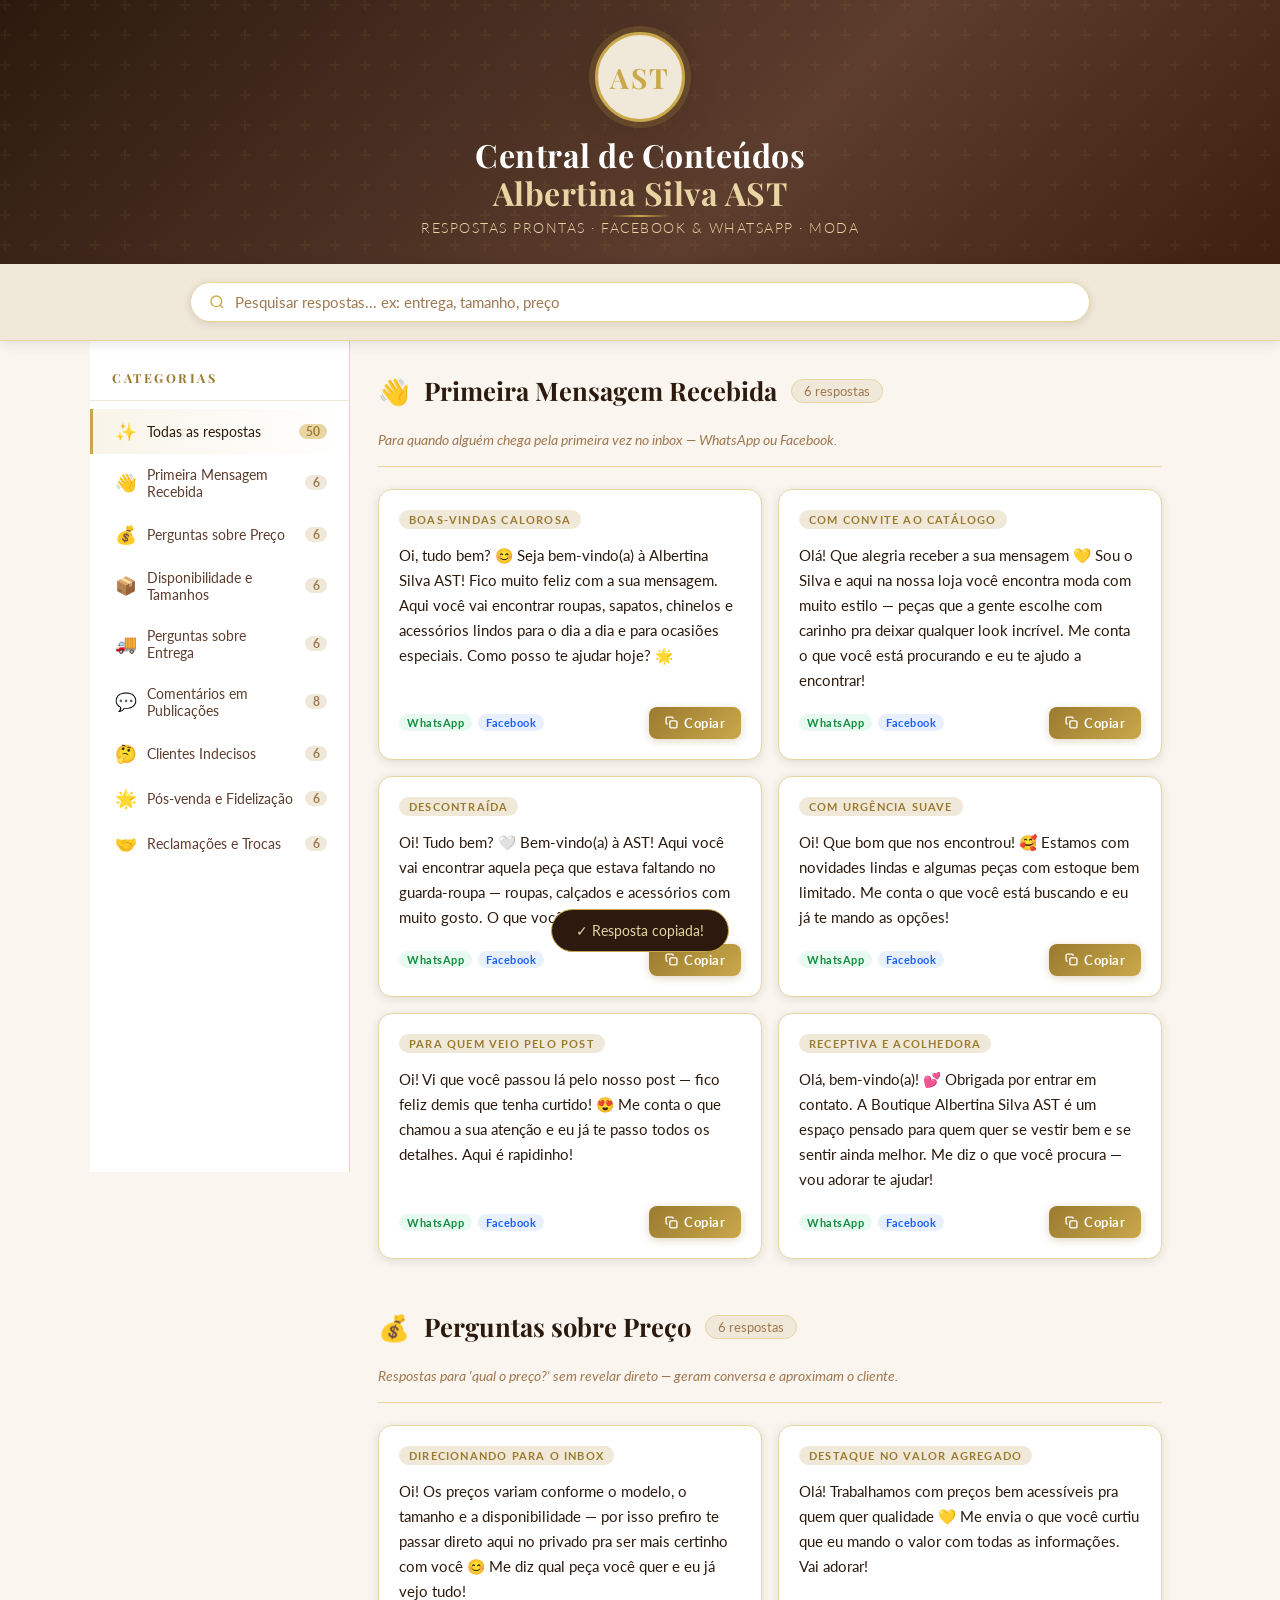
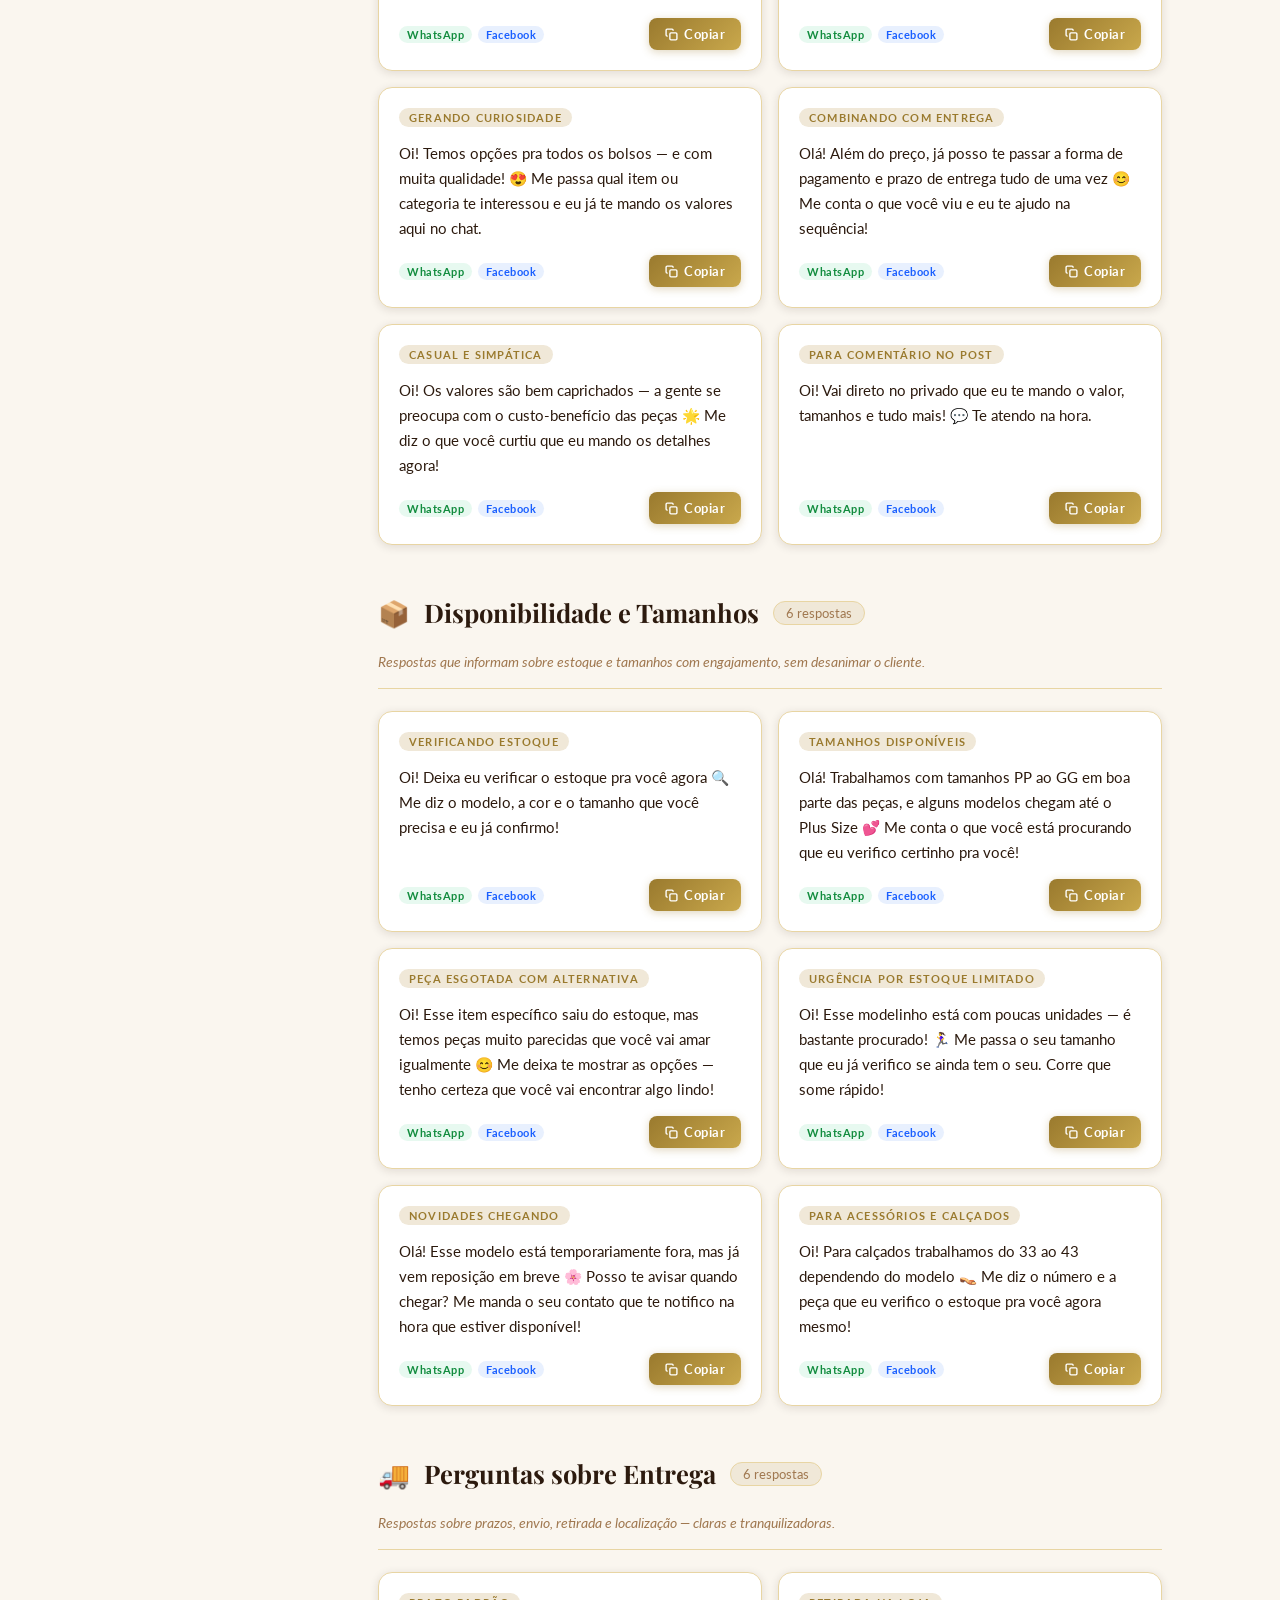
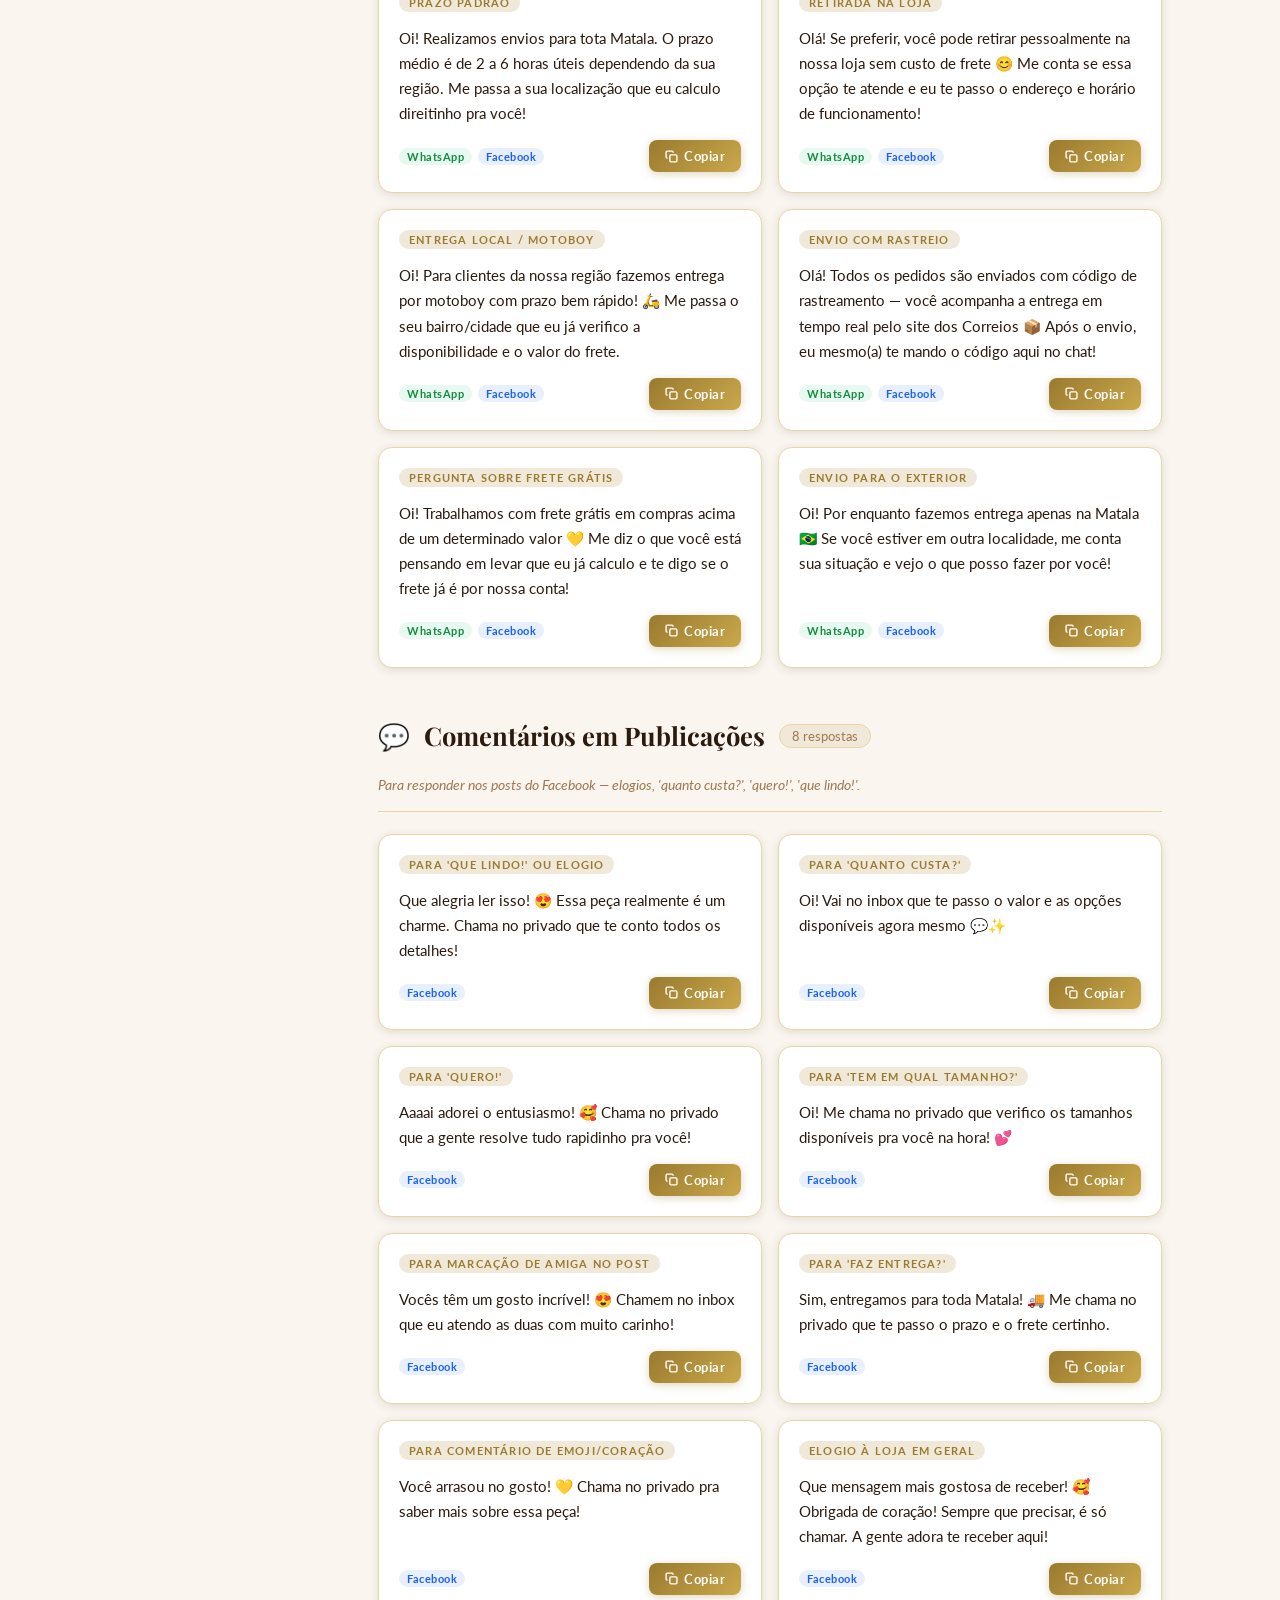
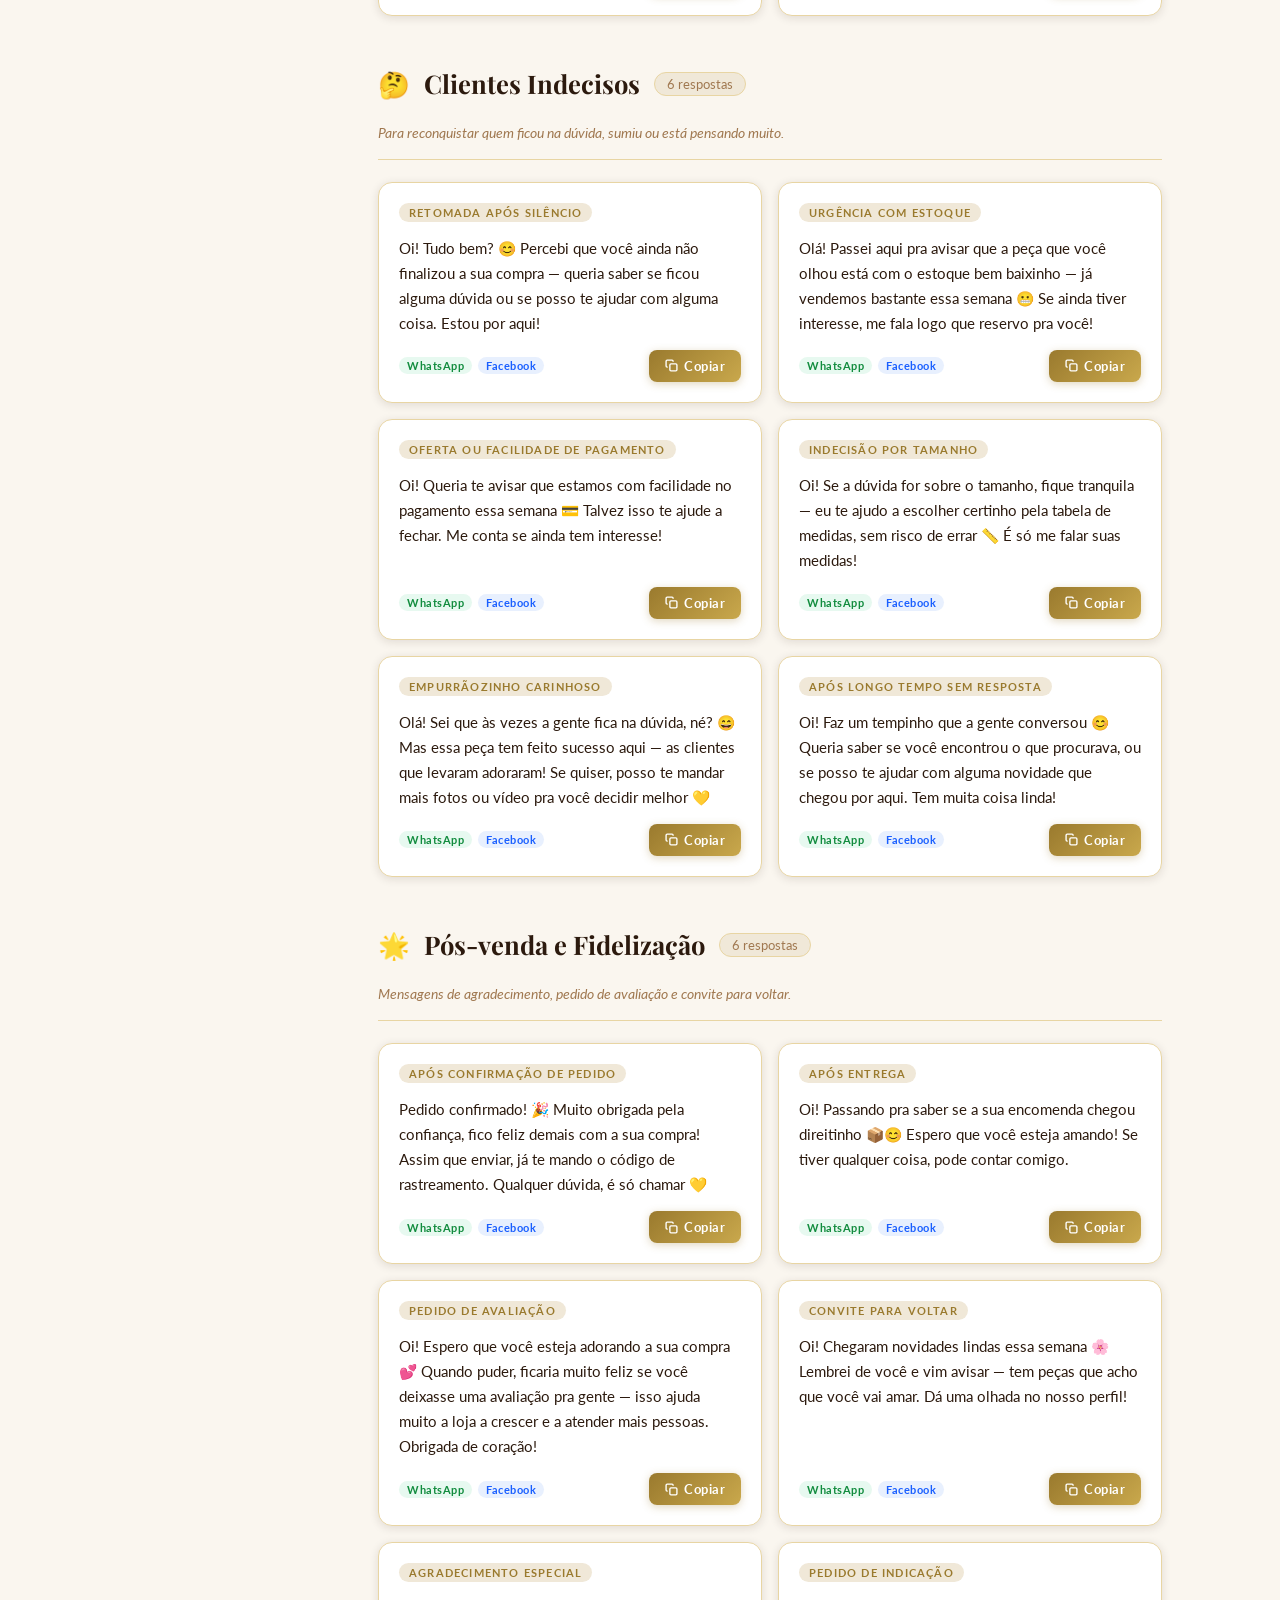
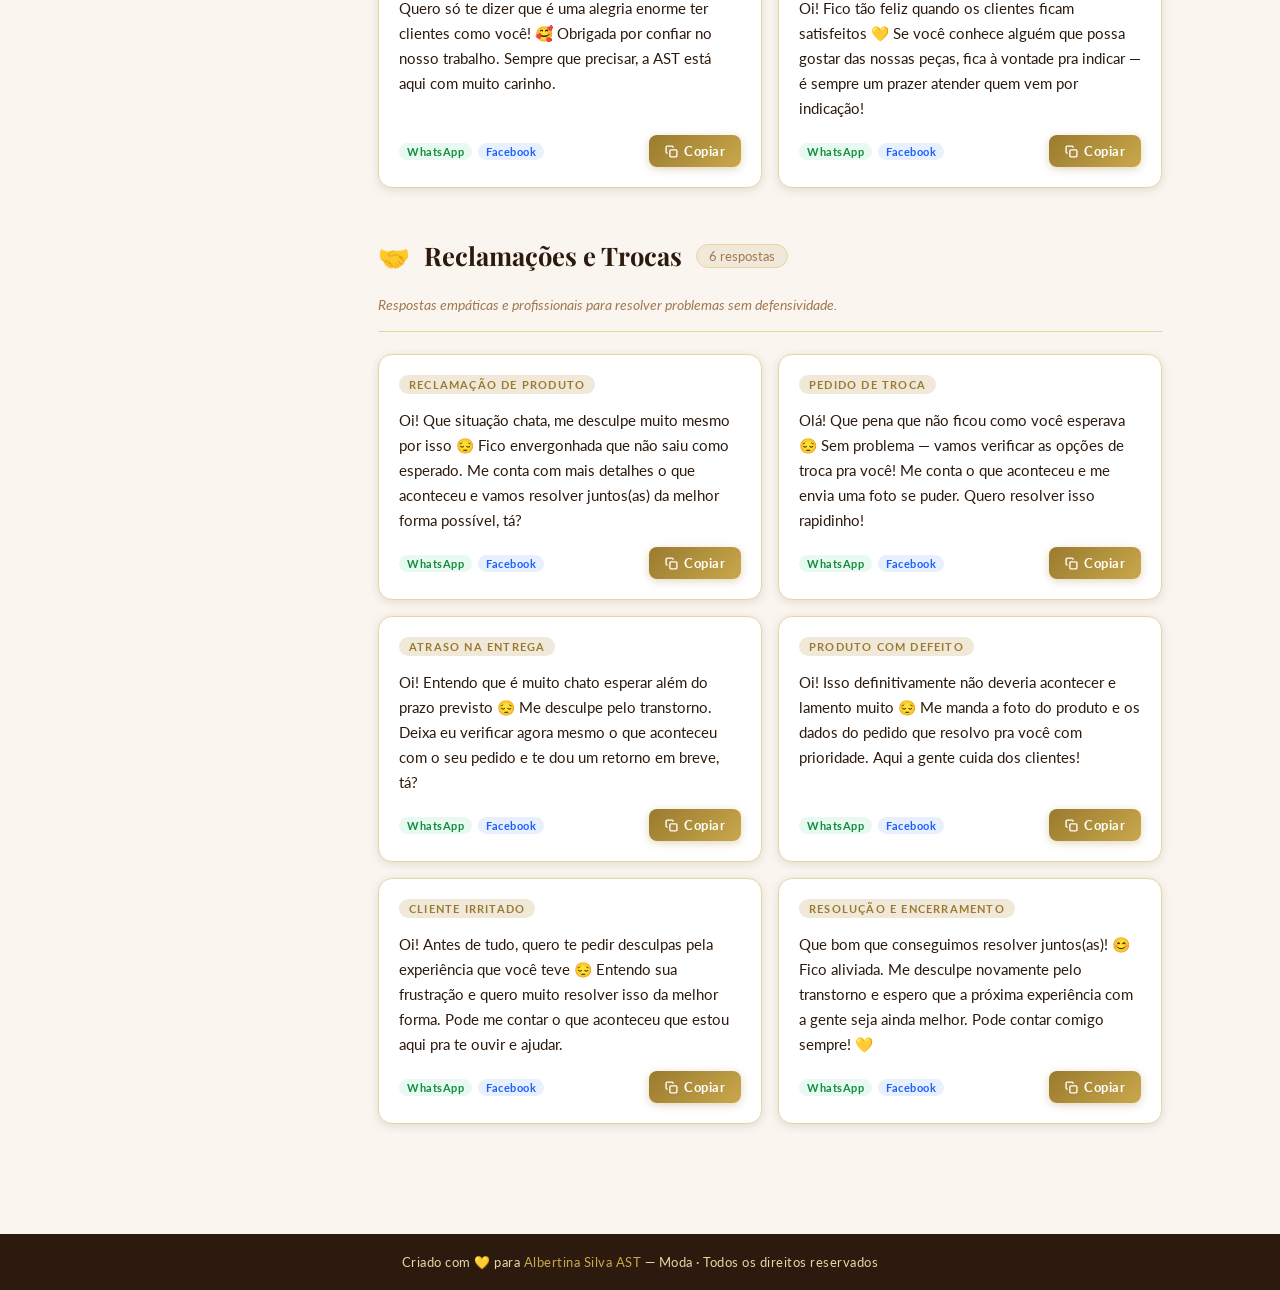
==== commit ba4407a5: "Add files via upload" ====
--- a/index.html
+++ b/index.html
@@ -440,7 +440,7 @@
     <div>
       <h1>Central de Conteúdos<br><span>Albertina Silva AST</span></h1>
       <div class="gold-divider"></div>
-      <p class="subtitle">Respostas prontas · Facebook &amp; WhatsApp · Moda Feminina</p>
+      <p class="subtitle">Respostas prontas · Facebook &amp; WhatsApp · Moda</p>
     </div>
   </div>
 </header>
@@ -478,7 +478,7 @@
 </div>
 
 <footer>
-  Criado com 💛 para <span>Albertina Silva AST</span> — Moda Feminina · Todos os direitos reservados
+  Criado com 💛 para <span>Albertina Silva AST</span> — Moda · Todos os direitos reservados
 </footer>
 
 <div class="toast" id="toast">✓ Resposta copiada!</div>
@@ -498,7 +498,7 @@
       },
       {
         tag: "Com convite ao catálogo",
-        text: `Olá! Que alegria receber a sua mensagem 💛 Sou a Albertina e aqui na nossa loja você encontra moda feminina com muito estilo — peças que a gente escolhe com carinho pra deixar qualquer look incrível. Me conta o que você está procurando e eu te ajudo a encontrar!`
+        text: `Olá! Que alegria receber a sua mensagem 💛 Sou o Silva e aqui na nossa loja você encontra moda com muito estilo — peças que a gente escolhe com carinho pra deixar qualquer look incrível. Me conta o que você está procurando e eu te ajudo a encontrar!`
       },
       {
         tag: "Descontraída",
@@ -510,11 +510,11 @@
       },
       {
         tag: "Para quem veio pelo post",
-        text: `Oi! Vi que você passou lá pelo nosso post — fico feliz demais que tenha curtido! 😍 Me conta o que chamou a sua atenção e eu já te passo todos os detalhes. Aqui é rapidinho!`
+        text: `Oi! Vi que você passou lá pelo nosso post — fico feliz demis que tenha curtido! 😍 Me conta o que chamou a sua atenção e eu já te passo todos os detalhes. Aqui é rapidinho!`
       },
       {
         tag: "Receptiva e acolhedora",
-        text: `Olá, bem-vindo(a)! 💕 Obrigada por entrar em contato. A Albertina Silva AST é um espaço pensado para quem quer se vestir bem e se sentir ainda melhor. Me diz o que você procura — vou adorar te ajudar!`
+        text: `Olá, bem-vindo(a)! 💕 Obrigada por entrar em contato. A Boutique Albertina Silva AST é um espaço pensado para quem quer se vestir bem e se sentir ainda melhor. Me diz o que você procura — vou adorar te ajudar!`
       }
     ]
   },
@@ -527,7 +527,7 @@
     responses: [
       {
         tag: "Direcionando para o inbox",
-        text: `Oi! Os preços variam conforme o modelo, o tamanho e a disponibilidade — por isso prefiro te passar direto aqui no privado pra ser mais certinha com você 😊 Me diz qual peça você quer e eu já vejo tudo!`
+        text: `Oi! Os preços variam conforme o modelo, o tamanho e a disponibilidade — por isso prefiro te passar direto aqui no privado pra ser mais certinho com você 😊 Me diz qual peça você quer e eu já vejo tudo!`
       },
       {
         tag: "Destaque no valor agregado",
@@ -593,7 +593,7 @@
     responses: [
       {
         tag: "Prazo padrão",
-        text: `Oi! Realizamos envios para todo o Brasil pelos Correios e transportadoras 🚚 O prazo médio é de 5 a 10 dias úteis dependendo da sua região. Me passa o seu CEP que eu calculo direitinho pra você!`
+        text: `Oi! Realizamos envios para tota Matala. O prazo médio é de 2 a 6 horas úteis dependendo da sua região. Me passa a sua localização que eu calculo direitinho pra você!`
       },
       {
         tag: "Retirada na loja",
@@ -613,7 +613,7 @@
       },
       {
         tag: "Envio para o exterior",
-        text: `Oi! Por enquanto fazemos envios apenas para o Brasil 🇧🇷 Se você estiver em outra localidade, me conta sua situação e vejo o que posso fazer por você!`
+        text: `Oi! Por enquanto fazemos entrega apenas na Matala 🇧🇷 Se você estiver em outra localidade, me conta sua situação e vejo o que posso fazer por você!`
       }
     ]
   },
@@ -646,7 +646,7 @@
       },
       {
         tag: "Para 'faz entrega?'",
-        text: `Sim, entregamos para todo o Brasil! 🚚 Me chama no privado que te passo o prazo e o frete certinho.`
+        text: `Sim, entregamos para toda Matala! 🚚 Me chama no privado que te passo o prazo e o frete certinho.`
       },
       {
         tag: "Para comentário de emoji/coração",
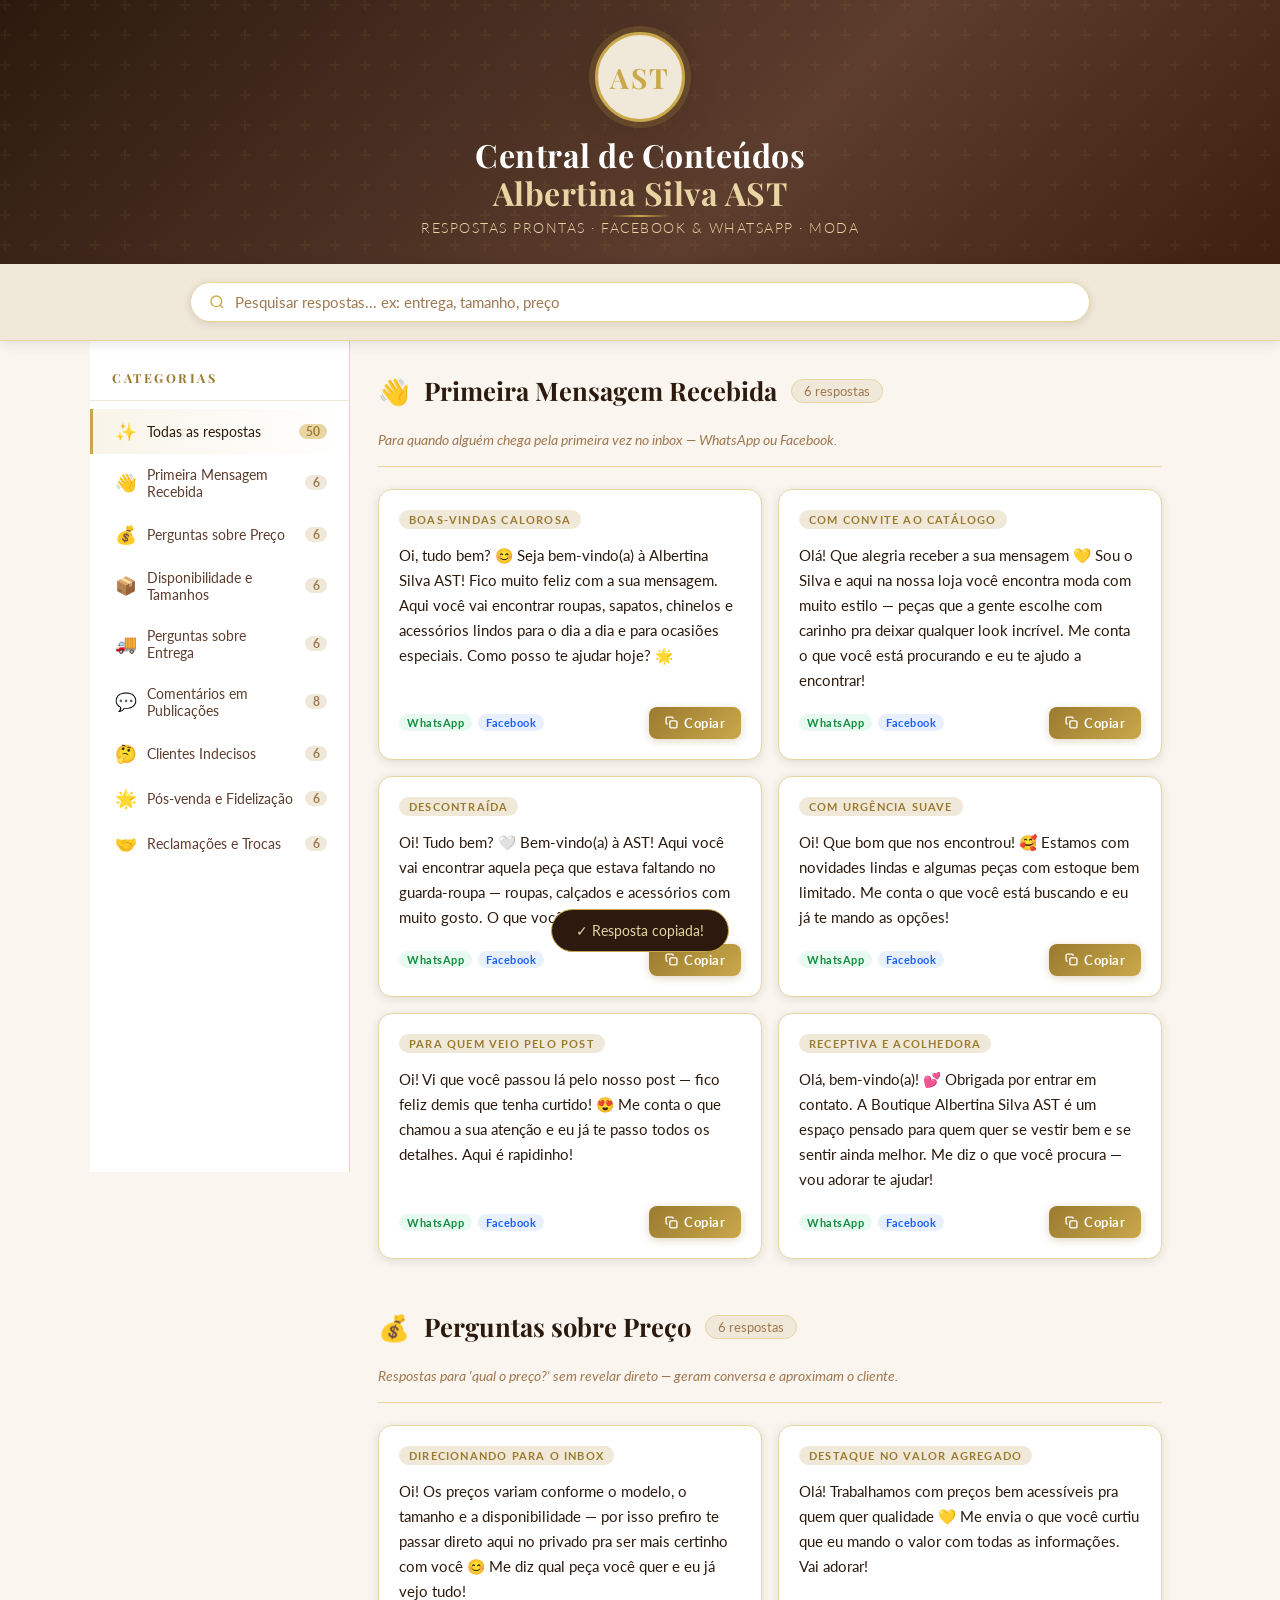
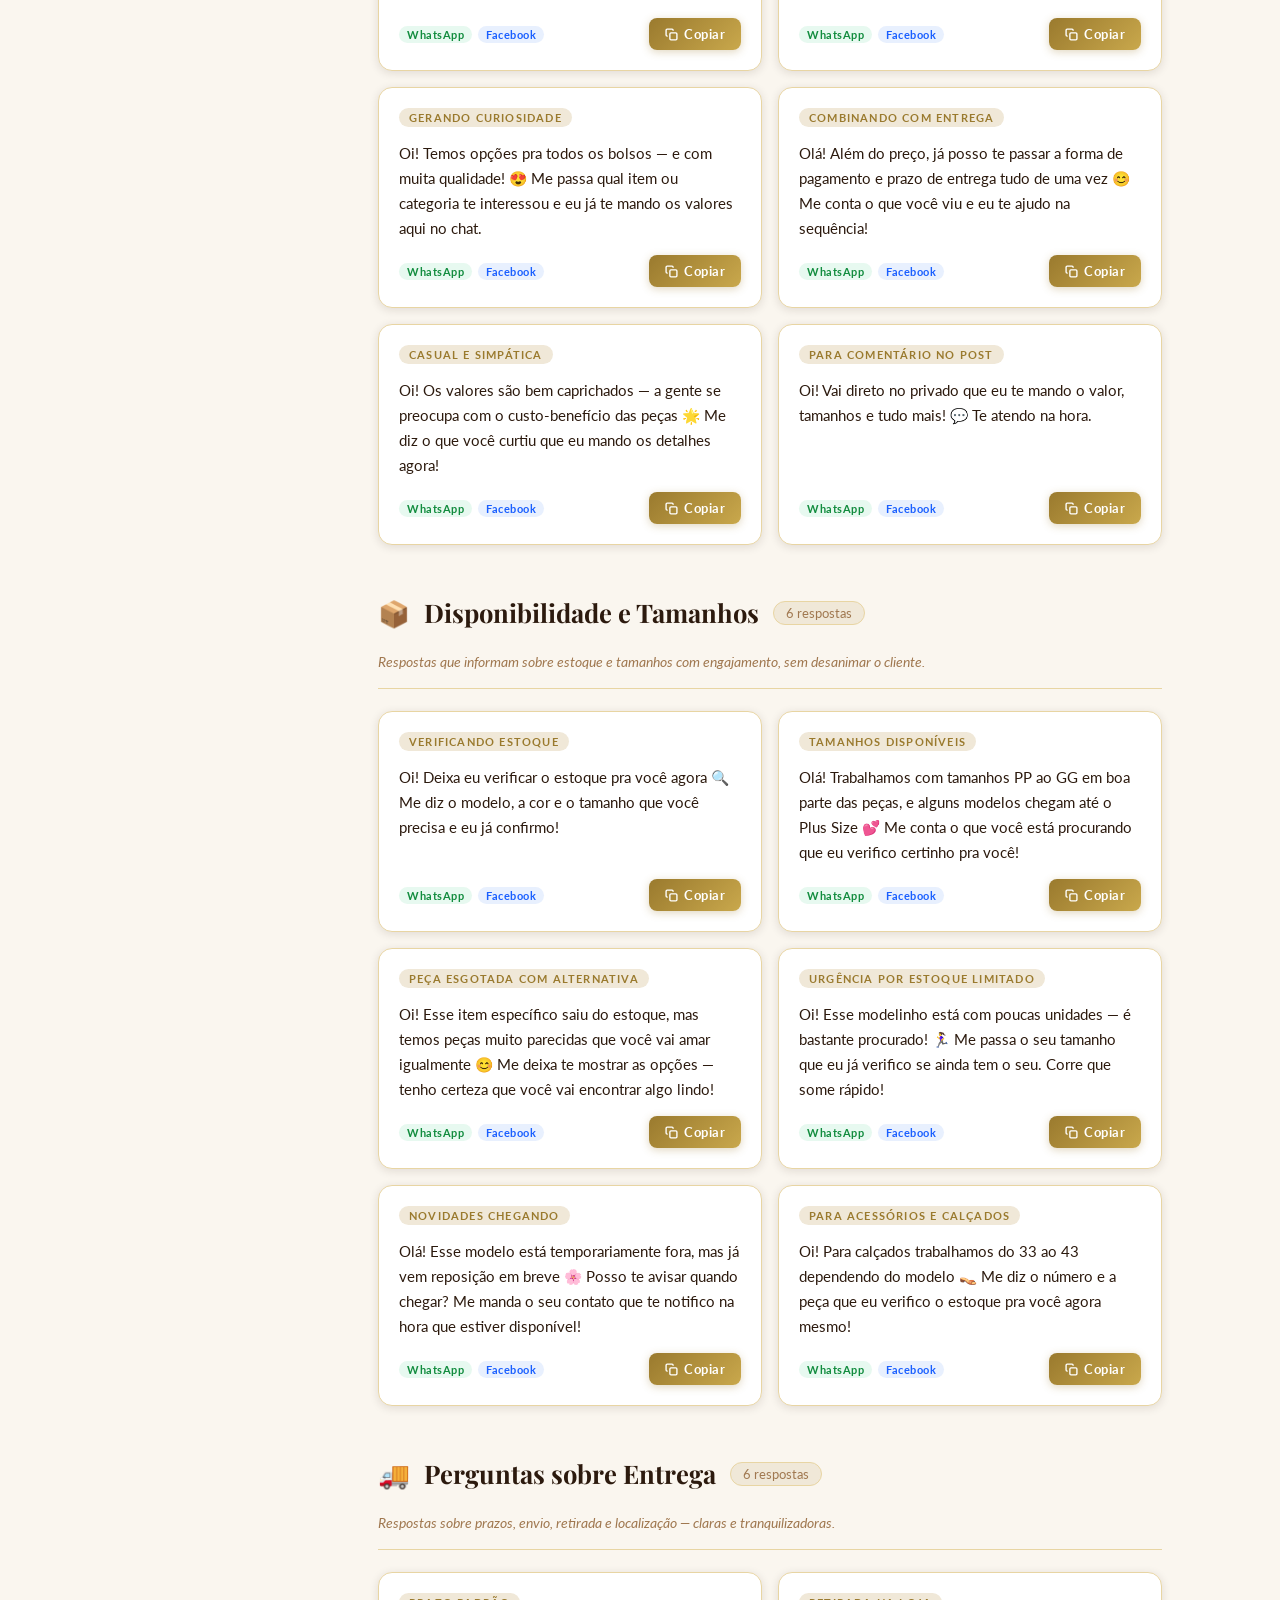
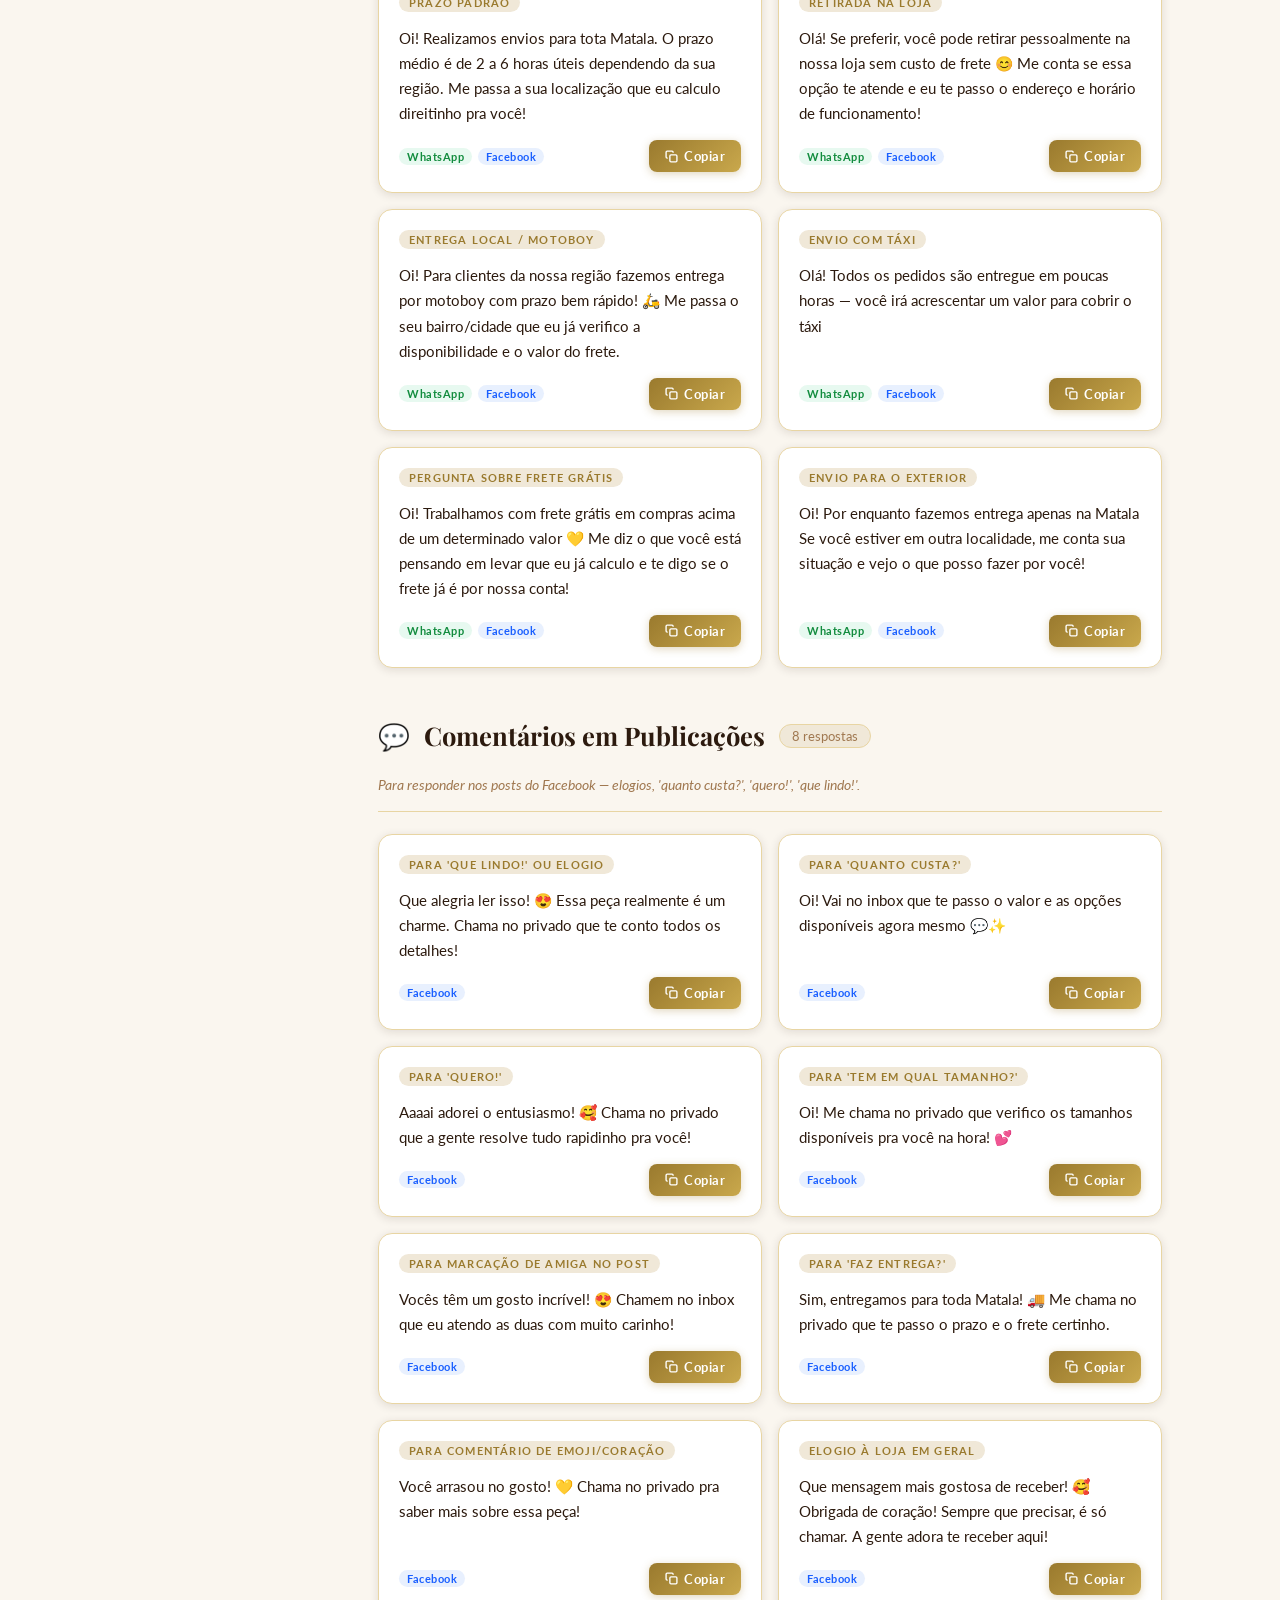
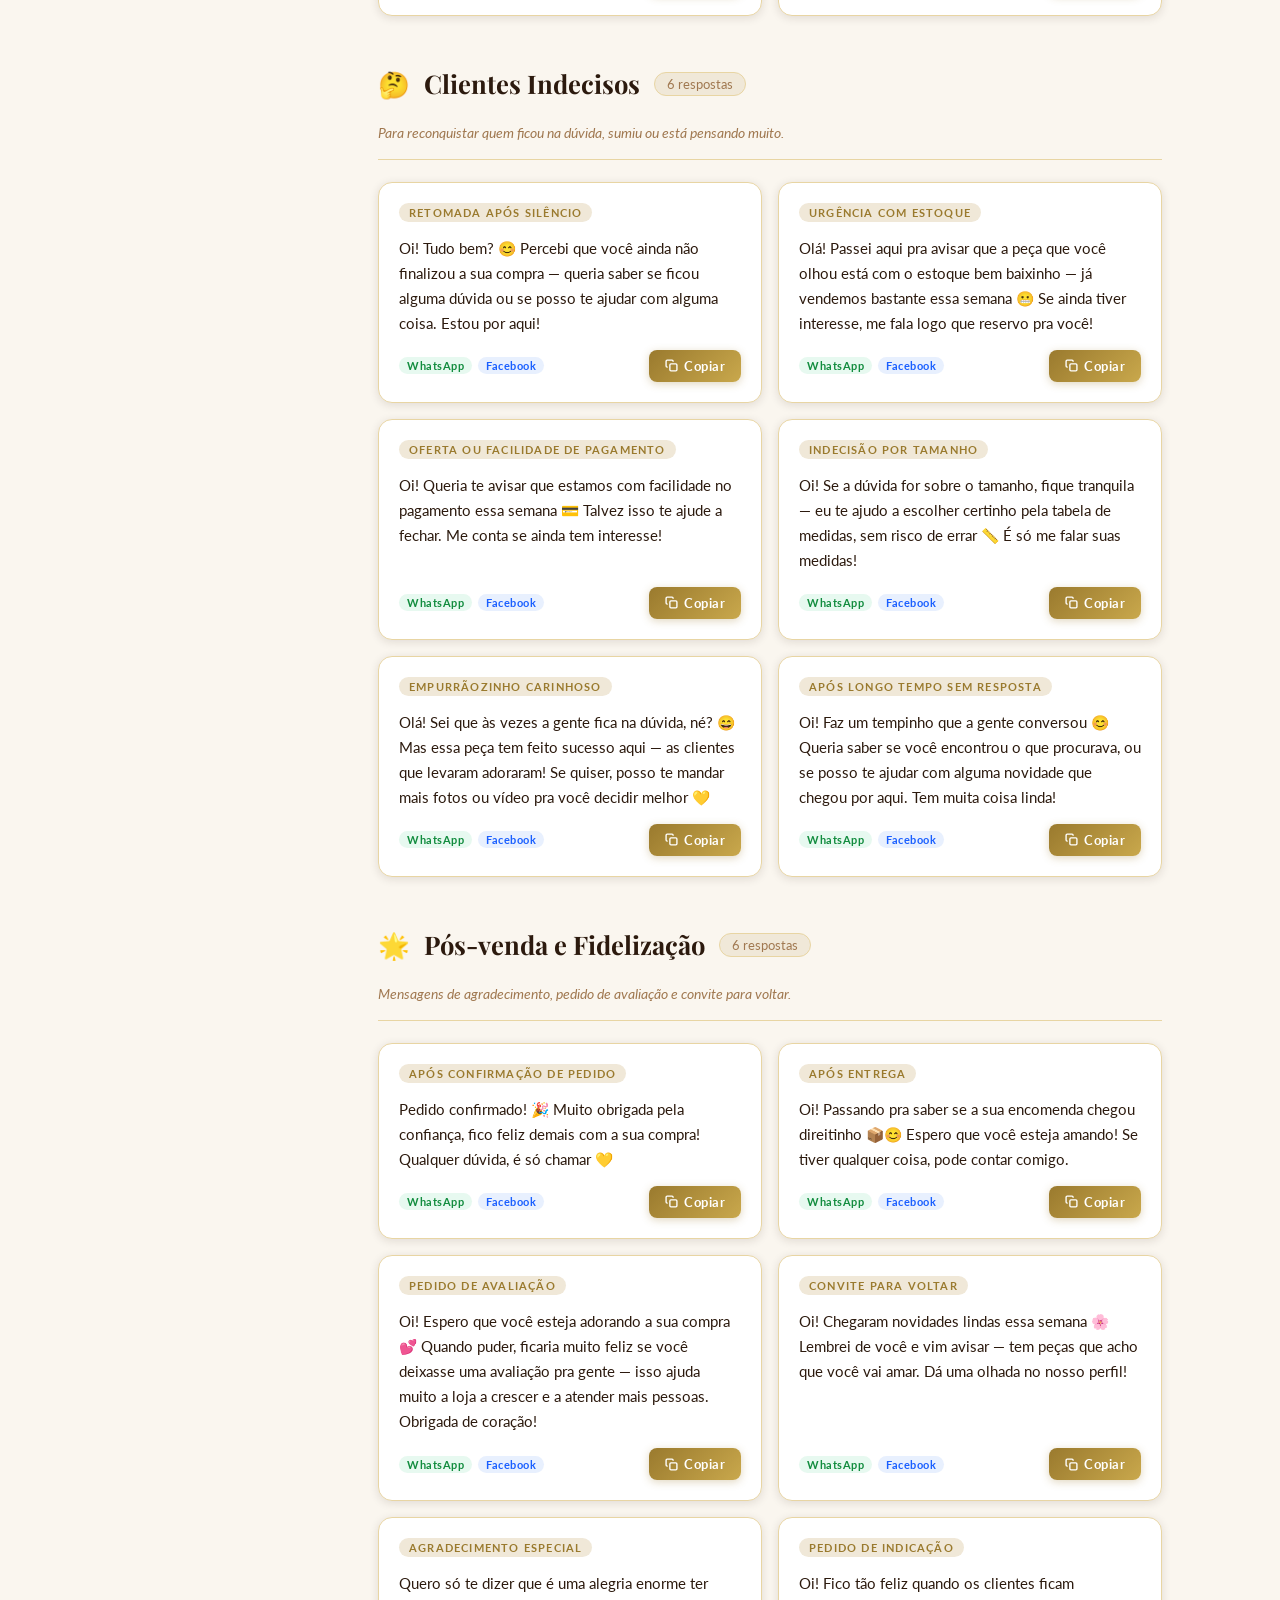
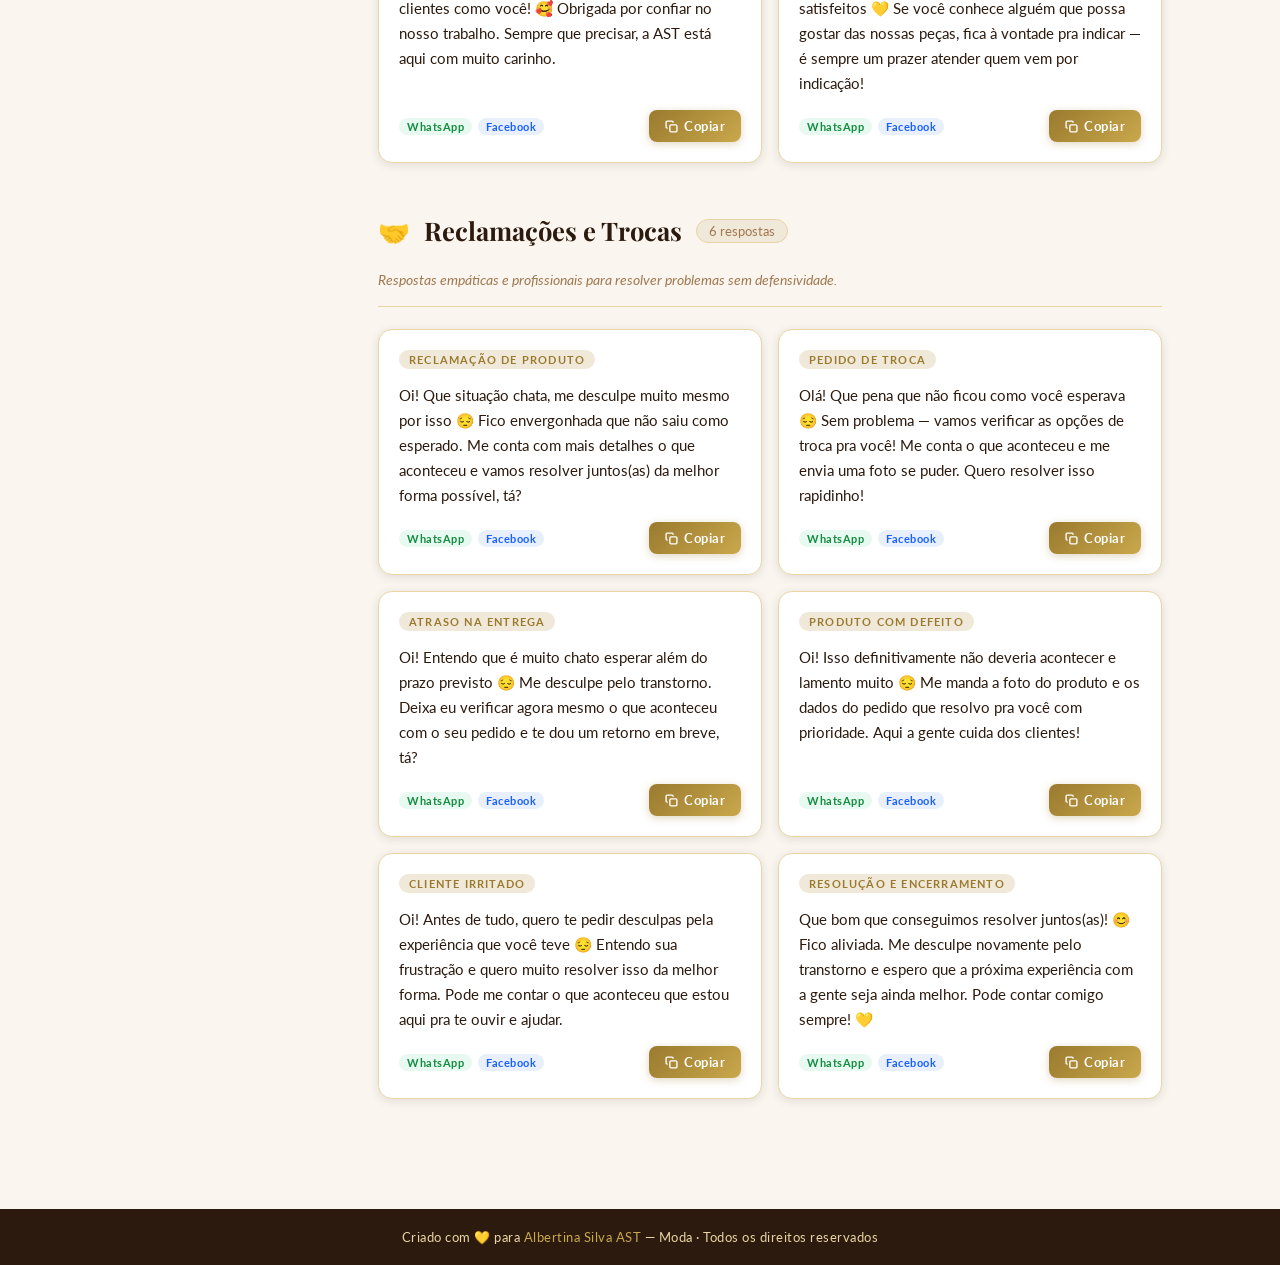
==== commit 362f7594: "Add files via upload" ====
--- a/index.html
+++ b/index.html
@@ -604,8 +604,8 @@
         text: `Oi! Para clientes da nossa região fazemos entrega por motoboy com prazo bem rápido! 🛵 Me passa o seu bairro/cidade que eu já verifico a disponibilidade e o valor do frete.`
       },
       {
-        tag: "Envio com rastreio",
-        text: `Olá! Todos os pedidos são enviados com código de rastreamento — você acompanha a entrega em tempo real pelo site dos Correios 📦 Após o envio, eu mesmo(a) te mando o código aqui no chat!`
+        tag: "Envio com táxi",
+        text: `Olá! Todos os pedidos são entregue em poucas horas — você irá acrescentar um valor para cobrir o táxi`
       },
       {
         tag: "Pergunta sobre frete grátis",
@@ -613,7 +613,7 @@
       },
       {
         tag: "Envio para o exterior",
-        text: `Oi! Por enquanto fazemos entrega apenas na Matala 🇧🇷 Se você estiver em outra localidade, me conta sua situação e vejo o que posso fazer por você!`
+        text: `Oi! Por enquanto fazemos entrega apenas na Matala Se você estiver em outra localidade, me conta sua situação e vejo o que posso fazer por você!`
       }
     ]
   },
@@ -700,7 +700,7 @@
     responses: [
       {
         tag: "Após confirmação de pedido",
-        text: `Pedido confirmado! 🎉 Muito obrigada pela confiança, fico feliz demais com a sua compra! Assim que enviar, já te mando o código de rastreamento. Qualquer dúvida, é só chamar 💛`
+        text: `Pedido confirmado! 🎉 Muito obrigada pela confiança, fico feliz demais com a sua compra! Qualquer dúvida, é só chamar 💛`
       },
       {
         tag: "Após entrega",
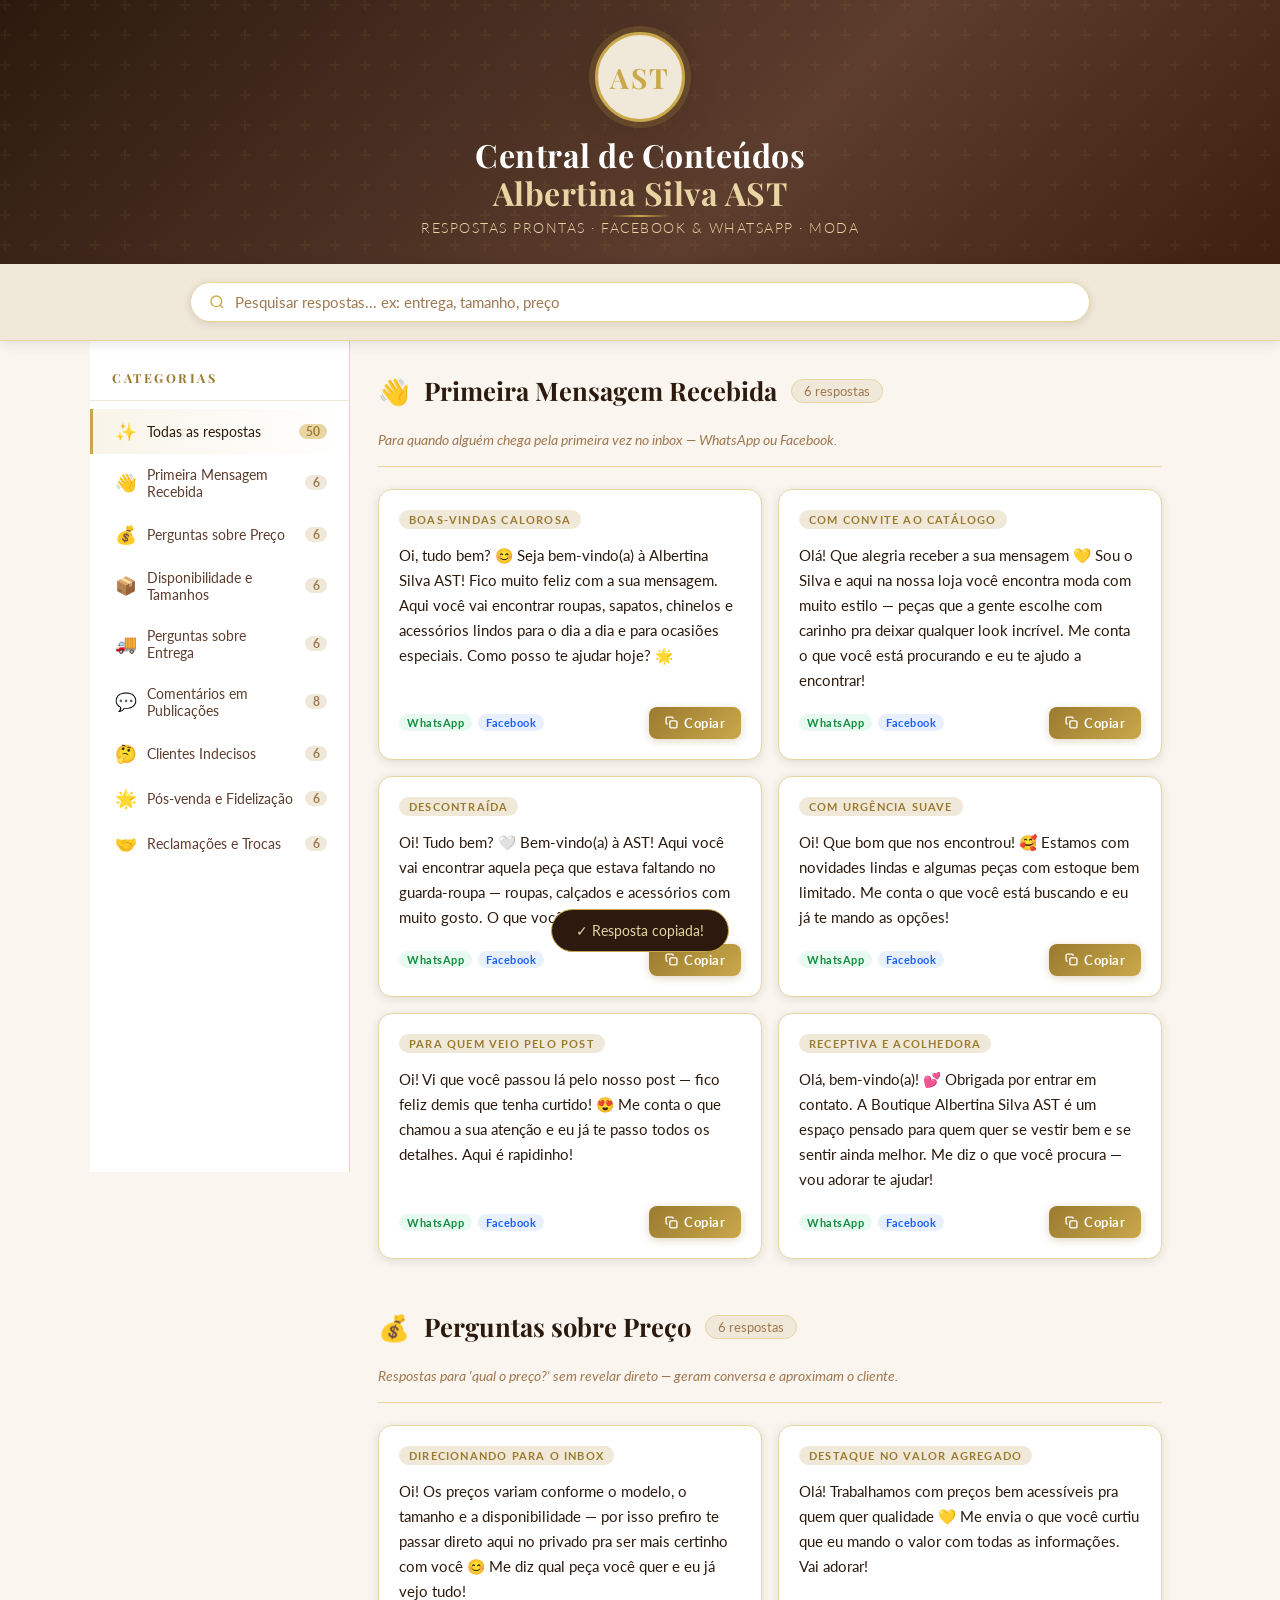
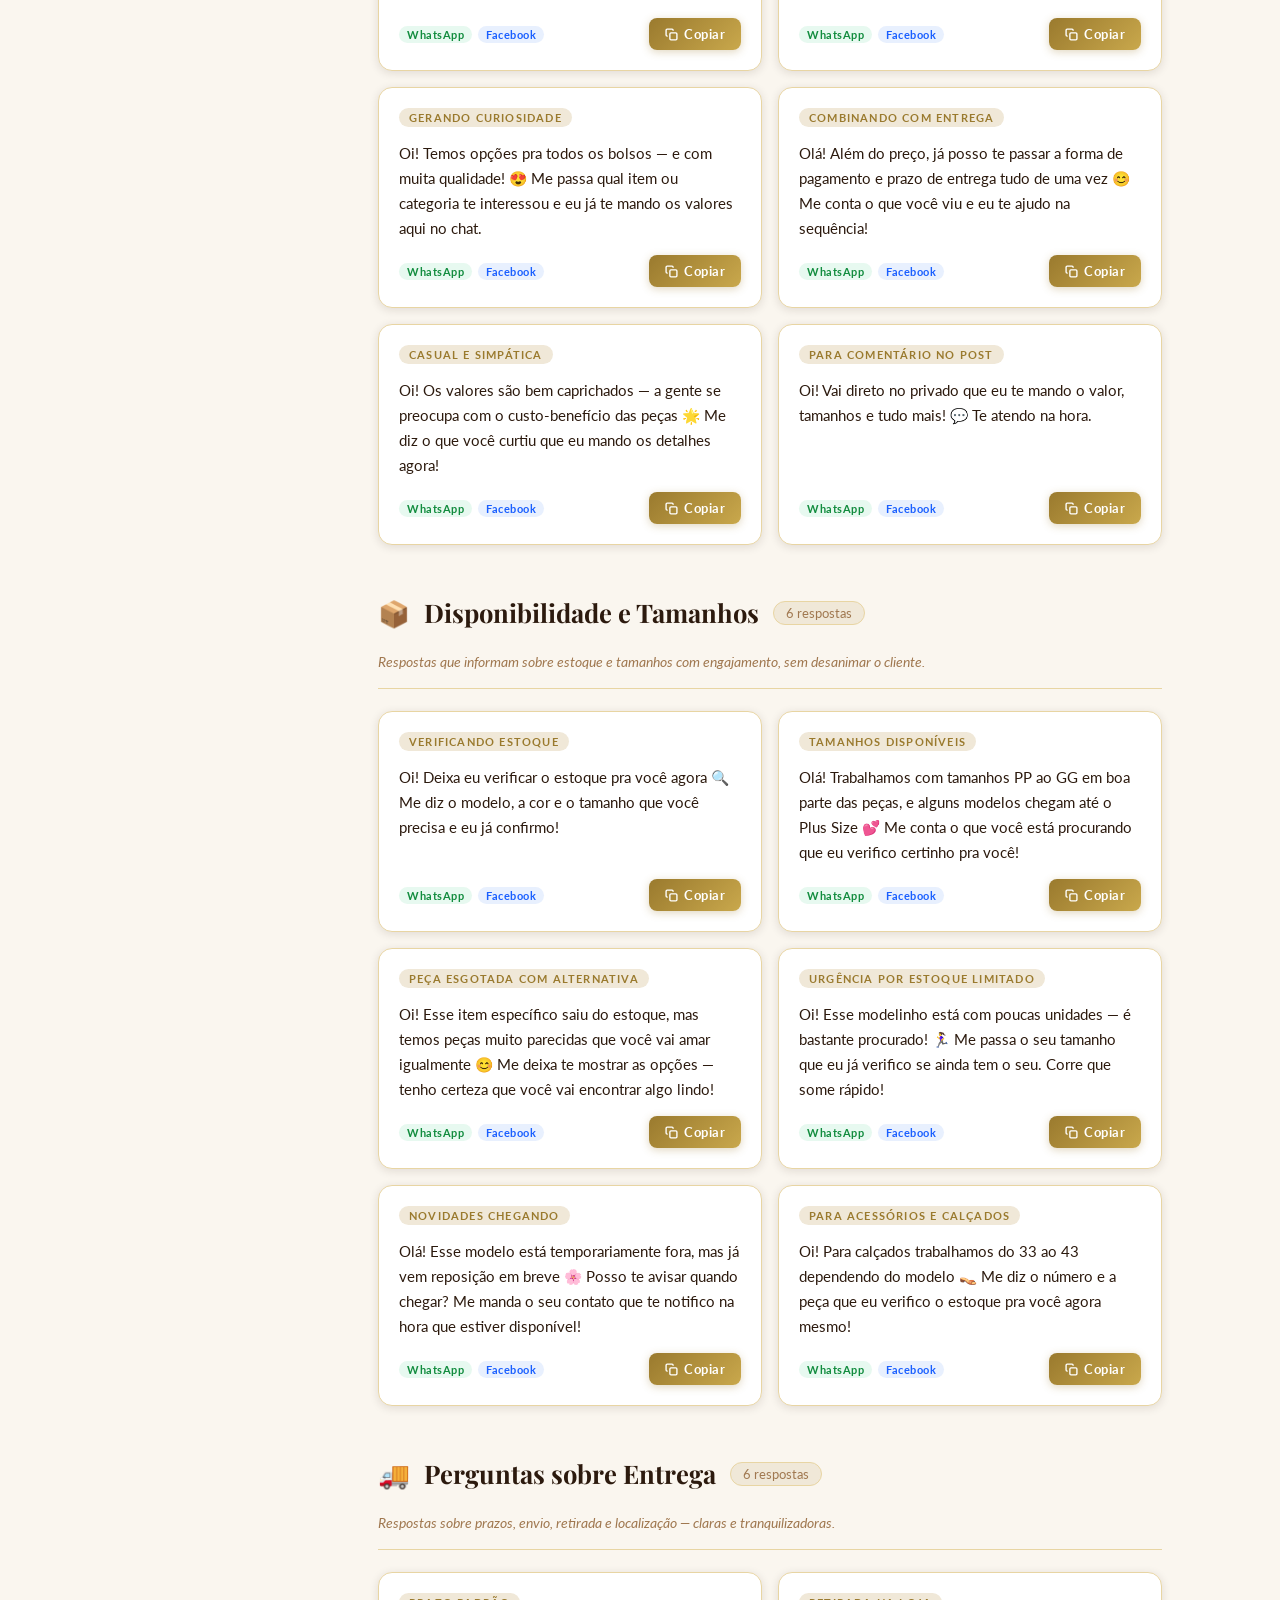
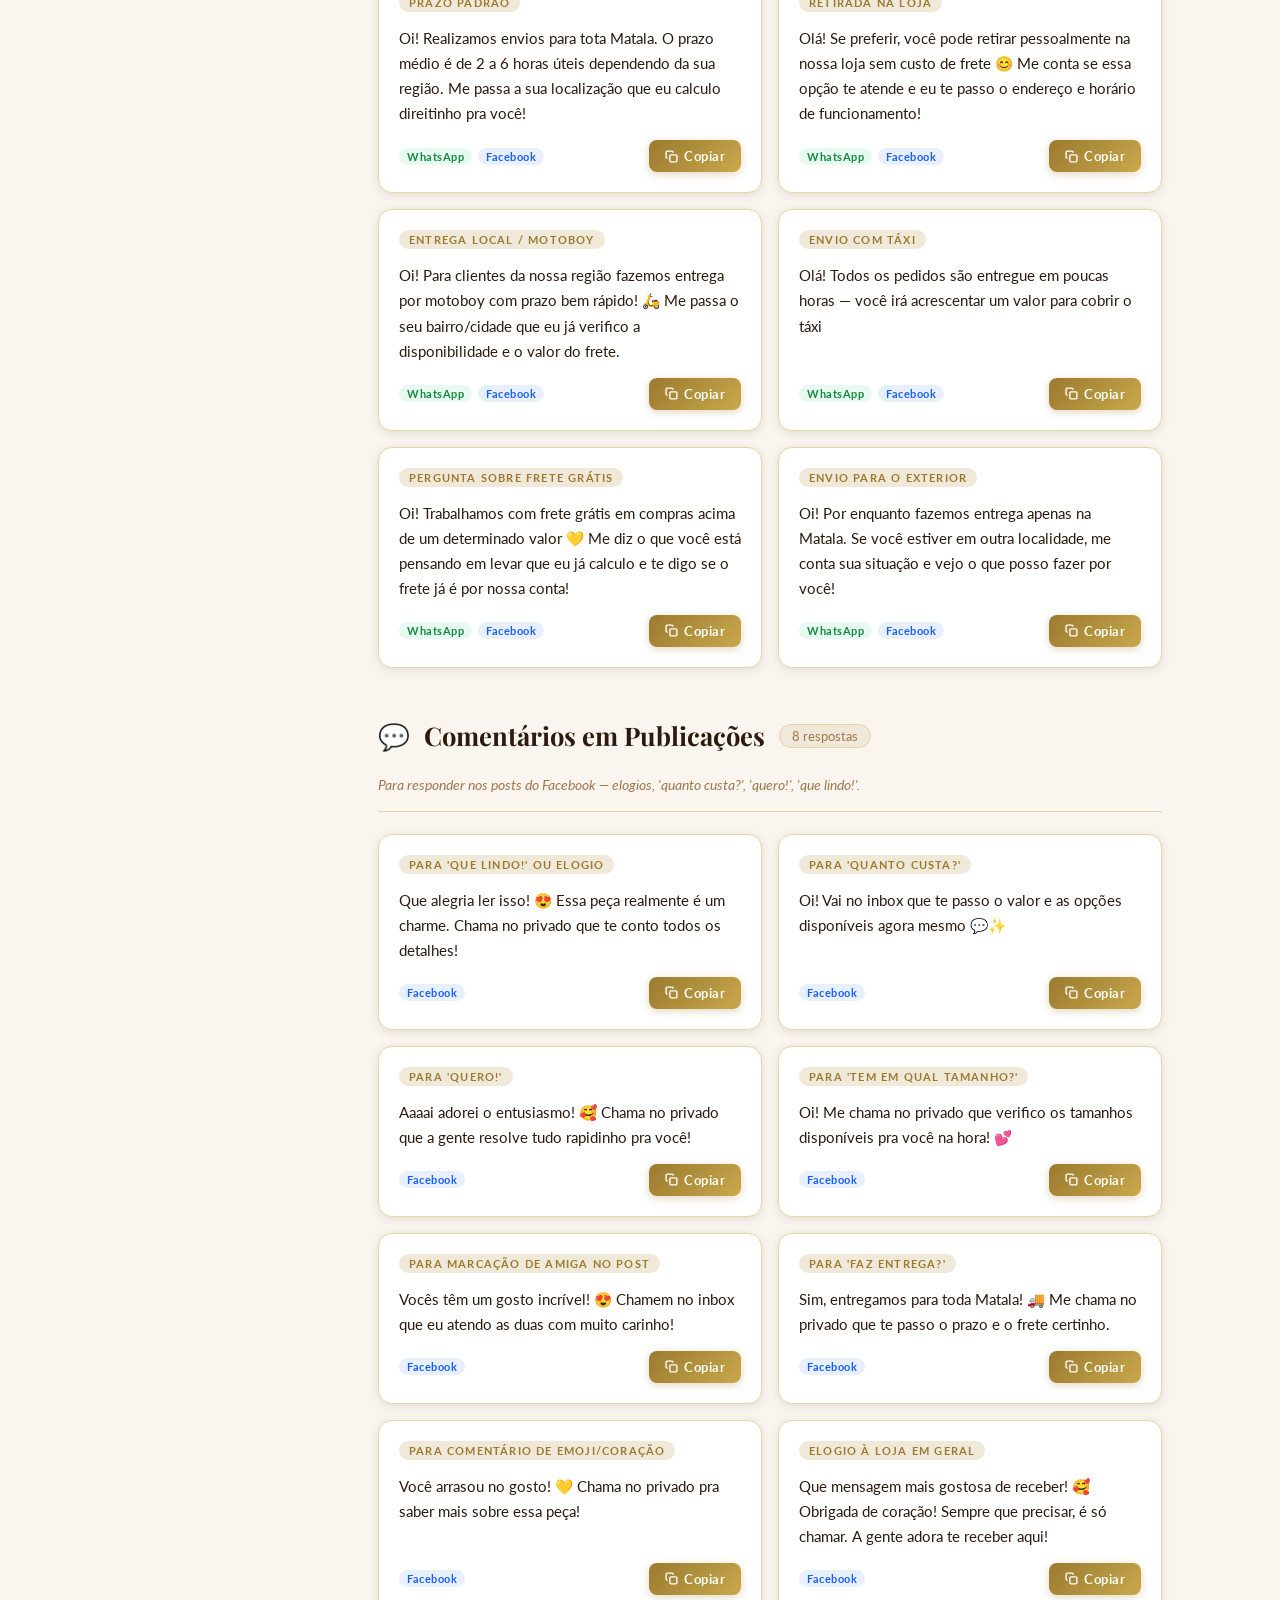
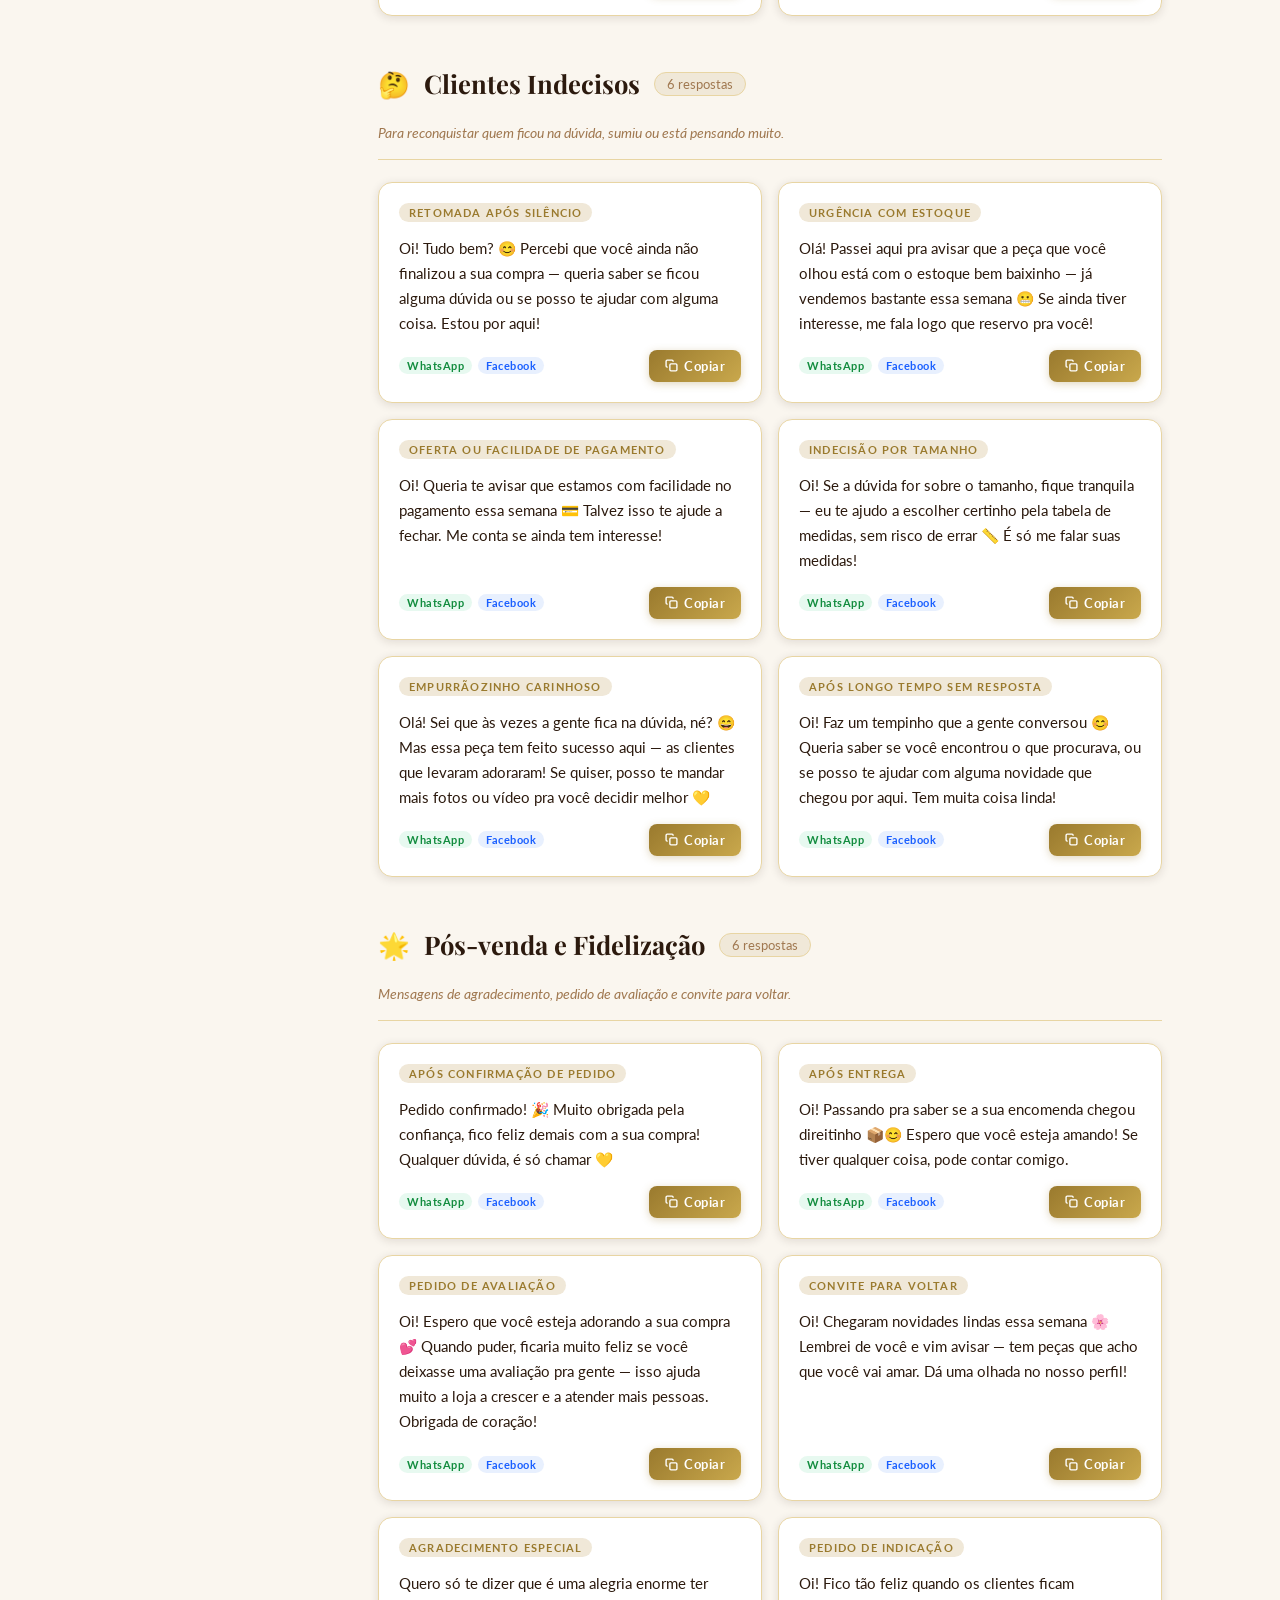
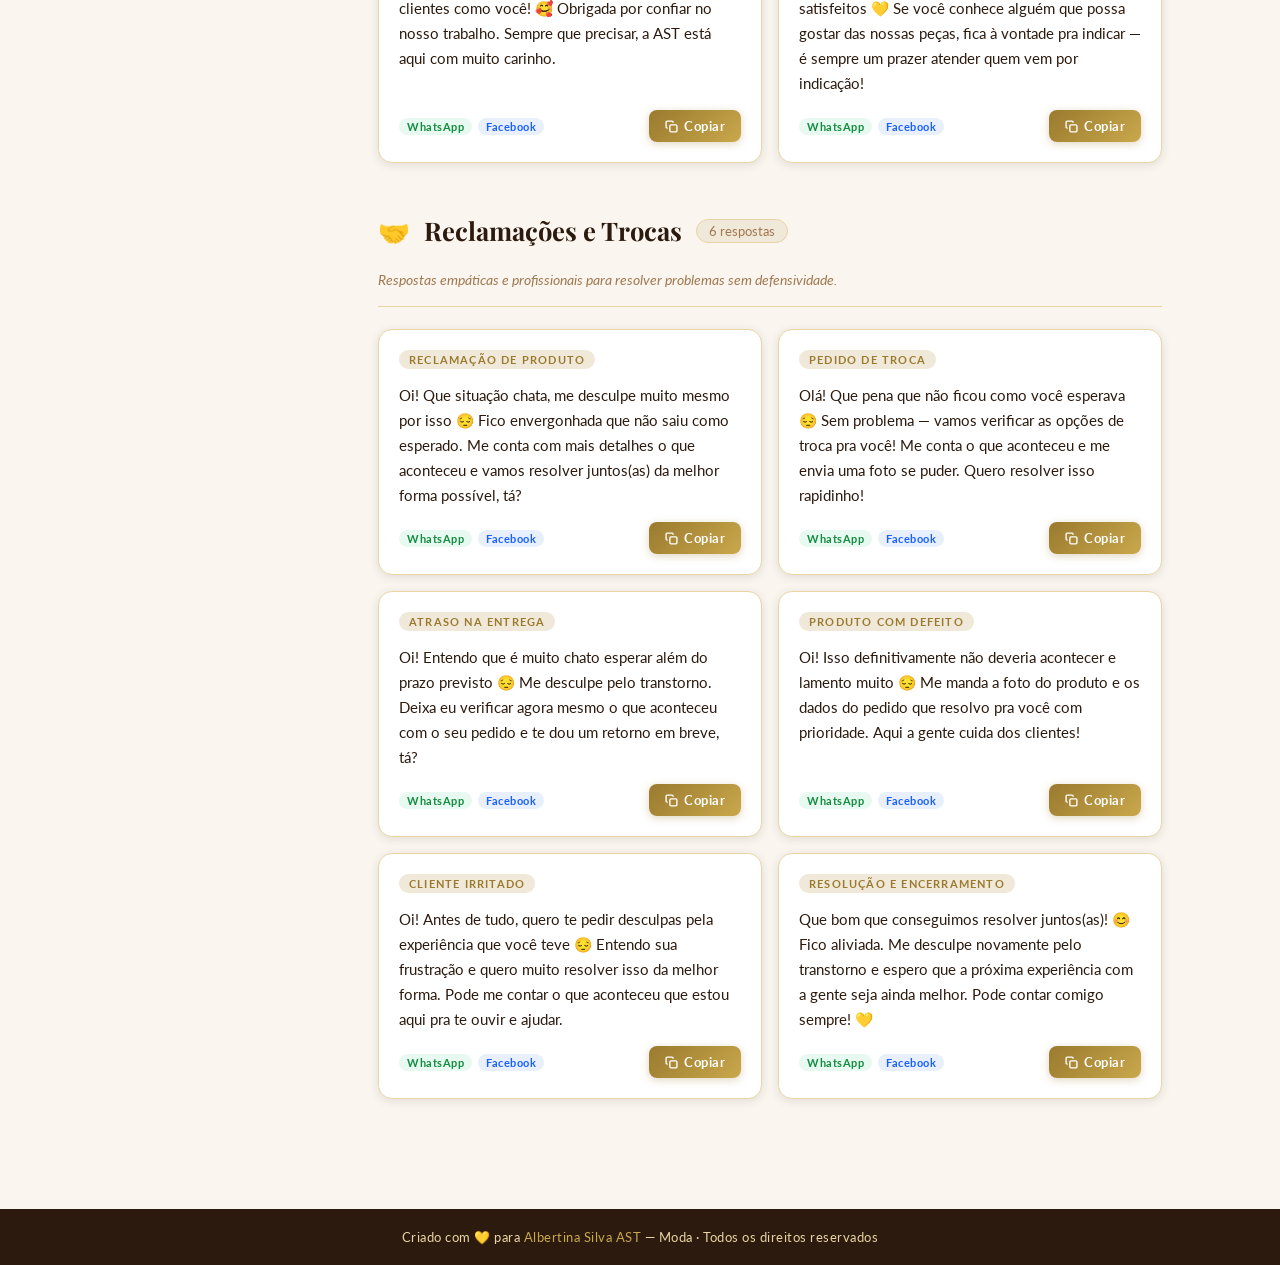
==== commit 1b75272f: "Add files via upload" ====
--- a/index.html
+++ b/index.html
@@ -613,7 +613,7 @@
       },
       {
         tag: "Envio para o exterior",
-        text: `Oi! Por enquanto fazemos entrega apenas na Matala Se você estiver em outra localidade, me conta sua situação e vejo o que posso fazer por você!`
+        text: `Oi! Por enquanto fazemos entrega apenas na Matala. Se você estiver em outra localidade, me conta sua situação e vejo o que posso fazer por você!`
       }
     ]
   },
